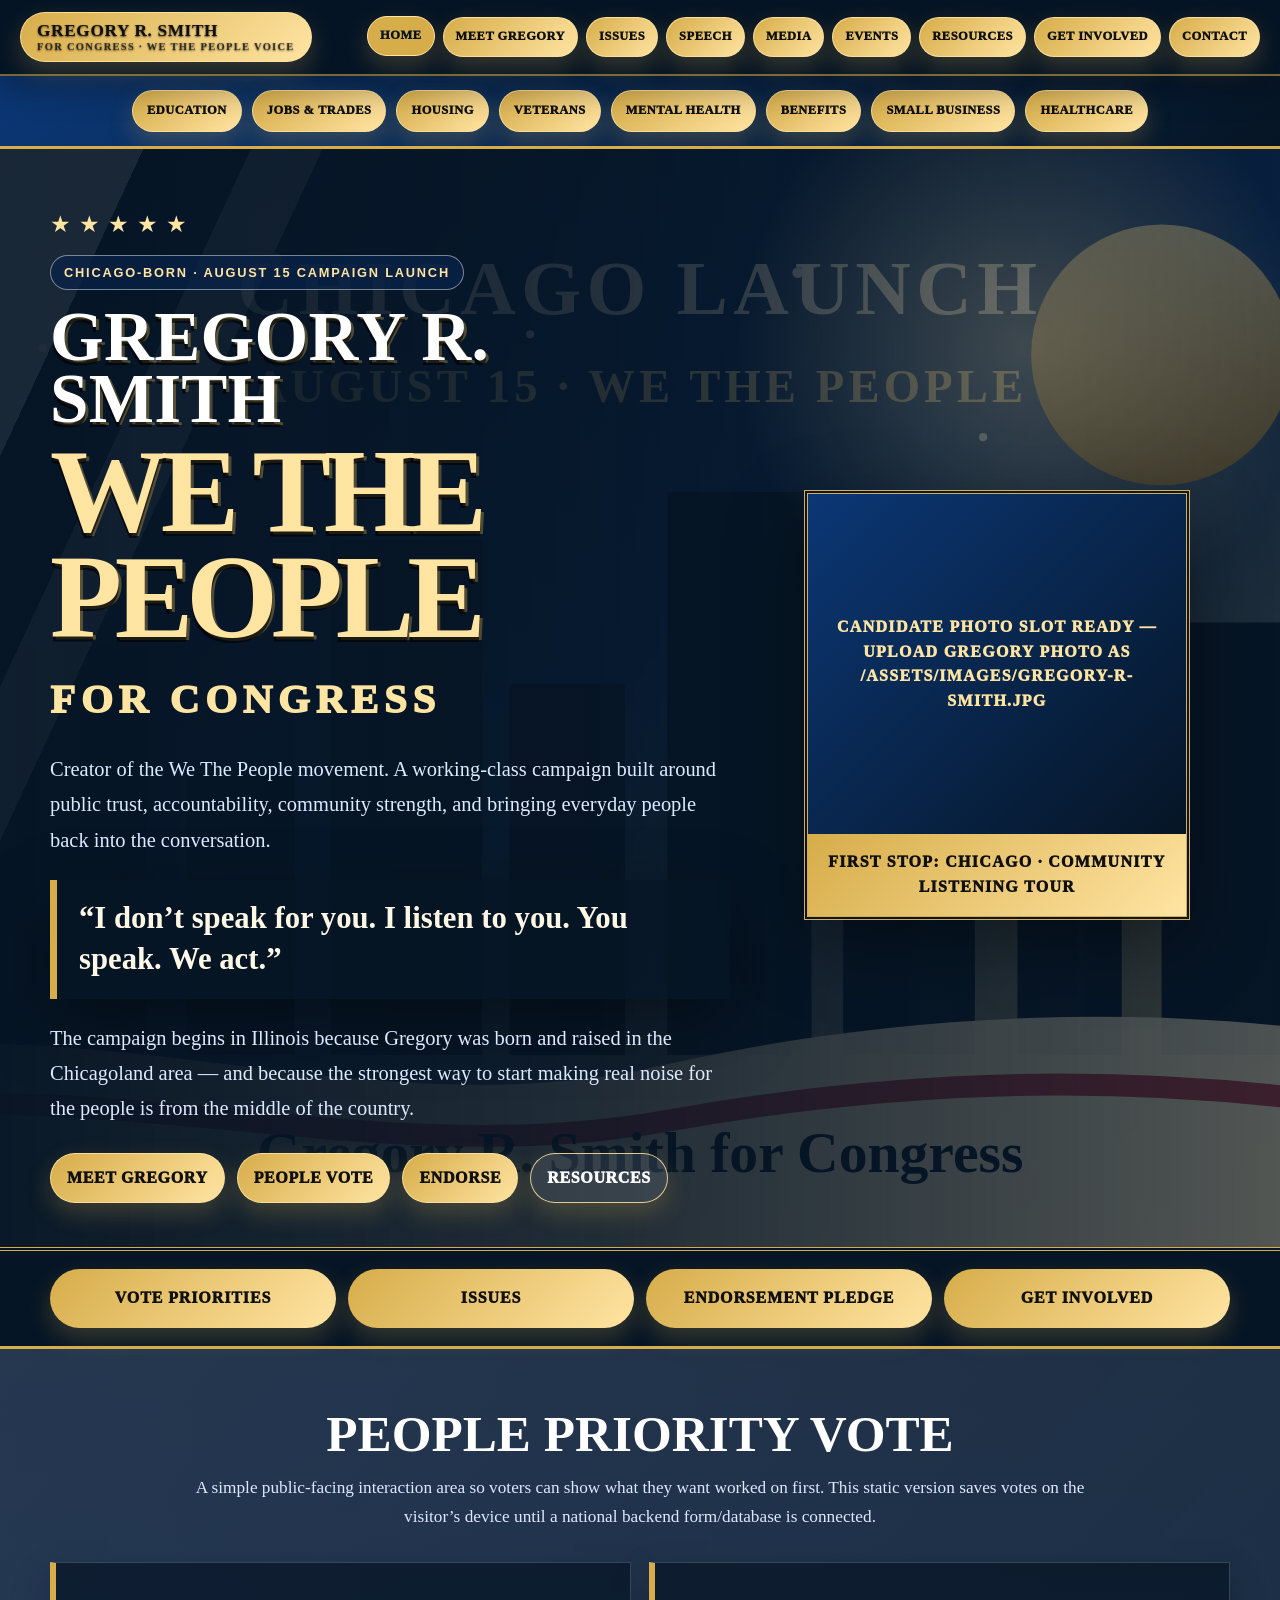
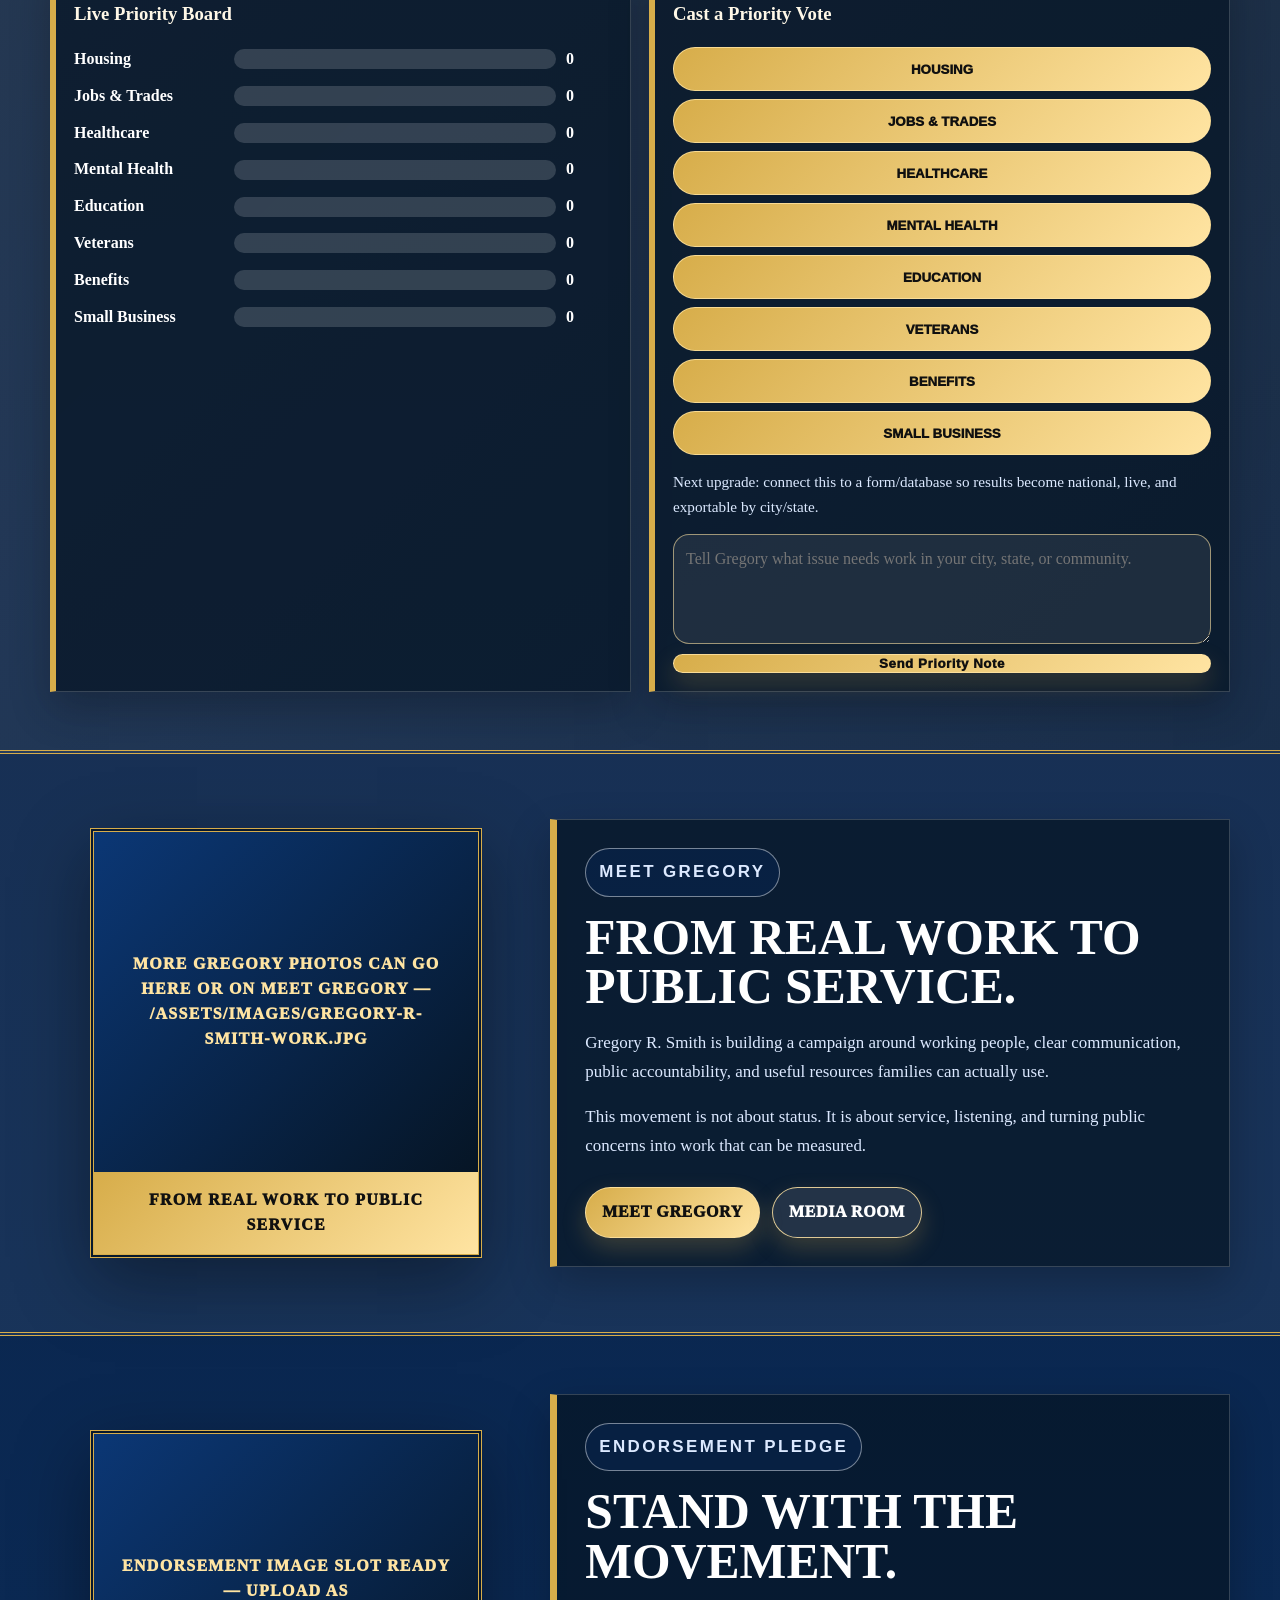
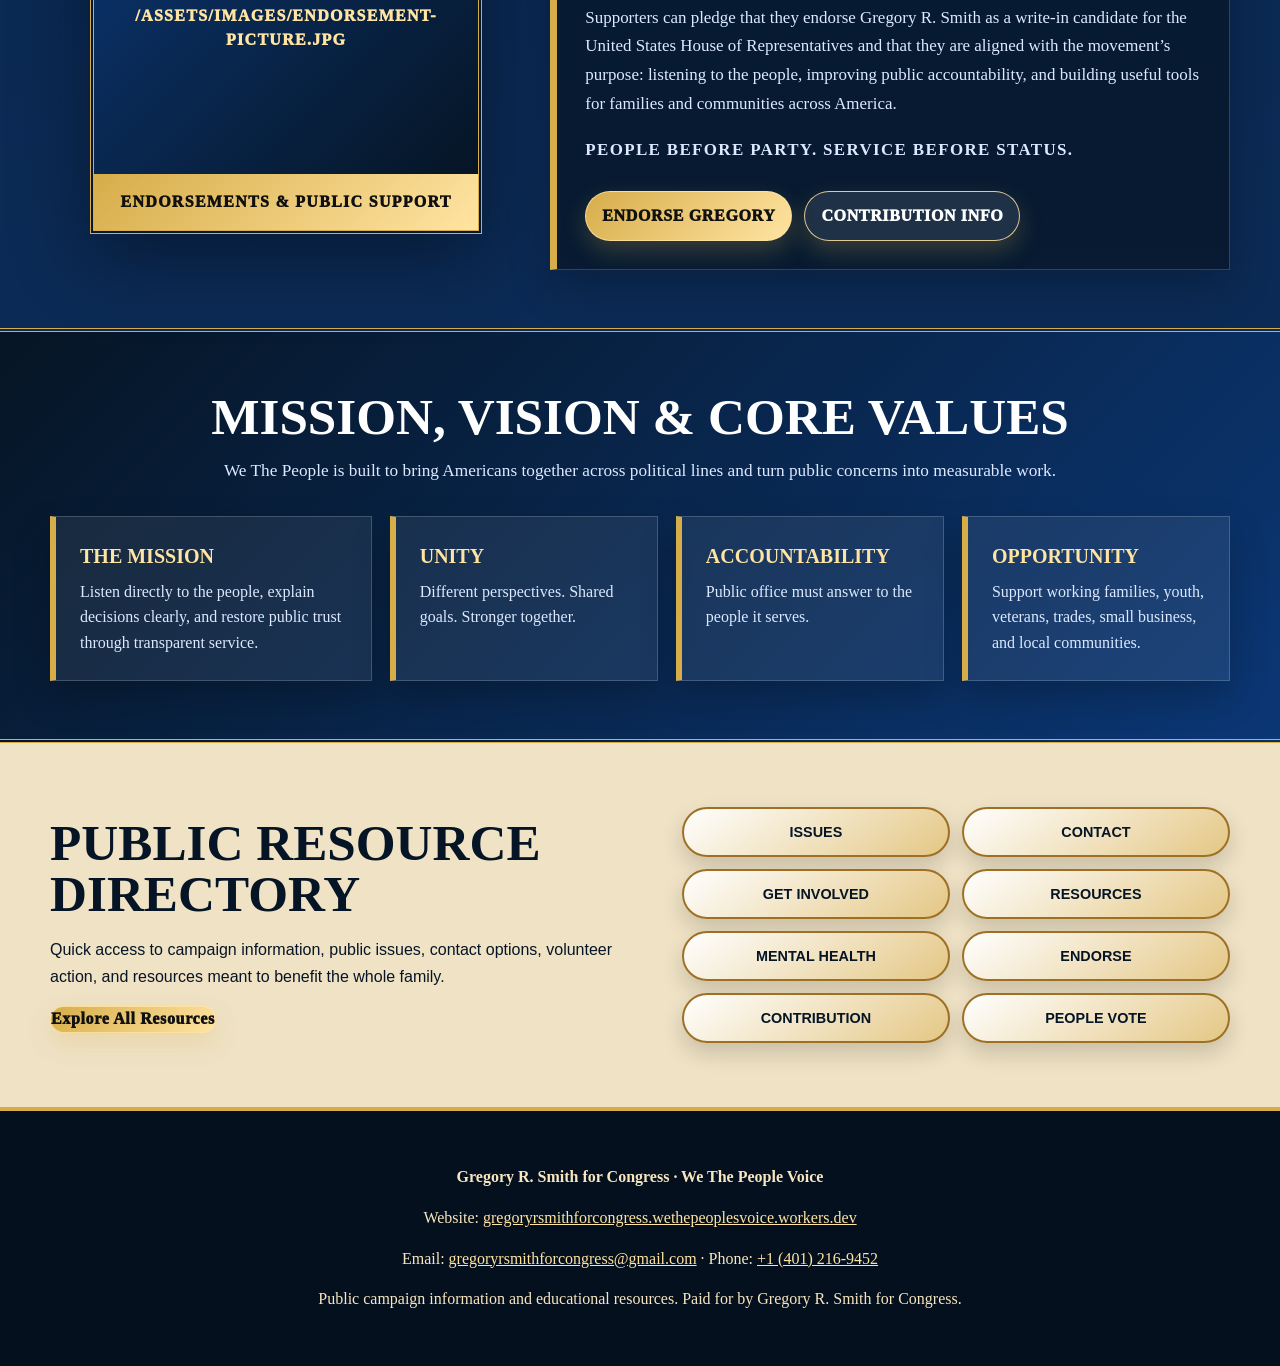
==== index.html @ 9c48f5ba "Restore homepage layout with bubble tabs and people vote section" ====
<!DOCTYPE html>
<html lang="en">
<head>
  <meta charset="UTF-8" />
  <meta name="viewport" content="width=device-width, initial-scale=1.0" />
  <meta name="description" content="Gregory R. Smith for Congress — We The People campaign homepage, public resource directory, people priority voting, endorsements, contributions, media, and volunteer information." />
  <title>Gregory R. Smith for Congress | We The People</title>
  <link rel="stylesheet" href="/css/style.css" />
  <style>
    :root{--navy:#061525;--navy2:#09234a;--blue:#0b3775;--gold:#d7ad4a;--gold2:#ffe4a2;--cream:#fff8e7;--white:#fff;--soft:#dce9ff;--ink:#07101f;--shadow:0 24px 70px rgba(0,0,0,.38)}
    *{box-sizing:border-box} body.front-page{margin:0;background:radial-gradient(circle at 15% 7%,rgba(31,111,235,.36),transparent 26rem),radial-gradient(circle at 86% 12%,rgba(215,173,74,.20),transparent 24rem),linear-gradient(180deg,#061525,#09234a 48%,#0d315f);color:var(--cream)}
    .wrap{width:min(1180px,calc(100% - 32px));margin:0 auto}.visually-hidden{position:absolute!important;width:1px;height:1px;overflow:hidden;clip:rect(1px,1px,1px,1px)}
    header{position:sticky;top:0;z-index:50;border-bottom:2px solid rgba(215,173,74,.55);background:rgba(6,21,37,.94);box-shadow:0 12px 32px rgba(0,0,0,.32);backdrop-filter:blur(14px)}
    .nav{display:flex;align-items:center;justify-content:space-between;gap:14px;width:min(1240px,calc(100% - 24px));margin:0 auto;padding:12px 0}.brand a,.menu a,.resource-tabs a,.hero-actions a,.bubble-link,.menu-toggle{display:inline-flex;align-items:center;justify-content:center;border:1px solid rgba(255,228,162,.86);border-radius:999px;background:linear-gradient(135deg,var(--gold),var(--gold2));color:#101010;text-decoration:none;font-weight:950;letter-spacing:.04em;box-shadow:0 10px 24px rgba(215,173,74,.24);transition:.18s ease}.brand a{min-height:50px;padding:8px 16px;flex-direction:column;align-items:flex-start;white-space:nowrap;line-height:1.05}.brand small{font-size:.66rem;text-transform:uppercase;color:rgba(16,16,16,.75)}.menu{display:flex;flex-wrap:wrap;justify-content:flex-end;gap:8px}.menu a{min-height:40px;padding:9px 12px;font-size:.78rem;text-transform:uppercase}.menu-toggle{display:none}.brand a:hover,.menu a:hover,.resource-tabs a:hover,.hero-actions a:hover,.bubble-link:hover{transform:translateY(-2px);box-shadow:0 16px 34px rgba(215,173,74,.36)}
    .resource-top{background:linear-gradient(135deg,#0b3775,#061525);border-bottom:3px solid var(--gold)}.resource-tabs{display:flex;flex-wrap:wrap;gap:10px;justify-content:center;padding:14px 0}.resource-tabs a{min-height:42px;padding:10px 14px;font-size:.78rem;text-transform:uppercase}
    .home-hero{position:relative;overflow:hidden;min-height:calc(100vh - 130px);border-bottom:4px double var(--gold);background:linear-gradient(90deg,rgba(6,21,37,.98),rgba(6,21,37,.88) 48%,rgba(6,21,37,.68)),url('/assets/images/chicago-launch.svg') center/cover no-repeat}.home-hero:before{content:"";position:absolute;inset:0;background:radial-gradient(circle at 80% 18%,rgba(255,228,162,.22),transparent 18rem),linear-gradient(115deg,rgba(255,255,255,.08) 0 8%,transparent 8% 14%,rgba(255,255,255,.04) 14% 18%,transparent 18% 100%);pointer-events:none}.hero-grid{position:relative;z-index:1;display:grid;grid-template-columns:minmax(0,1.05fr) minmax(300px,.72fr);gap:34px;align-items:center;padding:58px 0 44px}.stars{color:var(--gold2);font-size:1.45rem;letter-spacing:.35em;margin-bottom:12px}.launch-kicker{display:inline-block;margin:0 0 16px;padding:9px 13px;border:1px solid rgba(255,255,255,.45);border-radius:999px;background:rgba(9,35,74,.72);color:var(--gold2);font:bold .8rem Arial,sans-serif;text-transform:uppercase;letter-spacing:.14em}.campaign-title{margin:0;text-transform:uppercase;line-height:.9;letter-spacing:.01em;text-shadow:0 5px 0 rgba(0,0,0,.62),3px 3px 0 rgba(215,173,74,.35)}.candidate-name{display:block;font-size:clamp(2.25rem,5.4vw,4.8rem);color:#fff}.people-headline{display:block;margin-top:8px;font-size:clamp(3.8rem,9.2vw,8rem);color:var(--gold2);letter-spacing:-.06em}.office-line{display:block;margin:18px 0 18px;color:var(--gold2);font-size:clamp(1.55rem,3.2vw,2.65rem);font-weight:1000;letter-spacing:.14em;text-transform:uppercase}.hero-copy{max-width:780px;font-size:clamp(1.08rem,1.8vw,1.28rem);line-height:1.72;color:#dce9ff}.mission-quote{max-width:780px;margin:22px 0;padding:18px 22px;border-left:7px solid var(--gold);background:rgba(6,21,37,.72);box-shadow:var(--shadow);font-size:clamp(1.35rem,2.4vw,2rem);font-weight:900;line-height:1.35}.hero-actions{display:flex;flex-wrap:wrap;gap:12px;margin-top:26px}.hero-actions a{min-height:46px;padding:12px 16px;text-transform:uppercase}.hero-actions a.secondary{background:rgba(255,255,255,.10);color:#fff}
    .photo-card{border:4px double var(--gold);background:rgba(6,21,37,.84);box-shadow:var(--shadow);overflow:hidden}.photo-slot{position:relative;min-height:340px;background:linear-gradient(135deg,#09234a,#061525)}.photo-slot img{width:100%;height:100%;min-height:340px;object-fit:cover;display:block}.photo-slot.image-missing:before{content:attr(data-fallback);position:absolute;inset:0;display:grid;place-items:center;padding:28px;text-align:center;color:var(--gold2);font-weight:950;text-transform:uppercase;letter-spacing:.08em;background:linear-gradient(135deg,#0b3775,#061525)}.photo-card figcaption{padding:16px;background:linear-gradient(135deg,var(--gold),var(--gold2));color:#101010;font-weight:950;text-align:center;text-transform:uppercase;letter-spacing:.08em}
    .quick-strip{background:var(--navy);border-bottom:3px solid var(--gold)}.quick-strip .wrap{display:grid;grid-template-columns:repeat(4,1fr);gap:12px;padding:18px 0}.quick-strip a{padding:17px 18px;text-align:center;background:linear-gradient(135deg,var(--gold),var(--gold2));color:#101010;border-radius:999px;font-weight:950;text-transform:uppercase;text-decoration:none;letter-spacing:.055em;box-shadow:0 10px 24px rgba(215,173,74,.24)}
    section{scroll-margin-top:150px}.people-vote,.meet-preview,.endorsement-spotlight,.values-panel{padding:58px 0;border-bottom:4px double var(--gold)}.people-vote{background:linear-gradient(135deg,rgba(255,248,231,.12),rgba(215,173,74,.08))}.section-head{max-width:900px;margin:0 auto 30px;text-align:center}.section-head h2{margin:0 0 12px;text-transform:uppercase;font-size:clamp(2rem,4vw,3.2rem);line-height:1.05;color:#fff}.section-head p{margin:0;color:#dce9ff;font-size:1.08rem;line-height:1.7}.vote-grid{display:grid;grid-template-columns:1fr 1fr;gap:18px}.vote-card{padding:18px;border:1px solid rgba(255,255,255,.18);border-left:6px solid var(--gold);background:rgba(6,21,37,.72);box-shadow:0 18px 38px rgba(0,0,0,.24)}.vote-row{display:grid;grid-template-columns:150px 1fr 46px;gap:10px;align-items:center;margin:12px 0;color:#fff;font-weight:900}.vote-bar{height:20px;border-radius:999px;background:rgba(255,255,255,.16);overflow:hidden}.vote-bar span{display:block;height:100%;width:var(--w);background:linear-gradient(90deg,var(--gold),var(--gold2))}.vote-buttons{display:grid;gap:8px}.vote-buttons button{min-height:44px;border:1px solid rgba(255,228,162,.8);border-radius:999px;background:linear-gradient(135deg,var(--gold),var(--gold2));color:#101010;font-weight:950;text-transform:uppercase;cursor:pointer}.vote-note{color:#dce9ff;font-size:.95rem;line-height:1.6}.vote-form{display:grid;gap:10px}.vote-form input,.vote-form textarea{width:100%;border:1px solid rgba(255,228,162,.58);border-radius:16px;padding:12px;background:rgba(255,255,255,.08);color:#fff}.vote-form textarea{min-height:110px}.vote-form a{width:max-content}.meet-preview{background:rgba(255,248,231,.06)}.meet-grid,.endorsement-grid{display:grid;grid-template-columns:minmax(280px,.82fr) minmax(0,1.18fr);gap:28px;align-items:center}.text-panel{padding:28px;background:rgba(6,21,37,.72);border:1px solid rgba(255,255,255,.18);border-left:7px solid var(--gold);box-shadow:0 16px 40px rgba(0,0,0,.24)}.text-panel h2{margin:0 0 12px;text-transform:uppercase;color:#fff;font-size:clamp(2rem,4vw,3.1rem);line-height:1}.text-panel p{color:#dce9ff;line-height:1.7;font-size:1.06rem}.endorsement-note{margin-top:14px;color:var(--gold2);font-weight:900;text-transform:uppercase;letter-spacing:.08em}.values-panel{background:linear-gradient(135deg,#061525,#0b3775)}.value-grid{display:grid;grid-template-columns:1.2fr repeat(3,1fr);gap:18px}.value-box{padding:24px;border:1px solid rgba(255,255,255,.18);border-left:6px solid var(--gold);background:rgba(255,255,255,.07);box-shadow:0 16px 34px rgba(0,0,0,.22)}.value-box strong{display:block;margin-bottom:7px;color:var(--gold2);font-size:1.25rem;text-transform:uppercase}.value-box span{color:#dce9ff;line-height:1.58}
    .resource-callout{padding:64px 0;background:#efe2c5;color:#061525}.resource-card-clean{display:grid;grid-template-columns:minmax(0,1.05fr) minmax(280px,.95fr);gap:26px;align-items:center}.resource-card-clean h2{margin:0 0 12px;text-transform:uppercase;font-size:clamp(2.1rem,4vw,3.4rem);line-height:1;color:#061525}.resource-card-clean p{line-height:1.7;font-family:Arial,sans-serif}.resource-preview{display:grid;grid-template-columns:repeat(2,1fr);gap:12px}.resource-pill{display:block;padding:15px;border:2px solid #9d7024;border-radius:999px;text-align:center;text-decoration:none;color:#061525;background:linear-gradient(145deg,#fff,#e4c785);font:bold .9rem Arial,sans-serif;text-transform:uppercase;box-shadow:0 10px 22px rgba(0,0,0,.16)}.footer-contact{padding:38px 20px;text-align:center;border-top:4px solid var(--gold);background:#05101f;color:#f7e6bf}.footer-contact a{color:var(--gold2)}
    @media(max-width:980px){.nav{align-items:stretch;flex-direction:column}.menu{justify-content:center}.hero-grid,.meet-grid,.endorsement-grid,.resource-card-clean,.vote-grid{grid-template-columns:1fr}.quick-strip .wrap{grid-template-columns:1fr 1fr}.value-grid{grid-template-columns:1fr 1fr}.hero-grid{text-align:center}.hero-actions{justify-content:center}.photo-card{max-width:560px;margin:0 auto}}@media(max-width:640px){.home-hero{min-height:auto}.quick-strip .wrap,.value-grid,.resource-preview{grid-template-columns:1fr}.people-headline{font-size:3.8rem}.candidate-name{font-size:2.35rem}.menu a{width:calc(50% - 6px)}.vote-row{grid-template-columns:1fr}}
  </style>
</head>
<body class="front-page">
  <header>
    <div class="nav">
      <div class="brand"><a href="/index.html"><span>Gregory R. Smith</span><small>For Congress · We The People Voice</small></a></div>
      <nav class="menu" aria-label="Primary navigation"></nav>
    </div>
  </header>

  <div class="resource-top" aria-label="Resource navigation">
    <div class="wrap resource-tabs">
      <a href="/resources.html#education">Education</a>
      <a href="/resources.html#jobs">Jobs & Trades</a>
      <a href="/resources.html#housing">Housing</a>
      <a href="/resources.html#veterans">Veterans</a>
      <a href="/mental-health.html">Mental Health</a>
      <a href="/resources.html#benefits">Benefits</a>
      <a href="/resources.html#small-business">Small Business</a>
      <a href="/resources.html#healthcare">Healthcare</a>
    </div>
  </div>

  <main>
    <section class="home-hero">
      <div class="wrap hero-grid">
        <div>
          <div class="stars" aria-hidden="true">★★★★★</div>
          <p class="launch-kicker">Chicago-born · August 15 campaign launch</p>
          <h1 class="campaign-title"><span class="candidate-name">Gregory R. Smith</span><span class="people-headline">We The People</span></h1>
          <div class="office-line">For Congress</div>
          <p class="hero-copy">Creator of the We The People movement. A working-class campaign built around public trust, accountability, community strength, and bringing everyday people back into the conversation.</p>
          <blockquote class="mission-quote">“I don’t speak for you. I listen to you. You speak. We act.”</blockquote>
          <p class="hero-copy">The campaign begins in Illinois because Gregory was born and raised in the Chicagoland area — and because the strongest way to start making real noise for the people is from the middle of the country.</p>
          <div class="hero-actions">
            <a href="/about.html">Meet Gregory</a>
            <a href="/people-vote.html">People Vote</a>
            <a href="/endorsement.html">Endorse</a>
            <a class="secondary" href="/resources.html">Resources</a>
          </div>
        </div>
        <figure class="photo-card" aria-label="Gregory R. Smith campaign image">
          <div class="photo-slot" data-fallback="Candidate photo slot ready — upload Gregory photo as /assets/images/gregory-r-smith.jpg">
            <img src="/assets/images/gregory-r-smith.jpg" alt="Gregory R. Smith campaign portrait" onerror="this.closest('.photo-slot').classList.add('image-missing');this.remove();" />
          </div>
          <figcaption>First Stop: Chicago · Community Listening Tour</figcaption>
        </figure>
      </div>
    </section>

    <section class="quick-strip" aria-label="Campaign focus areas">
      <div class="wrap">
        <a href="/people-vote.html">Vote Priorities</a>
        <a href="/priorities.html">Issues</a>
        <a href="/endorsement.html">Endorsement Pledge</a>
        <a href="/volunteer.html">Get Involved</a>
      </div>
    </section>

    <section class="people-vote" id="people-vote">
      <div class="wrap">
        <div class="section-head">
          <h2>People Priority Vote</h2>
          <p>A simple public-facing interaction area so voters can show what they want worked on first. This static version saves votes on the visitor’s device until a national backend form/database is connected.</p>
        </div>
        <div class="vote-grid">
          <div class="vote-card">
            <h3>Live Priority Board</h3>
            <div id="voteResults" aria-live="polite"></div>
          </div>
          <div class="vote-card">
            <h3>Cast a Priority Vote</h3>
            <div class="vote-buttons" id="voteButtons"></div>
            <p class="vote-note">Next upgrade: connect this to a form/database so results become national, live, and exportable by city/state.</p>
            <form class="vote-form" action="mailto:gregoryrsmithforcongress@gmail.com" method="post" enctype="text/plain">
              <label class="visually-hidden" for="priority-note">Priority note</label>
              <textarea id="priority-note" name="Priority note" placeholder="Tell Gregory what issue needs work in your city, state, or community."></textarea>
              <button class="bubble-link" type="submit">Send Priority Note</button>
            </form>
          </div>
        </div>
      </div>
    </section>

    <section class="meet-preview">
      <div class="wrap meet-grid">
        <figure class="photo-card">
          <div class="photo-slot" data-fallback="More Gregory photos can go here or on Meet Gregory — /assets/images/gregory-r-smith-work.jpg">
            <img src="/assets/images/gregory-r-smith-work.jpg" alt="Gregory R. Smith from real work to public service" onerror="this.closest('.photo-slot').classList.add('image-missing');this.remove();" />
          </div>
          <figcaption>From Real Work to Public Service</figcaption>
        </figure>
        <div class="text-panel">
          <p class="launch-kicker">Meet Gregory</p>
          <h2>From real work to public service.</h2>
          <p>Gregory R. Smith is building a campaign around working people, clear communication, public accountability, and useful resources families can actually use.</p>
          <p>This movement is not about status. It is about service, listening, and turning public concerns into work that can be measured.</p>
          <div class="hero-actions"><a href="/about.html">Meet Gregory</a><a class="secondary" href="/media.html">Media Room</a></div>
        </div>
      </div>
    </section>

    <section class="endorsement-spotlight" aria-label="Endorsement and community support spotlight">
      <div class="wrap endorsement-grid">
        <figure class="photo-card">
          <div class="photo-slot" data-fallback="Endorsement image slot ready — upload as /assets/images/endorsement-picture.jpg">
            <img src="/assets/images/endorsement-picture.jpg" alt="Campaign endorsement and community support image" onerror="this.closest('.photo-slot').classList.add('image-missing');this.remove();" />
          </div>
          <figcaption>Endorsements & Public Support</figcaption>
        </figure>
        <div class="text-panel">
          <p class="launch-kicker">Endorsement Pledge</p>
          <h2>Stand with the movement.</h2>
          <p>Supporters can pledge that they endorse Gregory R. Smith as a write-in candidate for the United States House of Representatives and that they are aligned with the movement’s purpose: listening to the people, improving public accountability, and building useful tools for families and communities across America.</p>
          <p class="endorsement-note">People before party. Service before status.</p>
          <div class="hero-actions"><a href="/endorsement.html">Endorse Gregory</a><a class="secondary" href="/contribution.html">Contribution Info</a></div>
        </div>
      </div>
    </section>

    <section class="values-panel">
      <div class="wrap">
        <div class="section-head"><h2>Mission, Vision & Core Values</h2><p>We The People is built to bring Americans together across political lines and turn public concerns into measurable work.</p></div>
        <div class="value-grid">
          <div class="value-box"><strong>The Mission</strong><span>Listen directly to the people, explain decisions clearly, and restore public trust through transparent service.</span></div>
          <div class="value-box"><strong>Unity</strong><span>Different perspectives. Shared goals. Stronger together.</span></div>
          <div class="value-box"><strong>Accountability</strong><span>Public office must answer to the people it serves.</span></div>
          <div class="value-box"><strong>Opportunity</strong><span>Support working families, youth, veterans, trades, small business, and local communities.</span></div>
        </div>
      </div>
    </section>

    <section class="resource-callout" id="public-resource-directory">
      <div class="wrap resource-card-clean">
        <div>
          <h2>Public Resource Directory</h2>
          <p>Quick access to campaign information, public issues, contact options, volunteer action, and resources meant to benefit the whole family.</p>
          <a class="bubble-link" href="/resources.html">Explore All Resources</a>
        </div>
        <div class="resource-preview" aria-label="Featured resource categories">
          <a class="resource-pill" href="/priorities.html">Issues</a>
          <a class="resource-pill" href="/contact.html">Contact</a>
          <a class="resource-pill" href="/volunteer.html">Get Involved</a>
          <a class="resource-pill" href="/resources.html">Resources</a>
          <a class="resource-pill" href="/mental-health.html">Mental Health</a>
          <a class="resource-pill" href="/endorsement.html">Endorse</a>
          <a class="resource-pill" href="/contribution.html">Contribution</a>
          <a class="resource-pill" href="/people-vote.html">People Vote</a>
        </div>
      </div>
    </section>
  </main>

  <footer class="footer-contact">
    <p><strong>Gregory R. Smith for Congress · We The People Voice</strong></p>
    <p>Website: <a href="https://gregoryrsmithforcongress.wethepeoplesvoice.workers.dev">gregoryrsmithforcongress.wethepeoplesvoice.workers.dev</a></p>
    <p>Email: <a href="mailto:gregoryrsmithforcongress@gmail.com">gregoryrsmithforcongress@gmail.com</a> · Phone: <a href="tel:+14012169452">+1 (401) 216-9452</a></p>
    <p>Public campaign information and educational resources. Paid for by Gregory R. Smith for Congress.</p>
  </footer>
  <script src="/js/main.js"></script>
  <script>
    const voteOptions=['Housing','Jobs & Trades','Healthcare','Mental Health','Education','Veterans','Benefits','Small Business'];
    const voteKey='gregoryPeoplePriorityVotes';
    const stored=JSON.parse(localStorage.getItem(voteKey)||'{}');
    const votes=Object.assign(Object.fromEntries(voteOptions.map(x=>[x,0])),stored);
    function saveVotes(){localStorage.setItem(voteKey,JSON.stringify(votes));renderVotes();}
    function renderVotes(){const total=Object.values(votes).reduce((a,b)=>a+b,0)||1;document.getElementById('voteResults').innerHTML=voteOptions.map(name=>{const count=votes[name]||0;const pct=Math.round((count/total)*100);return `<div class="vote-row"><span>${name}</span><div class="vote-bar"><span style="--w:${pct}%"></span></div><strong>${count}</strong></div>`}).join('');}
    document.getElementById('voteButtons').innerHTML=voteOptions.map(name=>`<button type="button" data-vote="${name}">${name}</button>`).join('');
    document.getElementById('voteButtons').addEventListener('click',e=>{const btn=e.target.closest('button[data-vote]');if(!btn)return;votes[btn.dataset.vote]=(votes[btn.dataset.vote]||0)+1;saveVotes();});
    renderVotes();
  </script>
</body>
</html>
---- css/style.css ----
:root{--ink:#eef6ff;--muted:#c5d7ee;--blue:#1f6feb;--blue2:#0b3775;--navy:#06162e;--navy2:#09234a;--gold:#d7ad4a;--gold2:#ffe4a2;--line:#3f78c7;--white:#fff;--shadow:0 22px 60px rgba(0,0,0,.34)}*{box-sizing:border-box}html{scroll-behavior:smooth}body{margin:0;min-height:100vh;font-family:Georgia,'Times New Roman',serif;line-height:1.55;color:var(--ink);background:radial-gradient(circle at 15% 7%,rgba(31,111,235,.42),transparent 26rem),radial-gradient(circle at 88% 18%,rgba(215,173,74,.15),transparent 24rem),linear-gradient(180deg,var(--navy) 0%,var(--navy2) 45%,#0d315f 100%)}body:before{content:"";position:fixed;inset:0;z-index:-1;pointer-events:none;opacity:.22;background-image:linear-gradient(90deg,rgba(255,255,255,.05) 1px,transparent 1px),linear-gradient(rgba(255,255,255,.05) 1px,transparent 1px);background-size:38px 38px}img{max-width:100%;display:block}a{color:var(--gold2)}a:focus-visible,button:focus-visible,input:focus-visible,textarea:focus-visible,select:focus-visible{outline:3px solid var(--gold);outline-offset:3px}.wrap{width:min(1180px,calc(100% - 40px));margin-inline:auto}header{position:sticky;top:0;z-index:50;background:rgba(5,18,38,.97);border-bottom:4px solid var(--gold);box-shadow:0 9px 30px rgba(0,0,0,.38);backdrop-filter:blur(14px)}.nav{width:min(1280px,100%);margin:auto;padding:12px 20px;display:grid;grid-template-columns:auto minmax(0,1fr);align-items:center;gap:24px}.brand{min-width:250px}.brand a{display:grid;gap:1px;color:var(--white);text-decoration:none;text-transform:uppercase;letter-spacing:.08em;line-height:1.05;text-shadow:0 1px 2px rgba(0,0,0,.65)}.brand span{font-weight:900;font-size:1.08rem}.brand small{color:var(--gold2);font-size:.69rem;letter-spacing:.12em;font-weight:700}.menu{display:flex;flex-wrap:wrap;justify-content:flex-end;gap:7px}.menu a{color:var(--white);text-decoration:none;font-weight:800;padding:9px 10px;border-radius:6px;border:1px solid transparent;font-size:.91rem;line-height:1.1;transition:.18s ease}.menu a:hover,.menu a[aria-current="page"]{color:var(--navy);background:var(--gold);border-color:var(--gold2);transform:translateY(-1px)}.menu-toggle{display:none;appearance:none;border:1px solid rgba(255,255,255,.45);border-radius:6px;background:rgba(31,111,235,.22);color:var(--white);font:800 .9rem Georgia,'Times New Roman',serif;text-transform:uppercase;letter-spacing:.08em;padding:9px 13px}.section{padding:72px 0}.section-tight{padding:46px 0}.section-dark{background:linear-gradient(135deg,var(--navy),var(--blue2));color:var(--white);border-block:4px double var(--gold)}.section-cream{background:rgba(16,43,85,.58);border-block:1px solid rgba(255,255,255,.15)}.eyebrow,.kicker{display:inline-block;margin:0 0 14px;padding:8px 13px;border:1px solid rgba(255,255,255,.45);color:var(--gold2);background:rgba(9,35,74,.72);text-transform:uppercase;letter-spacing:.15em;font-size:.75rem;font-weight:900}.section-title{display:inline-block;margin:0 0 22px;padding:11px 17px;color:var(--white);background:linear-gradient(135deg,var(--blue2),var(--blue));border-left:7px solid var(--gold);box-shadow:5px 5px 0 rgba(215,173,74,.52);font-size:clamp(2rem,4vw,3.45rem);line-height:1.02;text-transform:uppercase}.section-dark .section-title{background:var(--white);color:var(--navy)}.lead{max-width:880px;font-size:1.12rem;line-height:1.75;color:var(--muted)}.small{font-size:.9rem;line-height:1.5;opacity:.9}.campaign-hero{position:relative;overflow:hidden;padding:88px 0 74px;border-bottom:4px double var(--line);background:linear-gradient(135deg,rgba(255,255,255,.08),transparent 38%),radial-gradient(circle at 82% 25%,rgba(215,173,74,.16),transparent 22rem),linear-gradient(180deg,#082044 0%,#0e3466 100%)}.campaign-hero:after{content:"";position:absolute;right:-8%;bottom:-50%;width:520px;height:520px;border-radius:50%;border:76px solid rgba(215,173,74,.1);pointer-events:none}.campaign-grid{display:grid;grid-template-columns:minmax(0,1.35fr) minmax(280px,.65fr);align-items:center;gap:56px}.campaign-copy{position:relative;z-index:1;padding:32px;background:rgba(6,22,46,.68);border:1px solid rgba(255,255,255,.18);border-left:6px solid var(--gold);box-shadow:var(--shadow)}.campaign-name{margin:0;color:var(--white);font-size:clamp(3.4rem,8vw,7.1rem);line-height:.84;letter-spacing:.025em;text-transform:uppercase;text-shadow:4px 4px 0 rgba(31,111,235,.45),0 0 28px rgba(255,255,255,.12)}.campaign-office{display:block;margin:18px 0 22px;color:var(--gold2);font-size:clamp(1.25rem,2.7vw,2rem);font-weight:900;letter-spacing:.16em;text-transform:uppercase}.campaign-quote{max-width:800px;margin:0 0 18px;padding-left:22px;border-left:7px solid var(--gold);color:var(--white);font-size:clamp(1.35rem,2.8vw,2.1rem);font-weight:900;line-height:1.3}.campaign-intro{max-width:780px;margin:0;font-size:1.12rem;line-height:1.72;color:var(--muted)}.candidate-panel{position:relative;min-height:430px;padding:34px 28px;display:flex;flex-direction:column;align-items:center;justify-content:center;text-align:center;color:var(--white);background:linear-gradient(145deg,rgba(255,255,255,.08),transparent 40%),linear-gradient(180deg,#143968,var(--navy));border:4px double var(--gold);box-shadow:var(--shadow)}.candidate-panel:before,.candidate-panel:after{content:"";position:absolute;left:16px;right:16px;height:7px;background:var(--blue)}.candidate-panel:before{top:16px}.candidate-panel:after{bottom:16px}.candidate-seal{width:176px;aspect-ratio:1;display:grid;place-items:center;margin-bottom:22px;border:4px solid var(--gold);outline:8px double rgba(255,255,255,.23);border-radius:50%;color:var(--gold2);background:radial-gradient(circle,var(--blue2),var(--navy));font-size:3rem;font-weight:900;letter-spacing:.08em;box-shadow:inset 0 0 0 9px rgba(215,173,74,.08),0 16px 34px rgba(0,0,0,.35)}.candidate-panel h2{margin:0;color:var(--white);font-size:1.8rem;text-transform:uppercase;letter-spacing:.06em}.candidate-panel p{margin:9px 0 0;color:var(--gold2);font-weight:700}.hero-actions,.btns{display:flex;flex-wrap:wrap;gap:12px;margin-top:28px}.btns{justify-content:center}.btns.left{justify-content:flex-start}.btn{display:inline-block;padding:13px 18px;border:2px solid rgba(255,255,255,.25);color:var(--white);background:linear-gradient(135deg,var(--blue2),var(--blue));text-decoration:none;font-weight:900;text-transform:uppercase;letter-spacing:.045em;box-shadow:4px 4px 0 rgba(0,0,0,.28);transition:.18s ease;cursor:pointer}.btn:hover{transform:translate(-2px,-2px);box-shadow:7px 7px 0 rgba(0,0,0,.32);filter:brightness(1.08)}.btn.red,.btn.green{background:linear-gradient(135deg,var(--blue2),var(--blue))}.btn.light{background:#fff;color:var(--navy)}.btn.gold{background:var(--gold);color:var(--navy)}.campaign-strip{color:var(--white);background:var(--navy);border-bottom:3px solid var(--gold)}.campaign-strip .wrap{display:grid;grid-template-columns:repeat(3,1fr);gap:1px;background:rgba(255,255,255,.2)}.campaign-strip div{padding:16px 18px;text-align:center;background:linear-gradient(135deg,var(--blue2),var(--navy));font-weight:900;text-transform:uppercase;letter-spacing:.05em}.grid{display:grid;grid-template-columns:repeat(12,1fr);gap:20px}.card{grid-column:span 4;padding:24px;color:var(--ink);background:rgba(16,43,85,.88);border:1px solid rgba(255,255,255,.17);border-top:5px solid var(--gold);box-shadow:0 14px 34px rgba(0,0,0,.24)}.card.wide{grid-column:span 8}.card.half{grid-column:span 6}.card.full{grid-column:1/-1}.card h2,.card h3{margin:0 0 10px;color:var(--white);text-transform:uppercase;font-weight:900;line-height:1.15}.card p{line-height:1.65;color:var(--muted)}.card-number{display:block;margin-bottom:12px;color:var(--gold);font-size:2.2rem;font-weight:900}.resource-grid,.team-grid,.standards-grid,.priority-preview,.bubble-grid{display:grid;grid-template-columns:repeat(auto-fit,minmax(235px,1fr));gap:20px}.resource-card,.team-card,.priority-card,.bubble{position:relative;padding:24px;color:var(--ink);background:rgba(16,43,85,.88);border:1px solid rgba(255,255,255,.17);border-top:5px solid var(--gold);box-shadow:0 14px 32px rgba(0,0,0,.24)}.bubble{display:grid;gap:8px;min-height:155px;text-decoration:none;align-content:center;border-radius:18px;transition:.18s ease}.bubble:hover{transform:translateY(-4px);filter:brightness(1.08);box-shadow:0 22px 46px rgba(0,0,0,.34)}.bubble strong{color:var(--white);font-size:1.35rem;text-transform:uppercase;letter-spacing:.04em}.bubble span{color:var(--muted)}.bubble.red,.bubble.green,.bubble.gold,.bubble.blue{background:linear-gradient(135deg,var(--blue2),var(--blue));border-color:rgba(215,173,74,.55)}.resource-card h2,.resource-card h3,.team-card h2,.team-card h3,.priority-card h3{margin:0 0 9px;color:var(--white);font-weight:900;text-transform:uppercase}.resource-card p,.team-card p,.priority-card p{line-height:1.6;color:var(--muted)}.resource-card a,.team-card a,.priority-card a,.text-link{font-weight:900;color:var(--gold2)}.priority-card span{display:inline-block;margin-bottom:10px;color:var(--gold);font-size:1.75rem;font-weight:900}.role{font-weight:900;text-transform:uppercase;letter-spacing:.05em;color:var(--gold2)}.priority-list{display:grid;gap:16px}.priority-list article{display:grid;grid-template-columns:76px 1fr;gap:18px;padding:22px;background:rgba(16,43,85,.84);border:1px solid rgba(255,255,255,.17);border-left:6px solid var(--gold)}.priority-list span{font-size:2rem;font-weight:900;color:var(--gold)}.priority-list h2{margin:0 0 6px;color:var(--white);font-weight:900}.priority-list p{margin:0;line-height:1.6;color:var(--muted)}.route{display:grid;grid-template-columns:repeat(auto-fit,minmax(190px,1fr));gap:14px;margin-top:22px}.pin{position:relative;min-height:132px;padding:17px;overflow:hidden;border:2px solid rgba(255,255,255,.18);background:linear-gradient(180deg,#143968,var(--navy));box-shadow:0 10px 24px rgba(0,0,0,.23)}.pin:before{content:"✦";position:absolute;right:12px;top:6px;color:var(--gold);font-size:2rem}.pin strong{display:block;font-size:1.3rem;color:var(--gold2);letter-spacing:.04em}.pin span{display:block;margin-bottom:7px;font-weight:900;color:var(--white)}.pin a{font-weight:900;color:var(--gold2)}.quote-panel{padding:32px;border:4px double var(--gold);background:rgba(16,43,85,.82);box-shadow:var(--shadow)}.quote-panel blockquote{margin:0;color:var(--white);font-size:clamp(1.35rem,3vw,2.2rem);font-weight:900;line-height:1.35}.quote-panel cite{display:block;margin-top:16px;color:var(--gold2);font-style:normal;font-weight:900;text-transform:uppercase;letter-spacing:.08em}.notice{margin:22px 0;padding:18px;border:3px double var(--gold);background:rgba(16,43,85,.72);line-height:1.6;color:var(--muted)}.crisis-box{margin-top:24px;padding:22px;border:4px solid var(--gold);background:rgba(16,43,85,.9);box-shadow:6px 6px 0 rgba(0,0,0,.2)}.crisis-box h2{margin-top:0;color:var(--gold2)}.status{display:inline-block;margin-top:8px;padding:5px 9px;border:1px solid var(--gold);background:rgba(215,173,74,.12);color:var(--gold2);font-weight:900}.form{display:grid;gap:12px;margin-top:16px}input,textarea,select{width:100%;padding:13px;border:2px solid rgba(255,255,255,.28);background:#fff;color:#071a31;font:inherit}textarea{min-height:130px}.footer{padding:38px 20px;color:var(--white);background:var(--navy);text-align:center;border-top:5px solid var(--gold)}.footer p{max-width:900px;margin:8px auto;color:var(--muted)}.footer a{color:var(--gold2)}.footer strong{text-transform:uppercase;letter-spacing:.08em}@media(max-width:1050px){.nav{grid-template-columns:1fr auto;gap:12px}.menu-toggle{display:block}.menu{display:none;grid-column:1/-1;grid-template-columns:repeat(3,minmax(0,1fr));padding-top:10px}.menu.is-open{display:grid}.menu a{text-align:center;border-color:rgba(255,255,255,.22);background:rgba(255,255,255,.05);padding:12px 8px}.campaign-grid{grid-template-columns:1fr;gap:34px}.candidate-panel{min-height:340px;max-width:620px;width:100%;margin:auto}}@media(max-width:760px){.wrap{width:min(100% - 28px,1180px)}.section{padding:54px 0}.campaign-hero{padding:60px 0 52px}.campaign-strip .wrap{grid-template-columns:1fr}.campaign-strip div+div{border-top:1px solid rgba(255,255,255,.25)}.card,.card.wide,.card.half{grid-column:1/-1}.priority-list article{grid-template-columns:52px 1fr}.section-title{font-size:clamp(1.75rem,9vw,2.55rem)}}@media(max-width:560px){.nav{padding:11px 13px}.brand{min-width:0}.brand span{font-size:.94rem}.brand small{font-size:.6rem}.menu{grid-template-columns:repeat(2,minmax(0,1fr));max-height:64vh;overflow:auto}.menu a{font-size:.88rem}.campaign-copy{padding:24px 18px}.campaign-name{font-size:clamp(3rem,18vw,4.7rem)}.campaign-office{letter-spacing:.1em}.hero-actions,.btns{display:grid}.btn{width:100%;text-align:center}.candidate-panel{min-height:310px;padding:28px 20px}.candidate-seal{width:145px;font-size:2.4rem}.resource-grid,.team-grid,.standards-grid,.priority-preview,.bubble-grid{grid-template-columns:1fr}.priority-list article{grid-template-columns:1fr}.priority-list span{font-size:1.5rem}}
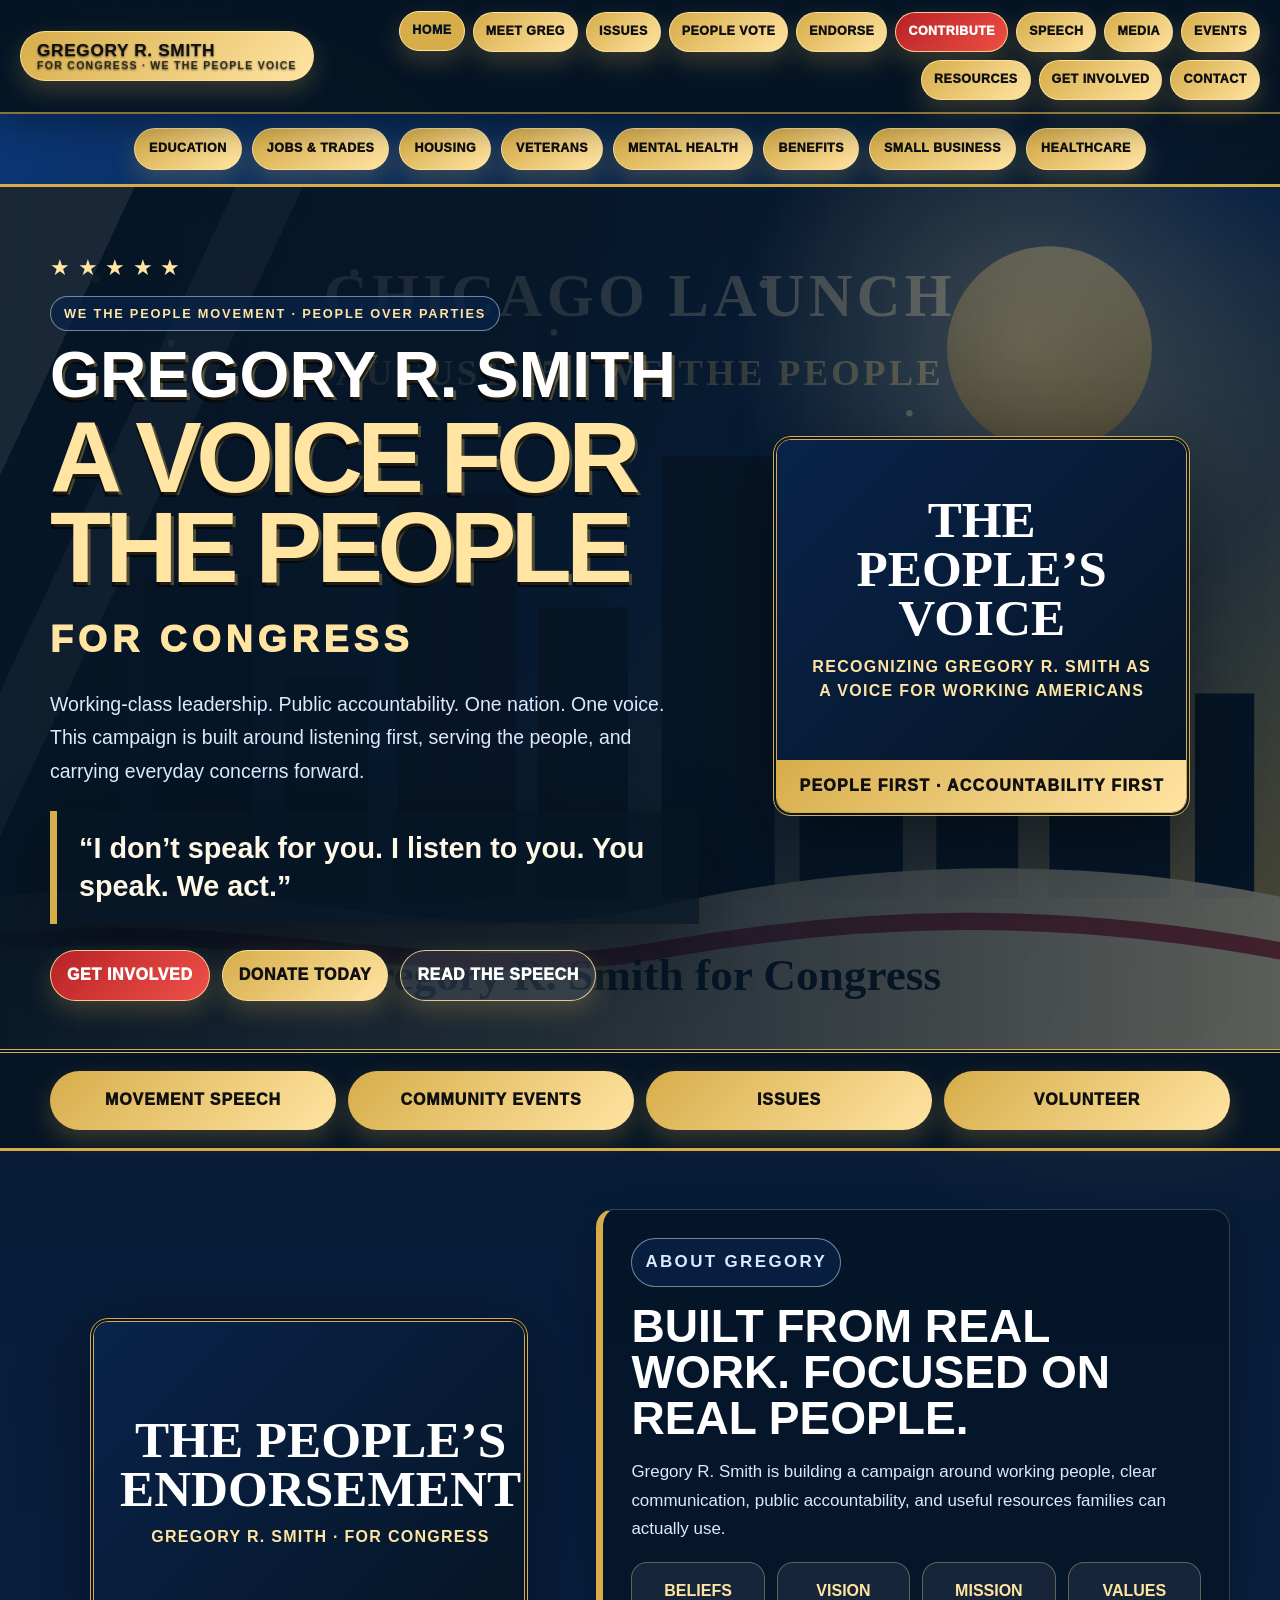
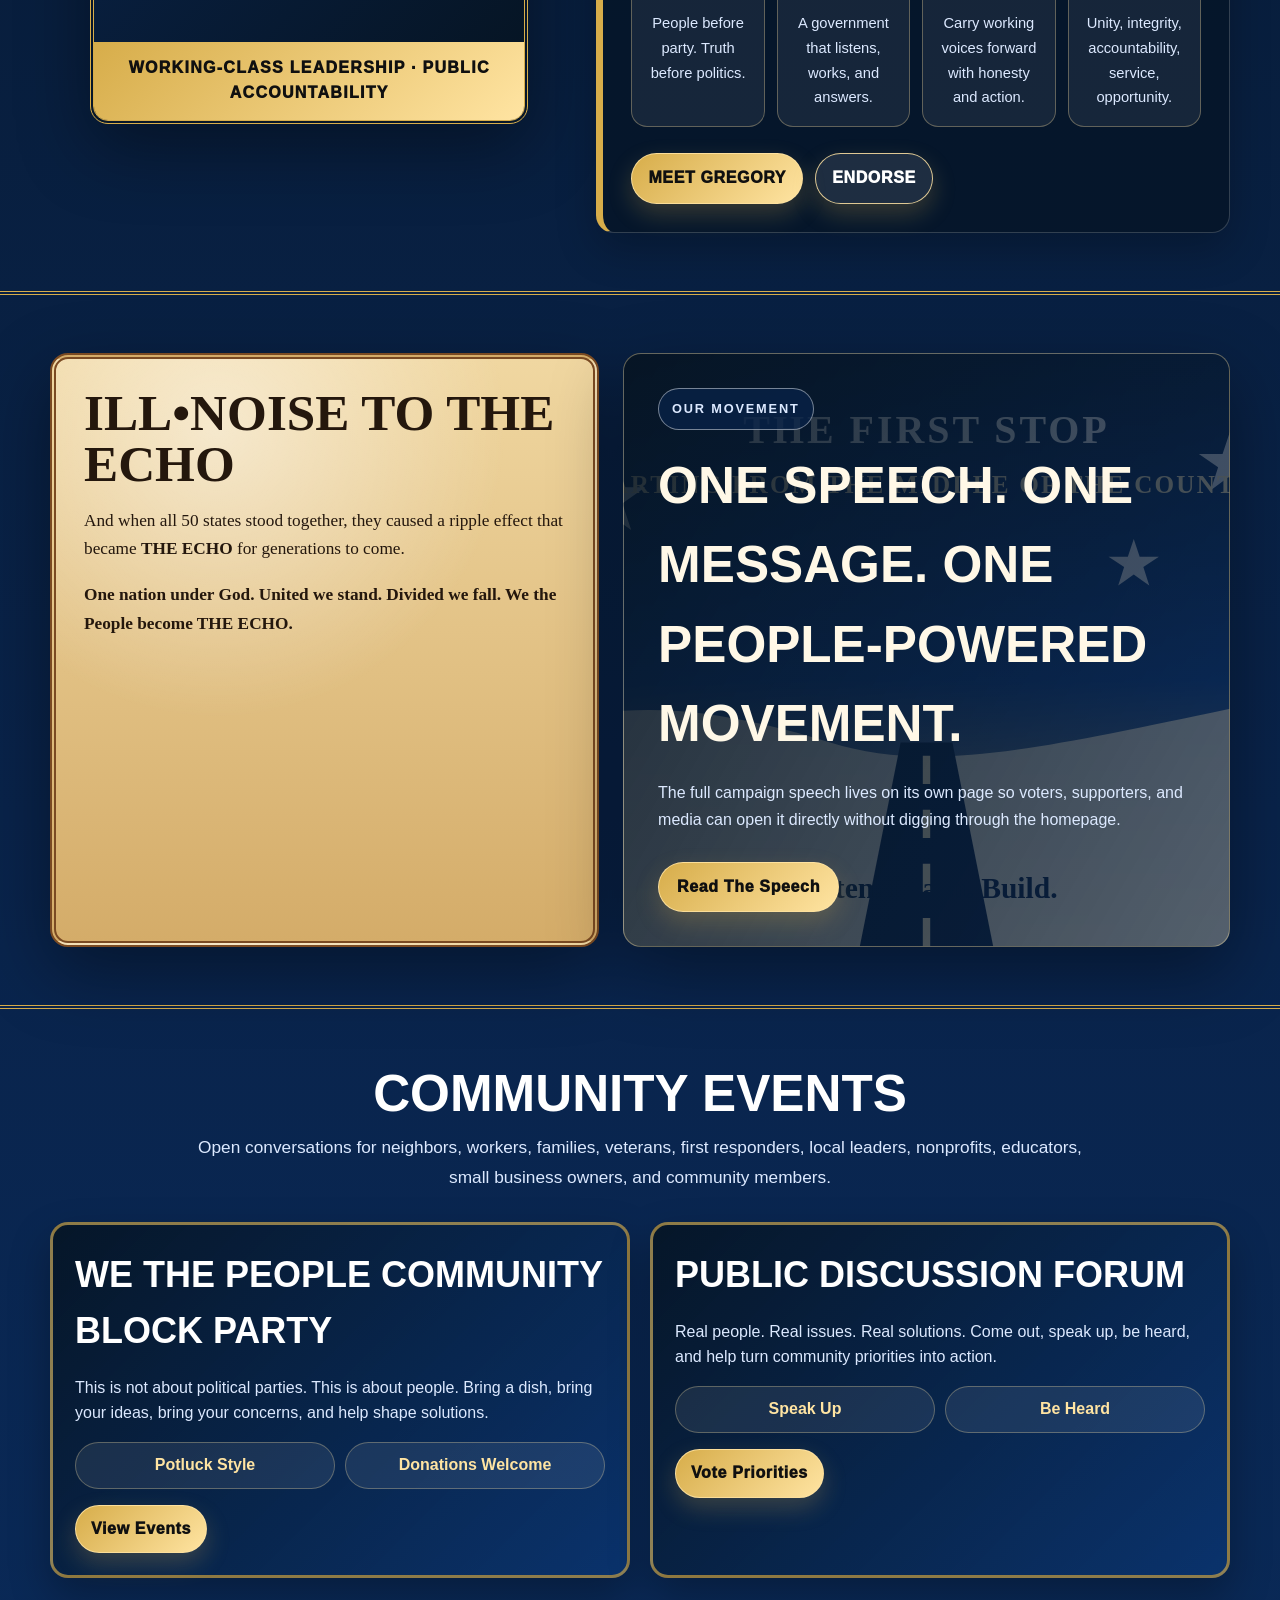
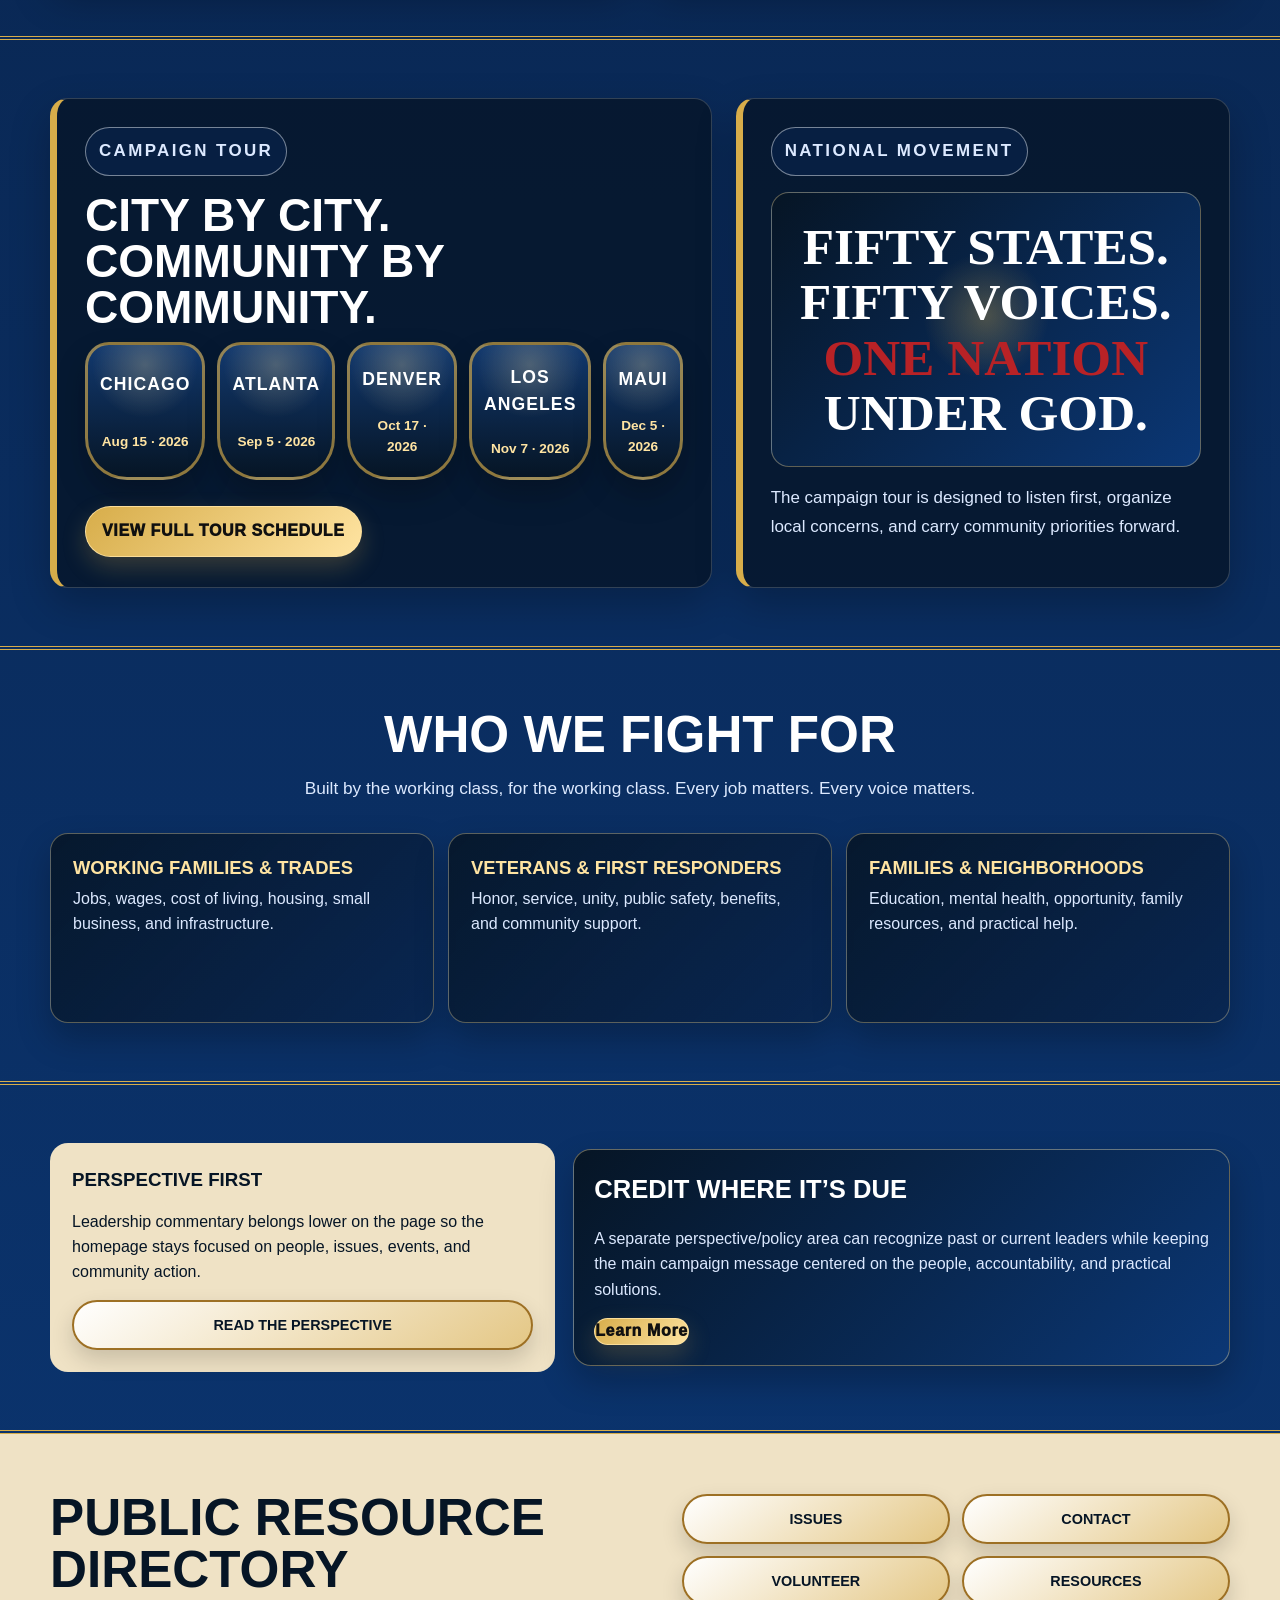
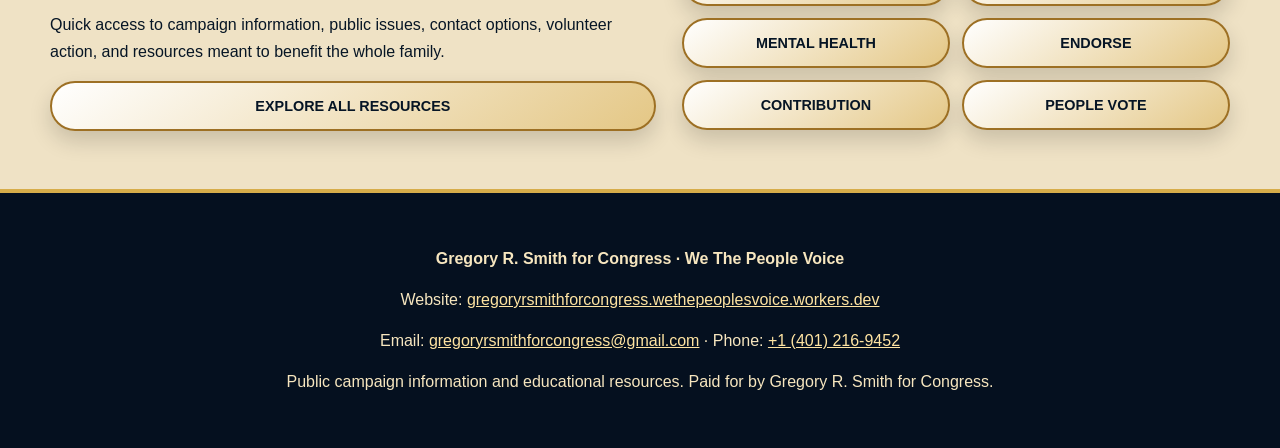
==== commit e29629de: "Add campaign homepage visual sections and movement layout" ====
--- a/index.html
+++ b/index.html
@@ -3,22 +3,21 @@
 <head>
   <meta charset="UTF-8" />
   <meta name="viewport" content="width=device-width, initial-scale=1.0" />
-  <meta name="description" content="Gregory R. Smith for Congress — We The People campaign homepage, public resource directory, people priority voting, endorsements, contributions, media, and volunteer information." />
+  <meta name="description" content="Gregory R. Smith for Congress — We The People campaign homepage with the movement speech, community events, campaign tour, issues, volunteer action, and public resources." />
   <title>Gregory R. Smith for Congress | We The People</title>
   <link rel="stylesheet" href="/css/style.css" />
   <style>
-    :root{--navy:#061525;--navy2:#09234a;--blue:#0b3775;--gold:#d7ad4a;--gold2:#ffe4a2;--cream:#fff8e7;--white:#fff;--soft:#dce9ff;--ink:#07101f;--shadow:0 24px 70px rgba(0,0,0,.38)}
-    *{box-sizing:border-box} body.front-page{margin:0;background:radial-gradient(circle at 15% 7%,rgba(31,111,235,.36),transparent 26rem),radial-gradient(circle at 86% 12%,rgba(215,173,74,.20),transparent 24rem),linear-gradient(180deg,#061525,#09234a 48%,#0d315f);color:var(--cream)}
-    .wrap{width:min(1180px,calc(100% - 32px));margin:0 auto}.visually-hidden{position:absolute!important;width:1px;height:1px;overflow:hidden;clip:rect(1px,1px,1px,1px)}
-    header{position:sticky;top:0;z-index:50;border-bottom:2px solid rgba(215,173,74,.55);background:rgba(6,21,37,.94);box-shadow:0 12px 32px rgba(0,0,0,.32);backdrop-filter:blur(14px)}
-    .nav{display:flex;align-items:center;justify-content:space-between;gap:14px;width:min(1240px,calc(100% - 24px));margin:0 auto;padding:12px 0}.brand a,.menu a,.resource-tabs a,.hero-actions a,.bubble-link,.menu-toggle{display:inline-flex;align-items:center;justify-content:center;border:1px solid rgba(255,228,162,.86);border-radius:999px;background:linear-gradient(135deg,var(--gold),var(--gold2));color:#101010;text-decoration:none;font-weight:950;letter-spacing:.04em;box-shadow:0 10px 24px rgba(215,173,74,.24);transition:.18s ease}.brand a{min-height:50px;padding:8px 16px;flex-direction:column;align-items:flex-start;white-space:nowrap;line-height:1.05}.brand small{font-size:.66rem;text-transform:uppercase;color:rgba(16,16,16,.75)}.menu{display:flex;flex-wrap:wrap;justify-content:flex-end;gap:8px}.menu a{min-height:40px;padding:9px 12px;font-size:.78rem;text-transform:uppercase}.menu-toggle{display:none}.brand a:hover,.menu a:hover,.resource-tabs a:hover,.hero-actions a:hover,.bubble-link:hover{transform:translateY(-2px);box-shadow:0 16px 34px rgba(215,173,74,.36)}
+    :root{--navy:#061525;--navy2:#09234a;--blue:#0b3775;--blue2:#102f61;--gold:#d7ad4a;--gold2:#ffe4a2;--cream:#fff8e7;--white:#fff;--soft:#dce9ff;--red:#b82226;--shadow:0 24px 70px rgba(0,0,0,.38)}
+    *{box-sizing:border-box}body.front-page{margin:0;background:radial-gradient(circle at 12% 8%,rgba(31,111,235,.32),transparent 28rem),radial-gradient(circle at 88% 15%,rgba(215,173,74,.16),transparent 28rem),linear-gradient(180deg,#061525,#09234a 46%,#0b3775);color:var(--cream);font-family:Arial,Helvetica,sans-serif}.wrap{width:min(1180px,calc(100% - 32px));margin:0 auto}.visually-hidden{position:absolute!important;width:1px;height:1px;overflow:hidden;clip:rect(1px,1px,1px,1px)}
+    header{position:sticky;top:0;z-index:50;border-bottom:2px solid rgba(215,173,74,.62);background:rgba(6,21,37,.96);box-shadow:0 12px 32px rgba(0,0,0,.32);backdrop-filter:blur(14px)}.nav{display:flex;align-items:center;justify-content:space-between;gap:14px;width:min(1240px,calc(100% - 24px));margin:0 auto;padding:12px 0}.brand a,.menu a,.resource-tabs a,.gold-bubble,.hero-actions a,.menu-toggle{display:inline-flex;align-items:center;justify-content:center;border:1px solid rgba(255,228,162,.86);border-radius:999px;background:linear-gradient(135deg,var(--gold),var(--gold2));color:#101010;text-decoration:none;font-weight:950;letter-spacing:.04em;box-shadow:0 10px 24px rgba(215,173,74,.24);transition:.18s ease}.brand a{min-height:50px;padding:8px 16px;flex-direction:column;align-items:flex-start;white-space:nowrap;line-height:1.05}.brand small{font-size:.66rem;text-transform:uppercase;color:rgba(16,16,16,.75)}.menu{display:flex;flex-wrap:wrap;justify-content:flex-end;gap:8px}.menu a{min-height:40px;padding:9px 12px;font-size:.78rem;text-transform:uppercase}.menu a[href*="contribution"]{background:linear-gradient(135deg,#b82226,#ee4f45);color:#fff}.menu-toggle{display:none}.brand a:hover,.menu a:hover,.resource-tabs a:hover,.hero-actions a:hover,.gold-bubble:hover{transform:translateY(-2px);box-shadow:0 16px 34px rgba(215,173,74,.36)}
     .resource-top{background:linear-gradient(135deg,#0b3775,#061525);border-bottom:3px solid var(--gold)}.resource-tabs{display:flex;flex-wrap:wrap;gap:10px;justify-content:center;padding:14px 0}.resource-tabs a{min-height:42px;padding:10px 14px;font-size:.78rem;text-transform:uppercase}
-    .home-hero{position:relative;overflow:hidden;min-height:calc(100vh - 130px);border-bottom:4px double var(--gold);background:linear-gradient(90deg,rgba(6,21,37,.98),rgba(6,21,37,.88) 48%,rgba(6,21,37,.68)),url('/assets/images/chicago-launch.svg') center/cover no-repeat}.home-hero:before{content:"";position:absolute;inset:0;background:radial-gradient(circle at 80% 18%,rgba(255,228,162,.22),transparent 18rem),linear-gradient(115deg,rgba(255,255,255,.08) 0 8%,transparent 8% 14%,rgba(255,255,255,.04) 14% 18%,transparent 18% 100%);pointer-events:none}.hero-grid{position:relative;z-index:1;display:grid;grid-template-columns:minmax(0,1.05fr) minmax(300px,.72fr);gap:34px;align-items:center;padding:58px 0 44px}.stars{color:var(--gold2);font-size:1.45rem;letter-spacing:.35em;margin-bottom:12px}.launch-kicker{display:inline-block;margin:0 0 16px;padding:9px 13px;border:1px solid rgba(255,255,255,.45);border-radius:999px;background:rgba(9,35,74,.72);color:var(--gold2);font:bold .8rem Arial,sans-serif;text-transform:uppercase;letter-spacing:.14em}.campaign-title{margin:0;text-transform:uppercase;line-height:.9;letter-spacing:.01em;text-shadow:0 5px 0 rgba(0,0,0,.62),3px 3px 0 rgba(215,173,74,.35)}.candidate-name{display:block;font-size:clamp(2.25rem,5.4vw,4.8rem);color:#fff}.people-headline{display:block;margin-top:8px;font-size:clamp(3.8rem,9.2vw,8rem);color:var(--gold2);letter-spacing:-.06em}.office-line{display:block;margin:18px 0 18px;color:var(--gold2);font-size:clamp(1.55rem,3.2vw,2.65rem);font-weight:1000;letter-spacing:.14em;text-transform:uppercase}.hero-copy{max-width:780px;font-size:clamp(1.08rem,1.8vw,1.28rem);line-height:1.72;color:#dce9ff}.mission-quote{max-width:780px;margin:22px 0;padding:18px 22px;border-left:7px solid var(--gold);background:rgba(6,21,37,.72);box-shadow:var(--shadow);font-size:clamp(1.35rem,2.4vw,2rem);font-weight:900;line-height:1.35}.hero-actions{display:flex;flex-wrap:wrap;gap:12px;margin-top:26px}.hero-actions a{min-height:46px;padding:12px 16px;text-transform:uppercase}.hero-actions a.secondary{background:rgba(255,255,255,.10);color:#fff}
-    .photo-card{border:4px double var(--gold);background:rgba(6,21,37,.84);box-shadow:var(--shadow);overflow:hidden}.photo-slot{position:relative;min-height:340px;background:linear-gradient(135deg,#09234a,#061525)}.photo-slot img{width:100%;height:100%;min-height:340px;object-fit:cover;display:block}.photo-slot.image-missing:before{content:attr(data-fallback);position:absolute;inset:0;display:grid;place-items:center;padding:28px;text-align:center;color:var(--gold2);font-weight:950;text-transform:uppercase;letter-spacing:.08em;background:linear-gradient(135deg,#0b3775,#061525)}.photo-card figcaption{padding:16px;background:linear-gradient(135deg,var(--gold),var(--gold2));color:#101010;font-weight:950;text-align:center;text-transform:uppercase;letter-spacing:.08em}
+    section{scroll-margin-top:150px}.home-hero{position:relative;overflow:hidden;border-bottom:4px double var(--gold);background:linear-gradient(90deg,rgba(6,21,37,.98),rgba(6,21,37,.88) 44%,rgba(6,21,37,.64)),url('/assets/images/chicago-launch.svg') center/cover no-repeat}.home-hero:before{content:"";position:absolute;inset:0;background:radial-gradient(circle at 80% 18%,rgba(255,228,162,.22),transparent 18rem),linear-gradient(115deg,rgba(255,255,255,.08) 0 8%,transparent 8% 14%,rgba(255,255,255,.04) 14% 18%,transparent 18% 100%);pointer-events:none}.hero-grid{position:relative;z-index:1;display:grid;grid-template-columns:minmax(0,1.02fr) minmax(300px,.78fr);gap:34px;align-items:center;padding:64px 0 48px}.stars{color:var(--gold2);font-size:1.35rem;letter-spacing:.35em;margin-bottom:12px}.launch-kicker{display:inline-block;margin:0 0 16px;padding:9px 13px;border:1px solid rgba(255,255,255,.45);border-radius:999px;background:rgba(9,35,74,.72);color:var(--gold2);font:bold .8rem Arial,sans-serif;text-transform:uppercase;letter-spacing:.14em}.campaign-title{margin:0;text-transform:uppercase;line-height:.9;letter-spacing:.01em;text-shadow:0 5px 0 rgba(0,0,0,.62),3px 3px 0 rgba(215,173,74,.35)}.candidate-name{display:block;font-size:clamp(2.1rem,5vw,4.6rem);color:#fff}.people-headline{display:block;margin-top:8px;font-size:clamp(3.1rem,7.8vw,7.3rem);color:var(--gold2);letter-spacing:-.055em}.office-line{display:block;margin:18px 0;color:var(--gold2);font-size:clamp(1.4rem,2.9vw,2.4rem);font-weight:1000;letter-spacing:.14em;text-transform:uppercase}.hero-copy{max-width:780px;font-size:clamp(1.05rem,1.65vw,1.22rem);line-height:1.72;color:#dce9ff}.mission-quote{max-width:780px;margin:22px 0;padding:18px 22px;border-left:7px solid var(--gold);background:rgba(6,21,37,.72);box-shadow:var(--shadow);font-size:clamp(1.25rem,2.25vw,1.8rem);font-weight:900;line-height:1.35}.hero-actions{display:flex;flex-wrap:wrap;gap:12px;margin-top:26px}.hero-actions a{min-height:46px;padding:12px 16px;text-transform:uppercase}.hero-actions a.secondary{background:rgba(255,255,255,.10);color:#fff}.hero-actions a.red{background:linear-gradient(135deg,#b82226,#ef5148);color:#fff}
+    .poster-frame{border:4px double var(--gold);background:rgba(6,21,37,.84);box-shadow:var(--shadow);overflow:hidden;border-radius:18px}.poster-slot{position:relative;min-height:320px;background:linear-gradient(135deg,#09234a,#061525);display:grid;place-items:center;text-align:center;padding:26px}.poster-slot img{position:absolute;inset:0;width:100%;height:100%;object-fit:cover;display:block}.poster-slot.image-missing img{display:none}.poster-text{position:relative;z-index:1}.poster-text strong{display:block;color:#fff;font-family:Georgia,serif;font-size:clamp(1.8rem,4vw,3.4rem);line-height:.96;text-transform:uppercase}.poster-text span{display:block;margin-top:12px;color:var(--gold2);font-weight:900;text-transform:uppercase;letter-spacing:.08em}.poster-frame figcaption{padding:14px 16px;background:linear-gradient(135deg,var(--gold),var(--gold2));color:#101010;font-weight:950;text-align:center;text-transform:uppercase;letter-spacing:.08em}
     .quick-strip{background:var(--navy);border-bottom:3px solid var(--gold)}.quick-strip .wrap{display:grid;grid-template-columns:repeat(4,1fr);gap:12px;padding:18px 0}.quick-strip a{padding:17px 18px;text-align:center;background:linear-gradient(135deg,var(--gold),var(--gold2));color:#101010;border-radius:999px;font-weight:950;text-transform:uppercase;text-decoration:none;letter-spacing:.055em;box-shadow:0 10px 24px rgba(215,173,74,.24)}
-    section{scroll-margin-top:150px}.people-vote,.meet-preview,.endorsement-spotlight,.values-panel{padding:58px 0;border-bottom:4px double var(--gold)}.people-vote{background:linear-gradient(135deg,rgba(255,248,231,.12),rgba(215,173,74,.08))}.section-head{max-width:900px;margin:0 auto 30px;text-align:center}.section-head h2{margin:0 0 12px;text-transform:uppercase;font-size:clamp(2rem,4vw,3.2rem);line-height:1.05;color:#fff}.section-head p{margin:0;color:#dce9ff;font-size:1.08rem;line-height:1.7}.vote-grid{display:grid;grid-template-columns:1fr 1fr;gap:18px}.vote-card{padding:18px;border:1px solid rgba(255,255,255,.18);border-left:6px solid var(--gold);background:rgba(6,21,37,.72);box-shadow:0 18px 38px rgba(0,0,0,.24)}.vote-row{display:grid;grid-template-columns:150px 1fr 46px;gap:10px;align-items:center;margin:12px 0;color:#fff;font-weight:900}.vote-bar{height:20px;border-radius:999px;background:rgba(255,255,255,.16);overflow:hidden}.vote-bar span{display:block;height:100%;width:var(--w);background:linear-gradient(90deg,var(--gold),var(--gold2))}.vote-buttons{display:grid;gap:8px}.vote-buttons button{min-height:44px;border:1px solid rgba(255,228,162,.8);border-radius:999px;background:linear-gradient(135deg,var(--gold),var(--gold2));color:#101010;font-weight:950;text-transform:uppercase;cursor:pointer}.vote-note{color:#dce9ff;font-size:.95rem;line-height:1.6}.vote-form{display:grid;gap:10px}.vote-form input,.vote-form textarea{width:100%;border:1px solid rgba(255,228,162,.58);border-radius:16px;padding:12px;background:rgba(255,255,255,.08);color:#fff}.vote-form textarea{min-height:110px}.vote-form a{width:max-content}.meet-preview{background:rgba(255,248,231,.06)}.meet-grid,.endorsement-grid{display:grid;grid-template-columns:minmax(280px,.82fr) minmax(0,1.18fr);gap:28px;align-items:center}.text-panel{padding:28px;background:rgba(6,21,37,.72);border:1px solid rgba(255,255,255,.18);border-left:7px solid var(--gold);box-shadow:0 16px 40px rgba(0,0,0,.24)}.text-panel h2{margin:0 0 12px;text-transform:uppercase;color:#fff;font-size:clamp(2rem,4vw,3.1rem);line-height:1}.text-panel p{color:#dce9ff;line-height:1.7;font-size:1.06rem}.endorsement-note{margin-top:14px;color:var(--gold2);font-weight:900;text-transform:uppercase;letter-spacing:.08em}.values-panel{background:linear-gradient(135deg,#061525,#0b3775)}.value-grid{display:grid;grid-template-columns:1.2fr repeat(3,1fr);gap:18px}.value-box{padding:24px;border:1px solid rgba(255,255,255,.18);border-left:6px solid var(--gold);background:rgba(255,255,255,.07);box-shadow:0 16px 34px rgba(0,0,0,.22)}.value-box strong{display:block;margin-bottom:7px;color:var(--gold2);font-size:1.25rem;text-transform:uppercase}.value-box span{color:#dce9ff;line-height:1.58}
-    .resource-callout{padding:64px 0;background:#efe2c5;color:#061525}.resource-card-clean{display:grid;grid-template-columns:minmax(0,1.05fr) minmax(280px,.95fr);gap:26px;align-items:center}.resource-card-clean h2{margin:0 0 12px;text-transform:uppercase;font-size:clamp(2.1rem,4vw,3.4rem);line-height:1;color:#061525}.resource-card-clean p{line-height:1.7;font-family:Arial,sans-serif}.resource-preview{display:grid;grid-template-columns:repeat(2,1fr);gap:12px}.resource-pill{display:block;padding:15px;border:2px solid #9d7024;border-radius:999px;text-align:center;text-decoration:none;color:#061525;background:linear-gradient(145deg,#fff,#e4c785);font:bold .9rem Arial,sans-serif;text-transform:uppercase;box-shadow:0 10px 22px rgba(0,0,0,.16)}.footer-contact{padding:38px 20px;text-align:center;border-top:4px solid var(--gold);background:#05101f;color:#f7e6bf}.footer-contact a{color:var(--gold2)}
-    @media(max-width:980px){.nav{align-items:stretch;flex-direction:column}.menu{justify-content:center}.hero-grid,.meet-grid,.endorsement-grid,.resource-card-clean,.vote-grid{grid-template-columns:1fr}.quick-strip .wrap{grid-template-columns:1fr 1fr}.value-grid{grid-template-columns:1fr 1fr}.hero-grid{text-align:center}.hero-actions{justify-content:center}.photo-card{max-width:560px;margin:0 auto}}@media(max-width:640px){.home-hero{min-height:auto}.quick-strip .wrap,.value-grid,.resource-preview{grid-template-columns:1fr}.people-headline{font-size:3.8rem}.candidate-name{font-size:2.35rem}.menu a{width:calc(50% - 6px)}.vote-row{grid-template-columns:1fr}}
+    .section-pad{padding:58px 0;border-bottom:4px double var(--gold)}.section-head{max-width:920px;margin:0 auto 30px;text-align:center}.section-head h2{margin:0 0 12px;text-transform:uppercase;font-size:clamp(2rem,4vw,3.2rem);line-height:1.05;color:#fff}.section-head p{margin:0;color:#dce9ff;font-size:1.08rem;line-height:1.7}.two-col{display:grid;grid-template-columns:minmax(280px,.9fr) minmax(0,1.1fr);gap:28px;align-items:center}.text-panel{padding:28px;background:rgba(6,21,37,.76);border:1px solid rgba(255,255,255,.18);border-left:7px solid var(--gold);box-shadow:0 16px 40px rgba(0,0,0,.24);border-radius:18px}.text-panel h2,.text-panel h3{margin:0 0 12px;text-transform:uppercase;color:#fff;font-size:clamp(1.8rem,3.6vw,3rem);line-height:1}.text-panel p{color:#dce9ff;line-height:1.7;font-size:1.06rem}.values-row{display:grid;grid-template-columns:repeat(4,1fr);gap:12px;margin-top:18px}.value-mini{padding:16px;border:1px solid rgba(255,228,162,.32);border-radius:16px;background:rgba(255,255,255,.07);text-align:center}.value-mini strong{display:block;color:var(--gold2);text-transform:uppercase;margin-bottom:7px}.value-mini span{color:#dce9ff;font-size:.92rem;line-height:1.45}
+    .speech-strip{display:grid;grid-template-columns:minmax(280px,.95fr) minmax(0,1.05fr);gap:24px;align-items:stretch}.parchment-card{padding:28px;border:6px double #7a4a22;border-radius:18px;background:radial-gradient(circle at 30% 12%,rgba(255,255,255,.5),transparent 18rem),linear-gradient(180deg,#f0d7a1,#d4ac69);color:#24170d;box-shadow:var(--shadow)}.parchment-card h2{font-family:Georgia,serif;text-transform:uppercase;font-size:clamp(2.1rem,4vw,3.5rem);line-height:1;margin:0 0 16px}.parchment-card p{font-family:Georgia,serif;font-size:1.08rem;line-height:1.65}.movement-card{border-radius:18px;overflow:hidden;background:linear-gradient(120deg,rgba(6,21,37,.9),rgba(9,35,74,.68)),url('/assets/images/campaign-road.svg') center/cover no-repeat;display:flex;align-items:center;padding:34px;border:1px solid rgba(255,228,162,.38);box-shadow:var(--shadow)}.movement-card h2{margin:0 0 12px;text-transform:uppercase;font-size:clamp(2rem,4vw,3.2rem)}.movement-card p{line-height:1.7;color:#dce9ff}.movement-card .gold-bubble{width:max-content;margin-top:12px;padding:12px 18px}
+    .event-grid{display:grid;grid-template-columns:1fr 1fr;gap:20px}.event-card{padding:22px;border:3px solid rgba(215,173,74,.65);border-radius:18px;background:linear-gradient(135deg,rgba(6,21,37,.92),rgba(11,55,117,.72));box-shadow:0 18px 40px rgba(0,0,0,.28);min-height:230px}.event-card h3{margin:0 0 10px;color:#fff;text-transform:uppercase;font-size:clamp(1.55rem,3vw,2.25rem)}.event-card p{color:#dce9ff;line-height:1.6}.event-meta{display:grid;grid-template-columns:1fr 1fr;gap:10px;margin:16px 0}.event-meta span{padding:10px;border-radius:999px;background:rgba(255,255,255,.08);border:1px solid rgba(255,228,162,.3);color:var(--gold2);font-weight:900;text-align:center}.event-card .gold-bubble{padding:11px 15px}.tour-national{display:grid;grid-template-columns:1fr 1fr;gap:24px}.badge-row{display:grid;grid-template-columns:repeat(5,1fr);gap:12px}.city-badge{min-height:138px;border-radius:24px 24px 42px 42px;border:3px solid rgba(215,173,74,.65);background:radial-gradient(circle at 50% 15%,rgba(255,228,162,.25),transparent 42%),linear-gradient(180deg,#12396f,#061525);display:grid;place-items:center;text-align:center;padding:12px;box-shadow:0 16px 30px rgba(0,0,0,.22)}.city-badge strong{display:block;color:#fff;text-transform:uppercase;font-size:1.1rem;letter-spacing:.06em}.city-badge span{display:block;color:var(--gold2);font-weight:900;font-size:.85rem;margin-top:6px}.state-map{min-height:240px;border-radius:18px;border:1px solid rgba(255,228,162,.36);background:radial-gradient(circle at 50% 45%,rgba(215,173,74,.32),transparent 24%),linear-gradient(135deg,#061525,#0b3775);display:grid;place-items:center;text-align:center;padding:26px}.state-map strong{display:block;font-family:Georgia,serif;text-transform:uppercase;font-size:clamp(2rem,4vw,3.5rem);line-height:1.08;color:#fff}.state-map em{display:block;color:#b82226;font-style:normal}.fight-grid{display:grid;grid-template-columns:repeat(3,1fr);gap:14px}.fight-card{min-height:190px;padding:22px;border-radius:18px;border:1px solid rgba(255,228,162,.34);background:linear-gradient(135deg,rgba(6,21,37,.86),rgba(9,35,74,.72));box-shadow:0 16px 34px rgba(0,0,0,.24)}.fight-card strong{display:block;color:var(--gold2);text-transform:uppercase;font-size:1.15rem;line-height:1.25}.fight-card span{display:block;color:#dce9ff;margin-top:8px;line-height:1.55}.perspective{display:grid;grid-template-columns:1fr 1.3fr;gap:18px;align-items:center}.small-note{background:#efe2c5;color:#061525;border-radius:18px;padding:22px}.small-note h3{margin:0 0 10px;text-transform:uppercase}.trump-card{padding:20px;border-radius:18px;border:1px solid rgba(255,228,162,.38);background:linear-gradient(135deg,#061525,#0b3775);box-shadow:0 16px 34px rgba(0,0,0,.24)}.trump-card strong{display:block;color:#fff;text-transform:uppercase;font-size:1.6rem}.trump-card p{color:#dce9ff;line-height:1.6}.resource-callout{padding:58px 0;background:#efe2c5;color:#061525}.resource-card-clean{display:grid;grid-template-columns:minmax(0,1.05fr) minmax(280px,.95fr);gap:26px;align-items:center}.resource-card-clean h2{margin:0 0 12px;text-transform:uppercase;font-size:clamp(2.1rem,4vw,3.4rem);line-height:1;color:#061525}.resource-card-clean p{line-height:1.7}.resource-preview{display:grid;grid-template-columns:repeat(2,1fr);gap:12px}.resource-pill{display:block;padding:15px;border:2px solid #9d7024;border-radius:999px;text-align:center;text-decoration:none;color:#061525;background:linear-gradient(145deg,#fff,#e4c785);font:bold .9rem Arial,sans-serif;text-transform:uppercase;box-shadow:0 10px 22px rgba(0,0,0,.16)}.footer-contact{padding:38px 20px;text-align:center;border-top:4px solid var(--gold);background:#05101f;color:#f7e6bf}.footer-contact a{color:var(--gold2)}
+    @media(max-width:980px){.nav{align-items:stretch;flex-direction:column}.menu{justify-content:center}.hero-grid,.two-col,.speech-strip,.tour-national,.perspective,.resource-card-clean{grid-template-columns:1fr}.quick-strip .wrap{grid-template-columns:1fr 1fr}.values-row,.fight-grid{grid-template-columns:1fr 1fr}.hero-grid{text-align:center}.hero-actions{justify-content:center}.poster-frame{max-width:560px;margin:0 auto}.event-grid{grid-template-columns:1fr}}@media(max-width:640px){.quick-strip .wrap,.values-row,.fight-grid,.resource-preview,.badge-row{grid-template-columns:1fr}.people-headline{font-size:3.45rem}.candidate-name{font-size:2.25rem}.menu a{width:calc(50% - 6px)}.event-meta{grid-template-columns:1fr}}
   </style>
 </head>
 <body class="front-page">
@@ -47,106 +46,142 @@
       <div class="wrap hero-grid">
         <div>
           <div class="stars" aria-hidden="true">★★★★★</div>
-          <p class="launch-kicker">Chicago-born · August 15 campaign launch</p>
-          <h1 class="campaign-title"><span class="candidate-name">Gregory R. Smith</span><span class="people-headline">We The People</span></h1>
+          <p class="launch-kicker">We The People Movement · People Over Parties</p>
+          <h1 class="campaign-title"><span class="candidate-name">Gregory R. Smith</span><span class="people-headline">A Voice For The People</span></h1>
           <div class="office-line">For Congress</div>
-          <p class="hero-copy">Creator of the We The People movement. A working-class campaign built around public trust, accountability, community strength, and bringing everyday people back into the conversation.</p>
+          <p class="hero-copy">Working-class leadership. Public accountability. One nation. One voice. This campaign is built around listening first, serving the people, and carrying everyday concerns forward.</p>
           <blockquote class="mission-quote">“I don’t speak for you. I listen to you. You speak. We act.”</blockquote>
-          <p class="hero-copy">The campaign begins in Illinois because Gregory was born and raised in the Chicagoland area — and because the strongest way to start making real noise for the people is from the middle of the country.</p>
           <div class="hero-actions">
-            <a href="/about.html">Meet Gregory</a>
-            <a href="/people-vote.html">People Vote</a>
-            <a href="/endorsement.html">Endorse</a>
-            <a class="secondary" href="/resources.html">Resources</a>
-          </div>
-        </div>
-        <figure class="photo-card" aria-label="Gregory R. Smith campaign image">
-          <div class="photo-slot" data-fallback="Candidate photo slot ready — upload Gregory photo as /assets/images/gregory-r-smith.jpg">
-            <img src="/assets/images/gregory-r-smith.jpg" alt="Gregory R. Smith campaign portrait" onerror="this.closest('.photo-slot').classList.add('image-missing');this.remove();" />
-          </div>
-          <figcaption>First Stop: Chicago · Community Listening Tour</figcaption>
+            <a class="red" href="/volunteer.html">Get Involved</a>
+            <a href="/contribution.html">Donate Today</a>
+            <a class="secondary" href="/speech.html">Read The Speech</a>
+          </div>
+        </div>
+        <figure class="poster-frame" aria-label="Gregory R. Smith campaign portrait area">
+          <div class="poster-slot" data-fallback="Candidate image ready">
+            <img src="/assets/images/the-peoples-voice.jpg" alt="The People’s Voice poster for Gregory R. Smith" onerror="this.parentElement.classList.add('image-missing');this.remove();" />
+            <div class="poster-text"><strong>The People’s Voice</strong><span>Recognizing Gregory R. Smith as a voice for working Americans</span></div>
+          </div>
+          <figcaption>People First · Accountability First</figcaption>
         </figure>
       </div>
     </section>
 
     <section class="quick-strip" aria-label="Campaign focus areas">
       <div class="wrap">
-        <a href="/people-vote.html">Vote Priorities</a>
+        <a href="/speech.html">Movement Speech</a>
+        <a href="/tour/index.html">Community Events</a>
         <a href="/priorities.html">Issues</a>
-        <a href="/endorsement.html">Endorsement Pledge</a>
-        <a href="/volunteer.html">Get Involved</a>
-      </div>
-    </section>
-
-    <section class="people-vote" id="people-vote">
-      <div class="wrap">
-        <div class="section-head">
-          <h2>People Priority Vote</h2>
-          <p>A simple public-facing interaction area so voters can show what they want worked on first. This static version saves votes on the visitor’s device until a national backend form/database is connected.</p>
-        </div>
-        <div class="vote-grid">
-          <div class="vote-card">
-            <h3>Live Priority Board</h3>
-            <div id="voteResults" aria-live="polite"></div>
-          </div>
-          <div class="vote-card">
-            <h3>Cast a Priority Vote</h3>
-            <div class="vote-buttons" id="voteButtons"></div>
-            <p class="vote-note">Next upgrade: connect this to a form/database so results become national, live, and exportable by city/state.</p>
-            <form class="vote-form" action="mailto:gregoryrsmithforcongress@gmail.com" method="post" enctype="text/plain">
-              <label class="visually-hidden" for="priority-note">Priority note</label>
-              <textarea id="priority-note" name="Priority note" placeholder="Tell Gregory what issue needs work in your city, state, or community."></textarea>
-              <button class="bubble-link" type="submit">Send Priority Note</button>
-            </form>
-          </div>
-        </div>
-      </div>
-    </section>
-
-    <section class="meet-preview">
-      <div class="wrap meet-grid">
-        <figure class="photo-card">
-          <div class="photo-slot" data-fallback="More Gregory photos can go here or on Meet Gregory — /assets/images/gregory-r-smith-work.jpg">
-            <img src="/assets/images/gregory-r-smith-work.jpg" alt="Gregory R. Smith from real work to public service" onerror="this.closest('.photo-slot').classList.add('image-missing');this.remove();" />
-          </div>
-          <figcaption>From Real Work to Public Service</figcaption>
+        <a href="/volunteer.html">Volunteer</a>
+      </div>
+    </section>
+
+    <section class="section-pad" id="about">
+      <div class="wrap two-col">
+        <figure class="poster-frame">
+          <div class="poster-slot">
+            <img src="/assets/images/peoples-endorsement.jpg" alt="The People’s Endorsement campaign poster" onerror="this.parentElement.classList.add('image-missing');this.remove();" />
+            <div class="poster-text"><strong>The People’s Endorsement</strong><span>Gregory R. Smith · For Congress</span></div>
+          </div>
+          <figcaption>Working-Class Leadership · Public Accountability</figcaption>
         </figure>
         <div class="text-panel">
-          <p class="launch-kicker">Meet Gregory</p>
-          <h2>From real work to public service.</h2>
+          <p class="launch-kicker">About Gregory</p>
+          <h2>Built from real work. Focused on real people.</h2>
           <p>Gregory R. Smith is building a campaign around working people, clear communication, public accountability, and useful resources families can actually use.</p>
-          <p>This movement is not about status. It is about service, listening, and turning public concerns into work that can be measured.</p>
-          <div class="hero-actions"><a href="/about.html">Meet Gregory</a><a class="secondary" href="/media.html">Media Room</a></div>
-        </div>
-      </div>
-    </section>
-
-    <section class="endorsement-spotlight" aria-label="Endorsement and community support spotlight">
-      <div class="wrap endorsement-grid">
-        <figure class="photo-card">
-          <div class="photo-slot" data-fallback="Endorsement image slot ready — upload as /assets/images/endorsement-picture.jpg">
-            <img src="/assets/images/endorsement-picture.jpg" alt="Campaign endorsement and community support image" onerror="this.closest('.photo-slot').classList.add('image-missing');this.remove();" />
-          </div>
-          <figcaption>Endorsements & Public Support</figcaption>
-        </figure>
+          <div class="values-row">
+            <div class="value-mini"><strong>Beliefs</strong><span>People before party. Truth before politics.</span></div>
+            <div class="value-mini"><strong>Vision</strong><span>A government that listens, works, and answers.</span></div>
+            <div class="value-mini"><strong>Mission</strong><span>Carry working voices forward with honesty and action.</span></div>
+            <div class="value-mini"><strong>Values</strong><span>Unity, integrity, accountability, service, opportunity.</span></div>
+          </div>
+          <div class="hero-actions"><a href="/about.html">Meet Gregory</a><a class="secondary" href="/endorsement.html">Endorse</a></div>
+        </div>
+      </div>
+    </section>
+
+    <section class="section-pad" id="movement">
+      <div class="wrap speech-strip">
+        <div class="parchment-card">
+          <h2>Ill•Noise To The Echo</h2>
+          <p>And when all 50 states stood together, they caused a ripple effect that became <strong>THE ECHO</strong> for generations to come.</p>
+          <p><strong>One nation under God. United we stand. Divided we fall. We the People become THE ECHO.</strong></p>
+        </div>
+        <div class="movement-card">
+          <div>
+            <p class="launch-kicker">Our Movement</p>
+            <h2>One speech. One message. One people-powered movement.</h2>
+            <p>The full campaign speech lives on its own page so voters, supporters, and media can open it directly without digging through the homepage.</p>
+            <a class="gold-bubble" href="/speech.html">Read The Speech</a>
+          </div>
+        </div>
+      </div>
+    </section>
+
+    <section class="section-pad" id="events">
+      <div class="wrap">
+        <div class="section-head"><h2>Community Events</h2><p>Open conversations for neighbors, workers, families, veterans, first responders, local leaders, nonprofits, educators, small business owners, and community members.</p></div>
+        <div class="event-grid">
+          <article class="event-card">
+            <h3>We The People Community Block Party</h3>
+            <p>This is not about political parties. This is about people. Bring a dish, bring your ideas, bring your concerns, and help shape solutions.</p>
+            <div class="event-meta"><span>Potluck Style</span><span>Donations Welcome</span></div>
+            <a class="gold-bubble" href="/tour/index.html">View Events</a>
+          </article>
+          <article class="event-card">
+            <h3>Public Discussion Forum</h3>
+            <p>Real people. Real issues. Real solutions. Come out, speak up, be heard, and help turn community priorities into action.</p>
+            <div class="event-meta"><span>Speak Up</span><span>Be Heard</span></div>
+            <a class="gold-bubble" href="/people-vote.html">Vote Priorities</a>
+          </article>
+        </div>
+      </div>
+    </section>
+
+    <section class="section-pad" id="tour">
+      <div class="wrap tour-national">
         <div class="text-panel">
-          <p class="launch-kicker">Endorsement Pledge</p>
-          <h2>Stand with the movement.</h2>
-          <p>Supporters can pledge that they endorse Gregory R. Smith as a write-in candidate for the United States House of Representatives and that they are aligned with the movement’s purpose: listening to the people, improving public accountability, and building useful tools for families and communities across America.</p>
-          <p class="endorsement-note">People before party. Service before status.</p>
-          <div class="hero-actions"><a href="/endorsement.html">Endorse Gregory</a><a class="secondary" href="/contribution.html">Contribution Info</a></div>
-        </div>
-      </div>
-    </section>
-
-    <section class="values-panel">
+          <p class="launch-kicker">Campaign Tour</p>
+          <h2>City by city. Community by community.</h2>
+          <div class="badge-row" aria-label="Featured campaign cities">
+            <div class="city-badge"><strong>Chicago</strong><span>Aug 15 · 2026</span></div>
+            <div class="city-badge"><strong>Atlanta</strong><span>Sep 5 · 2026</span></div>
+            <div class="city-badge"><strong>Denver</strong><span>Oct 17 · 2026</span></div>
+            <div class="city-badge"><strong>Los Angeles</strong><span>Nov 7 · 2026</span></div>
+            <div class="city-badge"><strong>Maui</strong><span>Dec 5 · 2026</span></div>
+          </div>
+          <div class="hero-actions"><a href="/tour/index.html">View Full Tour Schedule</a></div>
+        </div>
+        <div class="text-panel">
+          <p class="launch-kicker">National Movement</p>
+          <div class="state-map"><strong>Fifty States.<br>Fifty Voices.<br><em>One Nation</em> Under God.</strong></div>
+          <p>The campaign tour is designed to listen first, organize local concerns, and carry community priorities forward.</p>
+        </div>
+      </div>
+    </section>
+
+    <section class="section-pad" id="who-we-fight-for">
       <div class="wrap">
-        <div class="section-head"><h2>Mission, Vision & Core Values</h2><p>We The People is built to bring Americans together across political lines and turn public concerns into measurable work.</p></div>
-        <div class="value-grid">
-          <div class="value-box"><strong>The Mission</strong><span>Listen directly to the people, explain decisions clearly, and restore public trust through transparent service.</span></div>
-          <div class="value-box"><strong>Unity</strong><span>Different perspectives. Shared goals. Stronger together.</span></div>
-          <div class="value-box"><strong>Accountability</strong><span>Public office must answer to the people it serves.</span></div>
-          <div class="value-box"><strong>Opportunity</strong><span>Support working families, youth, veterans, trades, small business, and local communities.</span></div>
+        <div class="section-head"><h2>Who We Fight For</h2><p>Built by the working class, for the working class. Every job matters. Every voice matters.</p></div>
+        <div class="fight-grid">
+          <div class="fight-card"><strong>Working Families & Trades</strong><span>Jobs, wages, cost of living, housing, small business, and infrastructure.</span></div>
+          <div class="fight-card"><strong>Veterans & First Responders</strong><span>Honor, service, unity, public safety, benefits, and community support.</span></div>
+          <div class="fight-card"><strong>Families & Neighborhoods</strong><span>Education, mental health, opportunity, family resources, and practical help.</span></div>
+        </div>
+      </div>
+    </section>
+
+    <section class="section-pad" id="perspective">
+      <div class="wrap perspective">
+        <div class="small-note">
+          <h3>Perspective First</h3>
+          <p>Leadership commentary belongs lower on the page so the homepage stays focused on people, issues, events, and community action.</p>
+          <a class="resource-pill" href="/priorities.html">Read The Perspective</a>
+        </div>
+        <div class="trump-card">
+          <strong>Credit Where It’s Due</strong>
+          <p>A separate perspective/policy area can recognize past or current leaders while keeping the main campaign message centered on the people, accountability, and practical solutions.</p>
+          <a class="gold-bubble" href="/priorities.html">Learn More</a>
         </div>
       </div>
     </section>
@@ -156,12 +191,12 @@
         <div>
           <h2>Public Resource Directory</h2>
           <p>Quick access to campaign information, public issues, contact options, volunteer action, and resources meant to benefit the whole family.</p>
-          <a class="bubble-link" href="/resources.html">Explore All Resources</a>
+          <a class="resource-pill" href="/resources.html">Explore All Resources</a>
         </div>
         <div class="resource-preview" aria-label="Featured resource categories">
           <a class="resource-pill" href="/priorities.html">Issues</a>
           <a class="resource-pill" href="/contact.html">Contact</a>
-          <a class="resource-pill" href="/volunteer.html">Get Involved</a>
+          <a class="resource-pill" href="/volunteer.html">Volunteer</a>
           <a class="resource-pill" href="/resources.html">Resources</a>
           <a class="resource-pill" href="/mental-health.html">Mental Health</a>
           <a class="resource-pill" href="/endorsement.html">Endorse</a>
@@ -179,16 +214,5 @@
     <p>Public campaign information and educational resources. Paid for by Gregory R. Smith for Congress.</p>
   </footer>
   <script src="/js/main.js"></script>
-  <script>
-    const voteOptions=['Housing','Jobs & Trades','Healthcare','Mental Health','Education','Veterans','Benefits','Small Business'];
-    const voteKey='gregoryPeoplePriorityVotes';
-    const stored=JSON.parse(localStorage.getItem(voteKey)||'{}');
-    const votes=Object.assign(Object.fromEntries(voteOptions.map(x=>[x,0])),stored);
-    function saveVotes(){localStorage.setItem(voteKey,JSON.stringify(votes));renderVotes();}
-    function renderVotes(){const total=Object.values(votes).reduce((a,b)=>a+b,0)||1;document.getElementById('voteResults').innerHTML=voteOptions.map(name=>{const count=votes[name]||0;const pct=Math.round((count/total)*100);return `<div class="vote-row"><span>${name}</span><div class="vote-bar"><span style="--w:${pct}%"></span></div><strong>${count}</strong></div>`}).join('');}
-    document.getElementById('voteButtons').innerHTML=voteOptions.map(name=>`<button type="button" data-vote="${name}">${name}</button>`).join('');
-    document.getElementById('voteButtons').addEventListener('click',e=>{const btn=e.target.closest('button[data-vote]');if(!btn)return;votes[btn.dataset.vote]=(votes[btn.dataset.vote]||0)+1;saveVotes();});
-    renderVotes();
-  </script>
 </body>
-</html>
+</html>
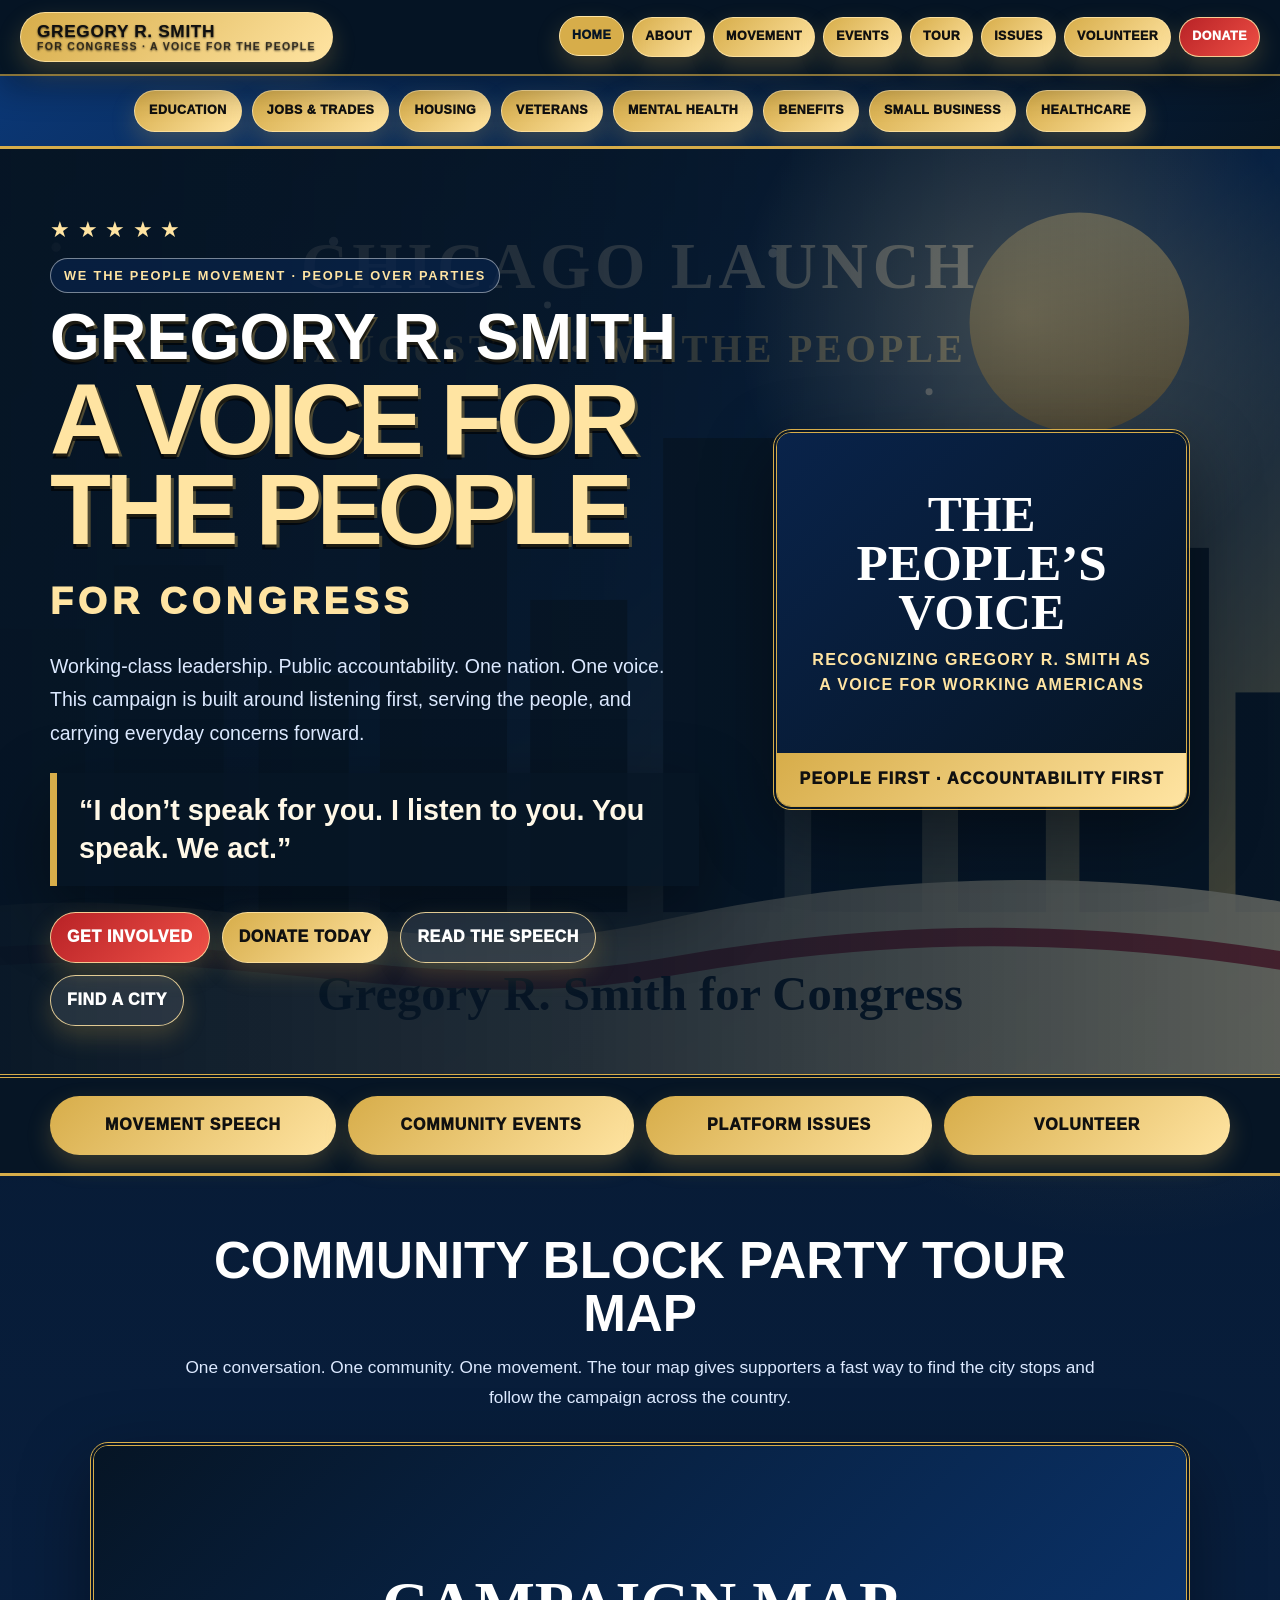
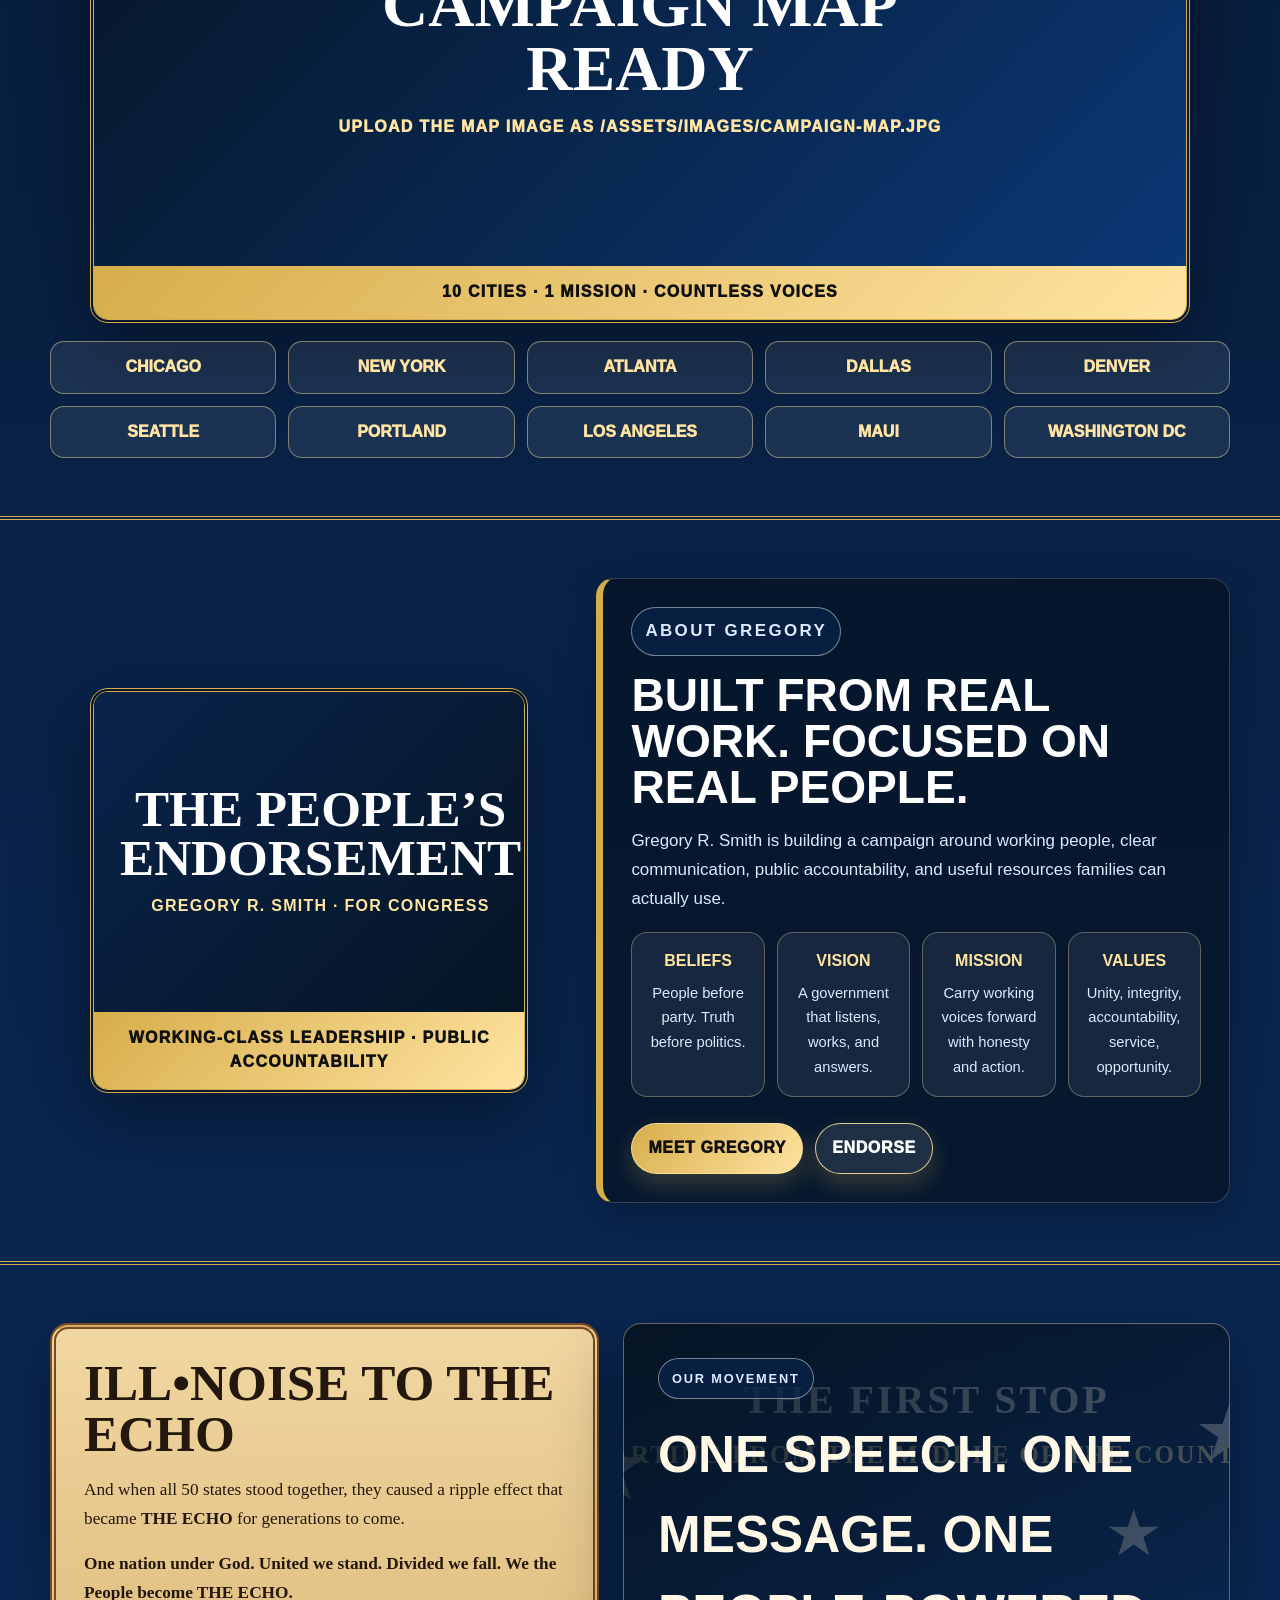
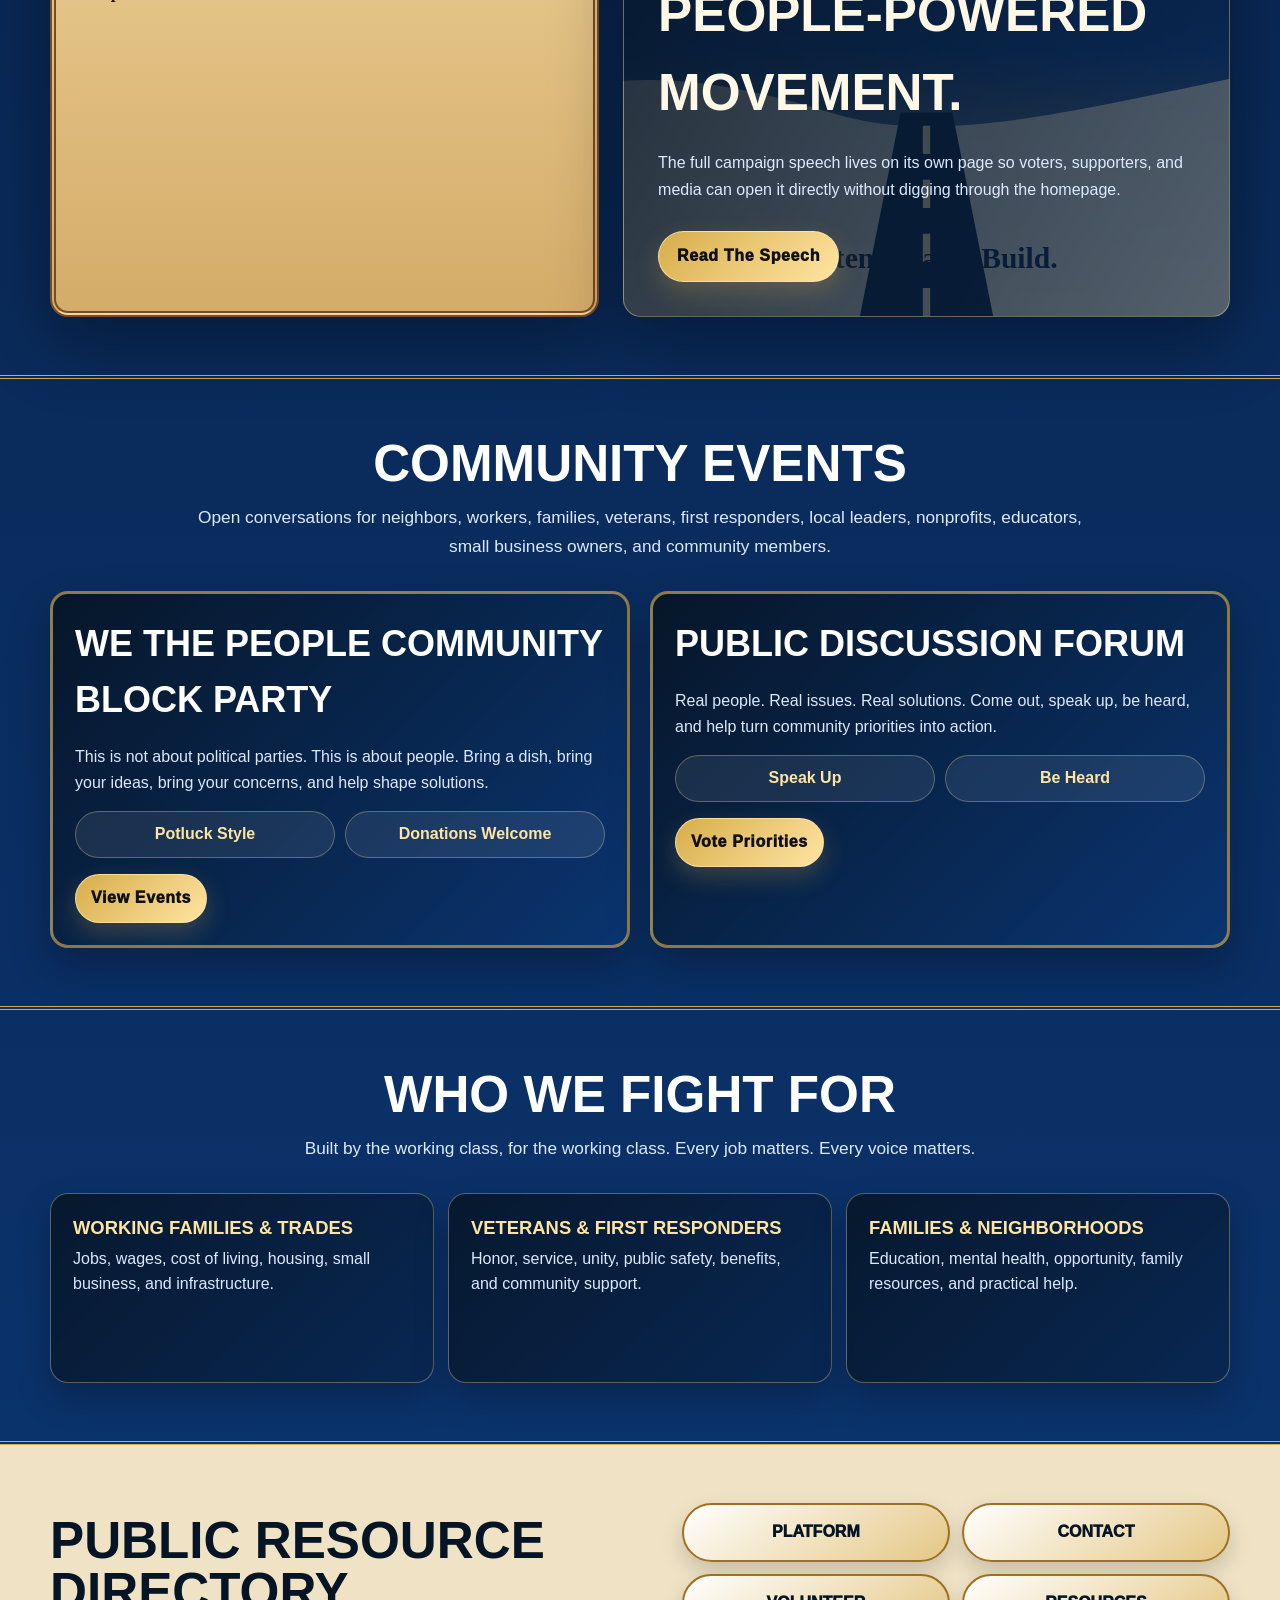
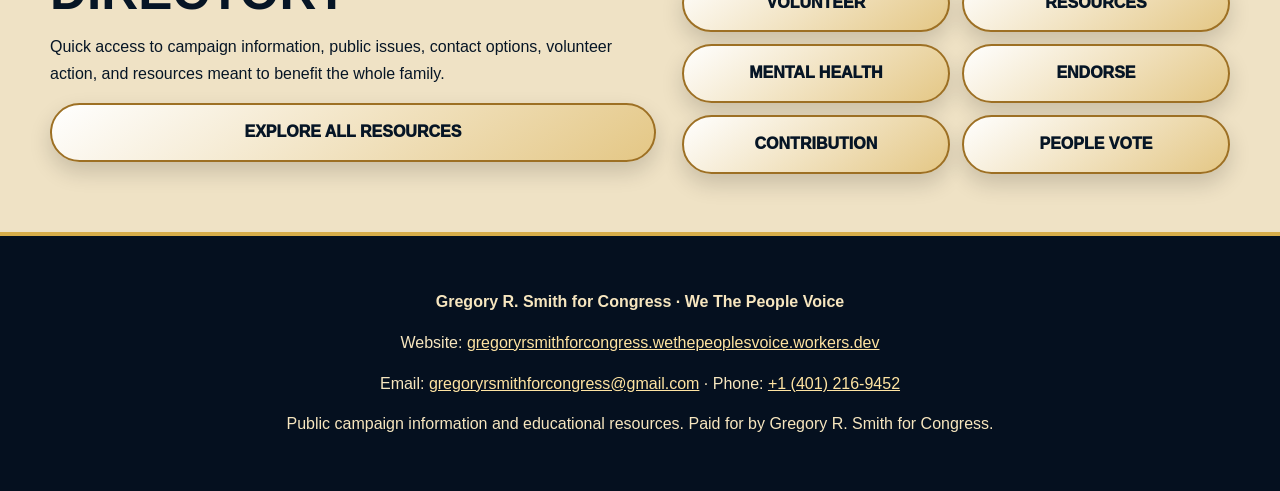
==== commit 8274bc52: "Add campaign map section and working homepage navigation" ====
--- a/index.html
+++ b/index.html
@@ -3,28 +3,40 @@
 <head>
   <meta charset="UTF-8" />
   <meta name="viewport" content="width=device-width, initial-scale=1.0" />
-  <meta name="description" content="Gregory R. Smith for Congress — We The People campaign homepage with the movement speech, community events, campaign tour, issues, volunteer action, and public resources." />
+  <meta name="description" content="Gregory R. Smith for Congress — We The People campaign homepage with the movement speech, community events, campaign tour map, issues, volunteer action, and public resources." />
   <title>Gregory R. Smith for Congress | We The People</title>
   <link rel="stylesheet" href="/css/style.css" />
   <style>
-    :root{--navy:#061525;--navy2:#09234a;--blue:#0b3775;--blue2:#102f61;--gold:#d7ad4a;--gold2:#ffe4a2;--cream:#fff8e7;--white:#fff;--soft:#dce9ff;--red:#b82226;--shadow:0 24px 70px rgba(0,0,0,.38)}
-    *{box-sizing:border-box}body.front-page{margin:0;background:radial-gradient(circle at 12% 8%,rgba(31,111,235,.32),transparent 28rem),radial-gradient(circle at 88% 15%,rgba(215,173,74,.16),transparent 28rem),linear-gradient(180deg,#061525,#09234a 46%,#0b3775);color:var(--cream);font-family:Arial,Helvetica,sans-serif}.wrap{width:min(1180px,calc(100% - 32px));margin:0 auto}.visually-hidden{position:absolute!important;width:1px;height:1px;overflow:hidden;clip:rect(1px,1px,1px,1px)}
-    header{position:sticky;top:0;z-index:50;border-bottom:2px solid rgba(215,173,74,.62);background:rgba(6,21,37,.96);box-shadow:0 12px 32px rgba(0,0,0,.32);backdrop-filter:blur(14px)}.nav{display:flex;align-items:center;justify-content:space-between;gap:14px;width:min(1240px,calc(100% - 24px));margin:0 auto;padding:12px 0}.brand a,.menu a,.resource-tabs a,.gold-bubble,.hero-actions a,.menu-toggle{display:inline-flex;align-items:center;justify-content:center;border:1px solid rgba(255,228,162,.86);border-radius:999px;background:linear-gradient(135deg,var(--gold),var(--gold2));color:#101010;text-decoration:none;font-weight:950;letter-spacing:.04em;box-shadow:0 10px 24px rgba(215,173,74,.24);transition:.18s ease}.brand a{min-height:50px;padding:8px 16px;flex-direction:column;align-items:flex-start;white-space:nowrap;line-height:1.05}.brand small{font-size:.66rem;text-transform:uppercase;color:rgba(16,16,16,.75)}.menu{display:flex;flex-wrap:wrap;justify-content:flex-end;gap:8px}.menu a{min-height:40px;padding:9px 12px;font-size:.78rem;text-transform:uppercase}.menu a[href*="contribution"]{background:linear-gradient(135deg,#b82226,#ee4f45);color:#fff}.menu-toggle{display:none}.brand a:hover,.menu a:hover,.resource-tabs a:hover,.hero-actions a:hover,.gold-bubble:hover{transform:translateY(-2px);box-shadow:0 16px 34px rgba(215,173,74,.36)}
+    :root{--navy:#061525;--navy2:#09234a;--blue:#0b3775;--gold:#d7ad4a;--gold2:#ffe4a2;--cream:#fff8e7;--white:#fff;--soft:#dce9ff;--red:#b82226;--shadow:0 24px 70px rgba(0,0,0,.38)}
+    *{box-sizing:border-box}body.front-page{margin:0;background:radial-gradient(circle at 12% 8%,rgba(31,111,235,.32),transparent 28rem),radial-gradient(circle at 88% 15%,rgba(215,173,74,.16),transparent 28rem),linear-gradient(180deg,#061525,#09234a 46%,#0b3775);color:var(--cream);font-family:Arial,Helvetica,sans-serif}.wrap{width:min(1180px,calc(100% - 32px));margin:0 auto}
+    header{position:sticky;top:0;z-index:50;border-bottom:2px solid rgba(215,173,74,.62);background:rgba(6,21,37,.96);box-shadow:0 12px 32px rgba(0,0,0,.32);backdrop-filter:blur(14px)}.nav{display:flex;align-items:center;justify-content:space-between;gap:14px;width:min(1240px,calc(100% - 24px));margin:0 auto;padding:12px 0}.brand a,.menu a,.resource-tabs a,.gold-bubble,.hero-actions a{display:inline-flex;align-items:center;justify-content:center;border:1px solid rgba(255,228,162,.86);border-radius:999px;background:linear-gradient(135deg,var(--gold),var(--gold2));color:#101010;text-decoration:none;font-weight:950;letter-spacing:.04em;box-shadow:0 10px 24px rgba(215,173,74,.24);transition:.18s ease}.brand a{min-height:50px;padding:8px 16px;flex-direction:column;align-items:flex-start;white-space:nowrap;line-height:1.05}.brand small{font-size:.66rem;text-transform:uppercase;color:rgba(16,16,16,.75)}.menu{display:flex;flex-wrap:wrap;justify-content:flex-end;gap:8px}.menu a{min-height:40px;padding:9px 12px;font-size:.78rem;text-transform:uppercase}.menu a[href*="contribution"]{background:linear-gradient(135deg,#b82226,#ee4f45);color:#fff}.brand a:hover,.menu a:hover,.resource-tabs a:hover,.hero-actions a:hover,.gold-bubble:hover{transform:translateY(-2px);box-shadow:0 16px 34px rgba(215,173,74,.36)}
     .resource-top{background:linear-gradient(135deg,#0b3775,#061525);border-bottom:3px solid var(--gold)}.resource-tabs{display:flex;flex-wrap:wrap;gap:10px;justify-content:center;padding:14px 0}.resource-tabs a{min-height:42px;padding:10px 14px;font-size:.78rem;text-transform:uppercase}
-    section{scroll-margin-top:150px}.home-hero{position:relative;overflow:hidden;border-bottom:4px double var(--gold);background:linear-gradient(90deg,rgba(6,21,37,.98),rgba(6,21,37,.88) 44%,rgba(6,21,37,.64)),url('/assets/images/chicago-launch.svg') center/cover no-repeat}.home-hero:before{content:"";position:absolute;inset:0;background:radial-gradient(circle at 80% 18%,rgba(255,228,162,.22),transparent 18rem),linear-gradient(115deg,rgba(255,255,255,.08) 0 8%,transparent 8% 14%,rgba(255,255,255,.04) 14% 18%,transparent 18% 100%);pointer-events:none}.hero-grid{position:relative;z-index:1;display:grid;grid-template-columns:minmax(0,1.02fr) minmax(300px,.78fr);gap:34px;align-items:center;padding:64px 0 48px}.stars{color:var(--gold2);font-size:1.35rem;letter-spacing:.35em;margin-bottom:12px}.launch-kicker{display:inline-block;margin:0 0 16px;padding:9px 13px;border:1px solid rgba(255,255,255,.45);border-radius:999px;background:rgba(9,35,74,.72);color:var(--gold2);font:bold .8rem Arial,sans-serif;text-transform:uppercase;letter-spacing:.14em}.campaign-title{margin:0;text-transform:uppercase;line-height:.9;letter-spacing:.01em;text-shadow:0 5px 0 rgba(0,0,0,.62),3px 3px 0 rgba(215,173,74,.35)}.candidate-name{display:block;font-size:clamp(2.1rem,5vw,4.6rem);color:#fff}.people-headline{display:block;margin-top:8px;font-size:clamp(3.1rem,7.8vw,7.3rem);color:var(--gold2);letter-spacing:-.055em}.office-line{display:block;margin:18px 0;color:var(--gold2);font-size:clamp(1.4rem,2.9vw,2.4rem);font-weight:1000;letter-spacing:.14em;text-transform:uppercase}.hero-copy{max-width:780px;font-size:clamp(1.05rem,1.65vw,1.22rem);line-height:1.72;color:#dce9ff}.mission-quote{max-width:780px;margin:22px 0;padding:18px 22px;border-left:7px solid var(--gold);background:rgba(6,21,37,.72);box-shadow:var(--shadow);font-size:clamp(1.25rem,2.25vw,1.8rem);font-weight:900;line-height:1.35}.hero-actions{display:flex;flex-wrap:wrap;gap:12px;margin-top:26px}.hero-actions a{min-height:46px;padding:12px 16px;text-transform:uppercase}.hero-actions a.secondary{background:rgba(255,255,255,.10);color:#fff}.hero-actions a.red{background:linear-gradient(135deg,#b82226,#ef5148);color:#fff}
-    .poster-frame{border:4px double var(--gold);background:rgba(6,21,37,.84);box-shadow:var(--shadow);overflow:hidden;border-radius:18px}.poster-slot{position:relative;min-height:320px;background:linear-gradient(135deg,#09234a,#061525);display:grid;place-items:center;text-align:center;padding:26px}.poster-slot img{position:absolute;inset:0;width:100%;height:100%;object-fit:cover;display:block}.poster-slot.image-missing img{display:none}.poster-text{position:relative;z-index:1}.poster-text strong{display:block;color:#fff;font-family:Georgia,serif;font-size:clamp(1.8rem,4vw,3.4rem);line-height:.96;text-transform:uppercase}.poster-text span{display:block;margin-top:12px;color:var(--gold2);font-weight:900;text-transform:uppercase;letter-spacing:.08em}.poster-frame figcaption{padding:14px 16px;background:linear-gradient(135deg,var(--gold),var(--gold2));color:#101010;font-weight:950;text-align:center;text-transform:uppercase;letter-spacing:.08em}
+    section{scroll-margin-top:150px}.home-hero{position:relative;overflow:hidden;border-bottom:4px double var(--gold);background:linear-gradient(90deg,rgba(6,21,37,.98),rgba(6,21,37,.88) 44%,rgba(6,21,37,.64)),url('/assets/images/chicago-launch.svg') center/cover no-repeat}.home-hero:before{content:"";position:absolute;inset:0;background:radial-gradient(circle at 80% 18%,rgba(255,228,162,.22),transparent 18rem);pointer-events:none}.hero-grid{position:relative;z-index:1;display:grid;grid-template-columns:minmax(0,1.02fr) minmax(300px,.78fr);gap:34px;align-items:center;padding:64px 0 48px}.stars{color:var(--gold2);font-size:1.35rem;letter-spacing:.35em;margin-bottom:12px}.launch-kicker{display:inline-block;margin:0 0 16px;padding:9px 13px;border:1px solid rgba(255,255,255,.45);border-radius:999px;background:rgba(9,35,74,.72);color:var(--gold2);font:bold .8rem Arial,sans-serif;text-transform:uppercase;letter-spacing:.14em}.campaign-title{margin:0;text-transform:uppercase;line-height:.9;letter-spacing:.01em;text-shadow:0 5px 0 rgba(0,0,0,.62),3px 3px 0 rgba(215,173,74,.35)}.candidate-name{display:block;font-size:clamp(2.1rem,5vw,4.6rem);color:#fff}.people-headline{display:block;margin-top:8px;font-size:clamp(3.1rem,7.8vw,7.3rem);color:var(--gold2);letter-spacing:-.055em}.office-line{display:block;margin:18px 0;color:var(--gold2);font-size:clamp(1.4rem,2.9vw,2.4rem);font-weight:1000;letter-spacing:.14em;text-transform:uppercase}.hero-copy{max-width:780px;font-size:clamp(1.05rem,1.65vw,1.22rem);line-height:1.72;color:#dce9ff}.mission-quote{max-width:780px;margin:22px 0;padding:18px 22px;border-left:7px solid var(--gold);background:rgba(6,21,37,.72);box-shadow:var(--shadow);font-size:clamp(1.25rem,2.25vw,1.8rem);font-weight:900;line-height:1.35}.hero-actions{display:flex;flex-wrap:wrap;gap:12px;margin-top:26px}.hero-actions a{min-height:46px;padding:12px 16px;text-transform:uppercase}.hero-actions a.secondary{background:rgba(255,255,255,.10);color:#fff}.hero-actions a.red{background:linear-gradient(135deg,#b82226,#ef5148);color:#fff}
+    .poster-frame,.map-frame{border:4px double var(--gold);background:rgba(6,21,37,.84);box-shadow:var(--shadow);overflow:hidden;border-radius:18px}.poster-slot{position:relative;min-height:320px;background:linear-gradient(135deg,#09234a,#061525);display:grid;place-items:center;text-align:center;padding:26px}.poster-slot img{position:absolute;inset:0;width:100%;height:100%;object-fit:cover;display:block}.poster-slot.image-missing img{display:none}.poster-text{position:relative;z-index:1}.poster-text strong{display:block;color:#fff;font-family:Georgia,serif;font-size:clamp(1.8rem,4vw,3.4rem);line-height:.96;text-transform:uppercase}.poster-text span{display:block;margin-top:12px;color:var(--gold2);font-weight:900;text-transform:uppercase;letter-spacing:.08em}.poster-frame figcaption,.map-frame figcaption{padding:14px 16px;background:linear-gradient(135deg,var(--gold),var(--gold2));color:#101010;font-weight:950;text-align:center;text-transform:uppercase;letter-spacing:.08em}
     .quick-strip{background:var(--navy);border-bottom:3px solid var(--gold)}.quick-strip .wrap{display:grid;grid-template-columns:repeat(4,1fr);gap:12px;padding:18px 0}.quick-strip a{padding:17px 18px;text-align:center;background:linear-gradient(135deg,var(--gold),var(--gold2));color:#101010;border-radius:999px;font-weight:950;text-transform:uppercase;text-decoration:none;letter-spacing:.055em;box-shadow:0 10px 24px rgba(215,173,74,.24)}
     .section-pad{padding:58px 0;border-bottom:4px double var(--gold)}.section-head{max-width:920px;margin:0 auto 30px;text-align:center}.section-head h2{margin:0 0 12px;text-transform:uppercase;font-size:clamp(2rem,4vw,3.2rem);line-height:1.05;color:#fff}.section-head p{margin:0;color:#dce9ff;font-size:1.08rem;line-height:1.7}.two-col{display:grid;grid-template-columns:minmax(280px,.9fr) minmax(0,1.1fr);gap:28px;align-items:center}.text-panel{padding:28px;background:rgba(6,21,37,.76);border:1px solid rgba(255,255,255,.18);border-left:7px solid var(--gold);box-shadow:0 16px 40px rgba(0,0,0,.24);border-radius:18px}.text-panel h2,.text-panel h3{margin:0 0 12px;text-transform:uppercase;color:#fff;font-size:clamp(1.8rem,3.6vw,3rem);line-height:1}.text-panel p{color:#dce9ff;line-height:1.7;font-size:1.06rem}.values-row{display:grid;grid-template-columns:repeat(4,1fr);gap:12px;margin-top:18px}.value-mini{padding:16px;border:1px solid rgba(255,228,162,.32);border-radius:16px;background:rgba(255,255,255,.07);text-align:center}.value-mini strong{display:block;color:var(--gold2);text-transform:uppercase;margin-bottom:7px}.value-mini span{color:#dce9ff;font-size:.92rem;line-height:1.45}
-    .speech-strip{display:grid;grid-template-columns:minmax(280px,.95fr) minmax(0,1.05fr);gap:24px;align-items:stretch}.parchment-card{padding:28px;border:6px double #7a4a22;border-radius:18px;background:radial-gradient(circle at 30% 12%,rgba(255,255,255,.5),transparent 18rem),linear-gradient(180deg,#f0d7a1,#d4ac69);color:#24170d;box-shadow:var(--shadow)}.parchment-card h2{font-family:Georgia,serif;text-transform:uppercase;font-size:clamp(2.1rem,4vw,3.5rem);line-height:1;margin:0 0 16px}.parchment-card p{font-family:Georgia,serif;font-size:1.08rem;line-height:1.65}.movement-card{border-radius:18px;overflow:hidden;background:linear-gradient(120deg,rgba(6,21,37,.9),rgba(9,35,74,.68)),url('/assets/images/campaign-road.svg') center/cover no-repeat;display:flex;align-items:center;padding:34px;border:1px solid rgba(255,228,162,.38);box-shadow:var(--shadow)}.movement-card h2{margin:0 0 12px;text-transform:uppercase;font-size:clamp(2rem,4vw,3.2rem)}.movement-card p{line-height:1.7;color:#dce9ff}.movement-card .gold-bubble{width:max-content;margin-top:12px;padding:12px 18px}
-    .event-grid{display:grid;grid-template-columns:1fr 1fr;gap:20px}.event-card{padding:22px;border:3px solid rgba(215,173,74,.65);border-radius:18px;background:linear-gradient(135deg,rgba(6,21,37,.92),rgba(11,55,117,.72));box-shadow:0 18px 40px rgba(0,0,0,.28);min-height:230px}.event-card h3{margin:0 0 10px;color:#fff;text-transform:uppercase;font-size:clamp(1.55rem,3vw,2.25rem)}.event-card p{color:#dce9ff;line-height:1.6}.event-meta{display:grid;grid-template-columns:1fr 1fr;gap:10px;margin:16px 0}.event-meta span{padding:10px;border-radius:999px;background:rgba(255,255,255,.08);border:1px solid rgba(255,228,162,.3);color:var(--gold2);font-weight:900;text-align:center}.event-card .gold-bubble{padding:11px 15px}.tour-national{display:grid;grid-template-columns:1fr 1fr;gap:24px}.badge-row{display:grid;grid-template-columns:repeat(5,1fr);gap:12px}.city-badge{min-height:138px;border-radius:24px 24px 42px 42px;border:3px solid rgba(215,173,74,.65);background:radial-gradient(circle at 50% 15%,rgba(255,228,162,.25),transparent 42%),linear-gradient(180deg,#12396f,#061525);display:grid;place-items:center;text-align:center;padding:12px;box-shadow:0 16px 30px rgba(0,0,0,.22)}.city-badge strong{display:block;color:#fff;text-transform:uppercase;font-size:1.1rem;letter-spacing:.06em}.city-badge span{display:block;color:var(--gold2);font-weight:900;font-size:.85rem;margin-top:6px}.state-map{min-height:240px;border-radius:18px;border:1px solid rgba(255,228,162,.36);background:radial-gradient(circle at 50% 45%,rgba(215,173,74,.32),transparent 24%),linear-gradient(135deg,#061525,#0b3775);display:grid;place-items:center;text-align:center;padding:26px}.state-map strong{display:block;font-family:Georgia,serif;text-transform:uppercase;font-size:clamp(2rem,4vw,3.5rem);line-height:1.08;color:#fff}.state-map em{display:block;color:#b82226;font-style:normal}.fight-grid{display:grid;grid-template-columns:repeat(3,1fr);gap:14px}.fight-card{min-height:190px;padding:22px;border-radius:18px;border:1px solid rgba(255,228,162,.34);background:linear-gradient(135deg,rgba(6,21,37,.86),rgba(9,35,74,.72));box-shadow:0 16px 34px rgba(0,0,0,.24)}.fight-card strong{display:block;color:var(--gold2);text-transform:uppercase;font-size:1.15rem;line-height:1.25}.fight-card span{display:block;color:#dce9ff;margin-top:8px;line-height:1.55}.perspective{display:grid;grid-template-columns:1fr 1.3fr;gap:18px;align-items:center}.small-note{background:#efe2c5;color:#061525;border-radius:18px;padding:22px}.small-note h3{margin:0 0 10px;text-transform:uppercase}.trump-card{padding:20px;border-radius:18px;border:1px solid rgba(255,228,162,.38);background:linear-gradient(135deg,#061525,#0b3775);box-shadow:0 16px 34px rgba(0,0,0,.24)}.trump-card strong{display:block;color:#fff;text-transform:uppercase;font-size:1.6rem}.trump-card p{color:#dce9ff;line-height:1.6}.resource-callout{padding:58px 0;background:#efe2c5;color:#061525}.resource-card-clean{display:grid;grid-template-columns:minmax(0,1.05fr) minmax(280px,.95fr);gap:26px;align-items:center}.resource-card-clean h2{margin:0 0 12px;text-transform:uppercase;font-size:clamp(2.1rem,4vw,3.4rem);line-height:1;color:#061525}.resource-card-clean p{line-height:1.7}.resource-preview{display:grid;grid-template-columns:repeat(2,1fr);gap:12px}.resource-pill{display:block;padding:15px;border:2px solid #9d7024;border-radius:999px;text-align:center;text-decoration:none;color:#061525;background:linear-gradient(145deg,#fff,#e4c785);font:bold .9rem Arial,sans-serif;text-transform:uppercase;box-shadow:0 10px 22px rgba(0,0,0,.16)}.footer-contact{padding:38px 20px;text-align:center;border-top:4px solid var(--gold);background:#05101f;color:#f7e6bf}.footer-contact a{color:var(--gold2)}
-    @media(max-width:980px){.nav{align-items:stretch;flex-direction:column}.menu{justify-content:center}.hero-grid,.two-col,.speech-strip,.tour-national,.perspective,.resource-card-clean{grid-template-columns:1fr}.quick-strip .wrap{grid-template-columns:1fr 1fr}.values-row,.fight-grid{grid-template-columns:1fr 1fr}.hero-grid{text-align:center}.hero-actions{justify-content:center}.poster-frame{max-width:560px;margin:0 auto}.event-grid{grid-template-columns:1fr}}@media(max-width:640px){.quick-strip .wrap,.values-row,.fight-grid,.resource-preview,.badge-row{grid-template-columns:1fr}.people-headline{font-size:3.45rem}.candidate-name{font-size:2.25rem}.menu a{width:calc(50% - 6px)}.event-meta{grid-template-columns:1fr}}
+    .map-frame img{width:100%;display:block;background:#061525}.map-image-slot{min-height:420px;display:grid;place-items:center;background:linear-gradient(135deg,#061525,#0b3775);text-align:center;padding:28px}.map-image-slot.image-missing img{display:none}.map-fallback{max-width:720px}.map-fallback strong{display:block;color:#fff;font-family:Georgia,serif;font-size:clamp(2.2rem,5vw,4.5rem);line-height:1;text-transform:uppercase}.map-fallback span{display:block;margin-top:14px;color:var(--gold2);font-weight:950;text-transform:uppercase;letter-spacing:.08em}.city-links{display:grid;grid-template-columns:repeat(5,1fr);gap:12px;margin-top:18px}.city-links a{padding:13px 10px;border:1px solid rgba(255,228,162,.45);border-radius:14px;background:rgba(255,255,255,.08);color:var(--gold2);text-align:center;text-decoration:none;font-weight:950;text-transform:uppercase}.city-links a:hover{background:var(--gold);color:#101010}
+    .speech-strip{display:grid;grid-template-columns:minmax(280px,.95fr) minmax(0,1.05fr);gap:24px;align-items:stretch}.parchment-card{padding:28px;border:6px double #7a4a22;border-radius:18px;background:linear-gradient(180deg,#f0d7a1,#d4ac69);color:#24170d;box-shadow:var(--shadow)}.parchment-card h2{font-family:Georgia,serif;text-transform:uppercase;font-size:clamp(2.1rem,4vw,3.5rem);line-height:1;margin:0 0 16px}.parchment-card p{font-family:Georgia,serif;font-size:1.08rem;line-height:1.65}.movement-card{border-radius:18px;overflow:hidden;background:linear-gradient(120deg,rgba(6,21,37,.9),rgba(9,35,74,.68)),url('/assets/images/campaign-road.svg') center/cover no-repeat;display:flex;align-items:center;padding:34px;border:1px solid rgba(255,228,162,.38);box-shadow:var(--shadow)}.movement-card h2{margin:0 0 12px;text-transform:uppercase;font-size:clamp(2rem,4vw,3.2rem)}.movement-card p{line-height:1.7;color:#dce9ff}.movement-card .gold-bubble{width:max-content;margin-top:12px;padding:12px 18px}
+    .event-grid{display:grid;grid-template-columns:1fr 1fr;gap:20px}.event-card{padding:22px;border:3px solid rgba(215,173,74,.65);border-radius:18px;background:linear-gradient(135deg,rgba(6,21,37,.92),rgba(11,55,117,.72));box-shadow:0 18px 40px rgba(0,0,0,.28);min-height:230px}.event-card h3{margin:0 0 10px;color:#fff;text-transform:uppercase;font-size:clamp(1.55rem,3vw,2.25rem)}.event-card p{color:#dce9ff;line-height:1.6}.event-meta{display:grid;grid-template-columns:1fr 1fr;gap:10px;margin:16px 0}.event-meta span{padding:10px;border-radius:999px;background:rgba(255,255,255,.08);border:1px solid rgba(255,228,162,.3);color:var(--gold2);font-weight:900;text-align:center}.event-card .gold-bubble{padding:11px 15px}.fight-grid{display:grid;grid-template-columns:repeat(3,1fr);gap:14px}.fight-card{min-height:190px;padding:22px;border-radius:18px;border:1px solid rgba(255,228,162,.34);background:linear-gradient(135deg,rgba(6,21,37,.86),rgba(9,35,74,.72));box-shadow:0 16px 34px rgba(0,0,0,.24)}.fight-card strong{display:block;color:var(--gold2);text-transform:uppercase;font-size:1.15rem;line-height:1.25}.fight-card span{display:block;color:#dce9ff;margin-top:8px;line-height:1.55}.resource-callout{padding:58px 0;background:#efe2c5;color:#061525}.resource-card-clean{display:grid;grid-template-columns:minmax(0,1.05fr) minmax(280px,.95fr);gap:26px;align-items:center}.resource-card-clean h2{margin:0 0 12px;text-transform:uppercase;font-size:clamp(2.1rem,4vw,3.4rem);line-height:1;color:#061525}.resource-card-clean p{line-height:1.7}.resource-preview{display:grid;grid-template-columns:repeat(2,1fr);gap:12px}.resource-pill{display:block;padding:15px;border:2px solid #9d7024;border-radius:999px;text-align:center;text-decoration:none;color:#061525;background:linear-gradient(145deg,#fff,#e4c785);font-weight:950;text-transform:uppercase;box-shadow:0 10px 22px rgba(0,0,0,.16)}.footer-contact{padding:38px 20px;text-align:center;border-top:4px solid var(--gold);background:#05101f;color:#f7e6bf}.footer-contact a{color:var(--gold2)}
+    @media(max-width:980px){.nav{display:grid;grid-template-columns:1fr}.menu{justify-content:center}.hero-grid,.two-col,.speech-strip,.resource-card-clean{grid-template-columns:1fr}.values-row,.fight-grid,.event-grid{grid-template-columns:1fr}.quick-strip .wrap,.city-links{grid-template-columns:1fr 1fr}.resource-preview{grid-template-columns:1fr 1fr}}
+    @media(max-width:640px){.candidate-name{font-size:2rem}.people-headline{font-size:3rem}.quick-strip .wrap,.city-links,.resource-preview{grid-template-columns:1fr}.map-image-slot{min-height:300px}.menu a{width:100%}}
   </style>
 </head>
 <body class="front-page">
   <header>
     <div class="nav">
       <div class="brand"><a href="/index.html"><span>Gregory R. Smith</span><small>For Congress · We The People Voice</small></a></div>
-      <nav class="menu" aria-label="Primary navigation"></nav>
+      <nav class="menu" aria-label="Primary navigation">
+        <a href="/index.html" aria-current="page">Home</a>
+        <a href="/tour/index.html">Tour</a>
+        <a href="/echo-wall.html">Echo Wall</a>
+        <a href="/volunteer.html">Get Involved</a>
+        <a href="/education/index.html">Education</a>
+        <a href="/about.html">Meet Gregory</a>
+        <a href="/priorities.html">Platform</a>
+        <a href="/contact.html">Contact</a>
+        <a href="/contribution.html">Donate</a>
+      </nav>
     </div>
   </header>
 
@@ -55,6 +67,7 @@
             <a class="red" href="/volunteer.html">Get Involved</a>
             <a href="/contribution.html">Donate Today</a>
             <a class="secondary" href="/speech.html">Read The Speech</a>
+            <a class="secondary" href="/tour/index.html">Find A City</a>
           </div>
         </div>
         <figure class="poster-frame" aria-label="Gregory R. Smith campaign portrait area">
@@ -71,8 +84,36 @@
       <div class="wrap">
         <a href="/speech.html">Movement Speech</a>
         <a href="/tour/index.html">Community Events</a>
-        <a href="/priorities.html">Issues</a>
+        <a href="/priorities.html">Platform Issues</a>
         <a href="/volunteer.html">Volunteer</a>
+      </div>
+    </section>
+
+    <section class="section-pad" id="campaign-map">
+      <div class="wrap">
+        <div class="section-head">
+          <h2>Community Block Party Tour Map</h2>
+          <p>One conversation. One community. One movement. The tour map gives supporters a fast way to find the city stops and follow the campaign across the country.</p>
+        </div>
+        <figure class="map-frame">
+          <div class="map-image-slot">
+            <img src="/assets/images/campaign-map.jpg" alt="We The People Community Block Party Tour map showing campaign city stops" onerror="this.parentElement.classList.add('image-missing');this.remove();" />
+            <div class="map-fallback"><strong>Campaign Map Ready</strong><span>Upload the map image as /assets/images/campaign-map.jpg</span></div>
+          </div>
+          <figcaption>10 Cities · 1 Mission · Countless Voices</figcaption>
+        </figure>
+        <div class="city-links" aria-label="Campaign city quick links">
+          <a href="/tour/chicago.html">Chicago</a>
+          <a href="/tour/new-york.html">New York</a>
+          <a href="/tour/atlanta.html">Atlanta</a>
+          <a href="/tour/dallas.html">Dallas</a>
+          <a href="/tour/denver.html">Denver</a>
+          <a href="/tour/seattle.html">Seattle</a>
+          <a href="/tour/portland.html">Portland</a>
+          <a href="/tour/los-angeles.html">Los Angeles</a>
+          <a href="/tour/maui.html">Maui</a>
+          <a href="/tour/washington-dc.html">Washington DC</a>
+        </div>
       </div>
     </section>
 
@@ -138,28 +179,6 @@
       </div>
     </section>
 
-    <section class="section-pad" id="tour">
-      <div class="wrap tour-national">
-        <div class="text-panel">
-          <p class="launch-kicker">Campaign Tour</p>
-          <h2>City by city. Community by community.</h2>
-          <div class="badge-row" aria-label="Featured campaign cities">
-            <div class="city-badge"><strong>Chicago</strong><span>Aug 15 · 2026</span></div>
-            <div class="city-badge"><strong>Atlanta</strong><span>Sep 5 · 2026</span></div>
-            <div class="city-badge"><strong>Denver</strong><span>Oct 17 · 2026</span></div>
-            <div class="city-badge"><strong>Los Angeles</strong><span>Nov 7 · 2026</span></div>
-            <div class="city-badge"><strong>Maui</strong><span>Dec 5 · 2026</span></div>
-          </div>
-          <div class="hero-actions"><a href="/tour/index.html">View Full Tour Schedule</a></div>
-        </div>
-        <div class="text-panel">
-          <p class="launch-kicker">National Movement</p>
-          <div class="state-map"><strong>Fifty States.<br>Fifty Voices.<br><em>One Nation</em> Under God.</strong></div>
-          <p>The campaign tour is designed to listen first, organize local concerns, and carry community priorities forward.</p>
-        </div>
-      </div>
-    </section>
-
     <section class="section-pad" id="who-we-fight-for">
       <div class="wrap">
         <div class="section-head"><h2>Who We Fight For</h2><p>Built by the working class, for the working class. Every job matters. Every voice matters.</p></div>
@@ -167,21 +186,6 @@
           <div class="fight-card"><strong>Working Families & Trades</strong><span>Jobs, wages, cost of living, housing, small business, and infrastructure.</span></div>
           <div class="fight-card"><strong>Veterans & First Responders</strong><span>Honor, service, unity, public safety, benefits, and community support.</span></div>
           <div class="fight-card"><strong>Families & Neighborhoods</strong><span>Education, mental health, opportunity, family resources, and practical help.</span></div>
-        </div>
-      </div>
-    </section>
-
-    <section class="section-pad" id="perspective">
-      <div class="wrap perspective">
-        <div class="small-note">
-          <h3>Perspective First</h3>
-          <p>Leadership commentary belongs lower on the page so the homepage stays focused on people, issues, events, and community action.</p>
-          <a class="resource-pill" href="/priorities.html">Read The Perspective</a>
-        </div>
-        <div class="trump-card">
-          <strong>Credit Where It’s Due</strong>
-          <p>A separate perspective/policy area can recognize past or current leaders while keeping the main campaign message centered on the people, accountability, and practical solutions.</p>
-          <a class="gold-bubble" href="/priorities.html">Learn More</a>
         </div>
       </div>
     </section>
@@ -194,7 +198,7 @@
           <a class="resource-pill" href="/resources.html">Explore All Resources</a>
         </div>
         <div class="resource-preview" aria-label="Featured resource categories">
-          <a class="resource-pill" href="/priorities.html">Issues</a>
+          <a class="resource-pill" href="/priorities.html">Platform</a>
           <a class="resource-pill" href="/contact.html">Contact</a>
           <a class="resource-pill" href="/volunteer.html">Volunteer</a>
           <a class="resource-pill" href="/resources.html">Resources</a>
@@ -215,4 +219,4 @@
   </footer>
   <script src="/js/main.js"></script>
 </body>
-</html>+</html>
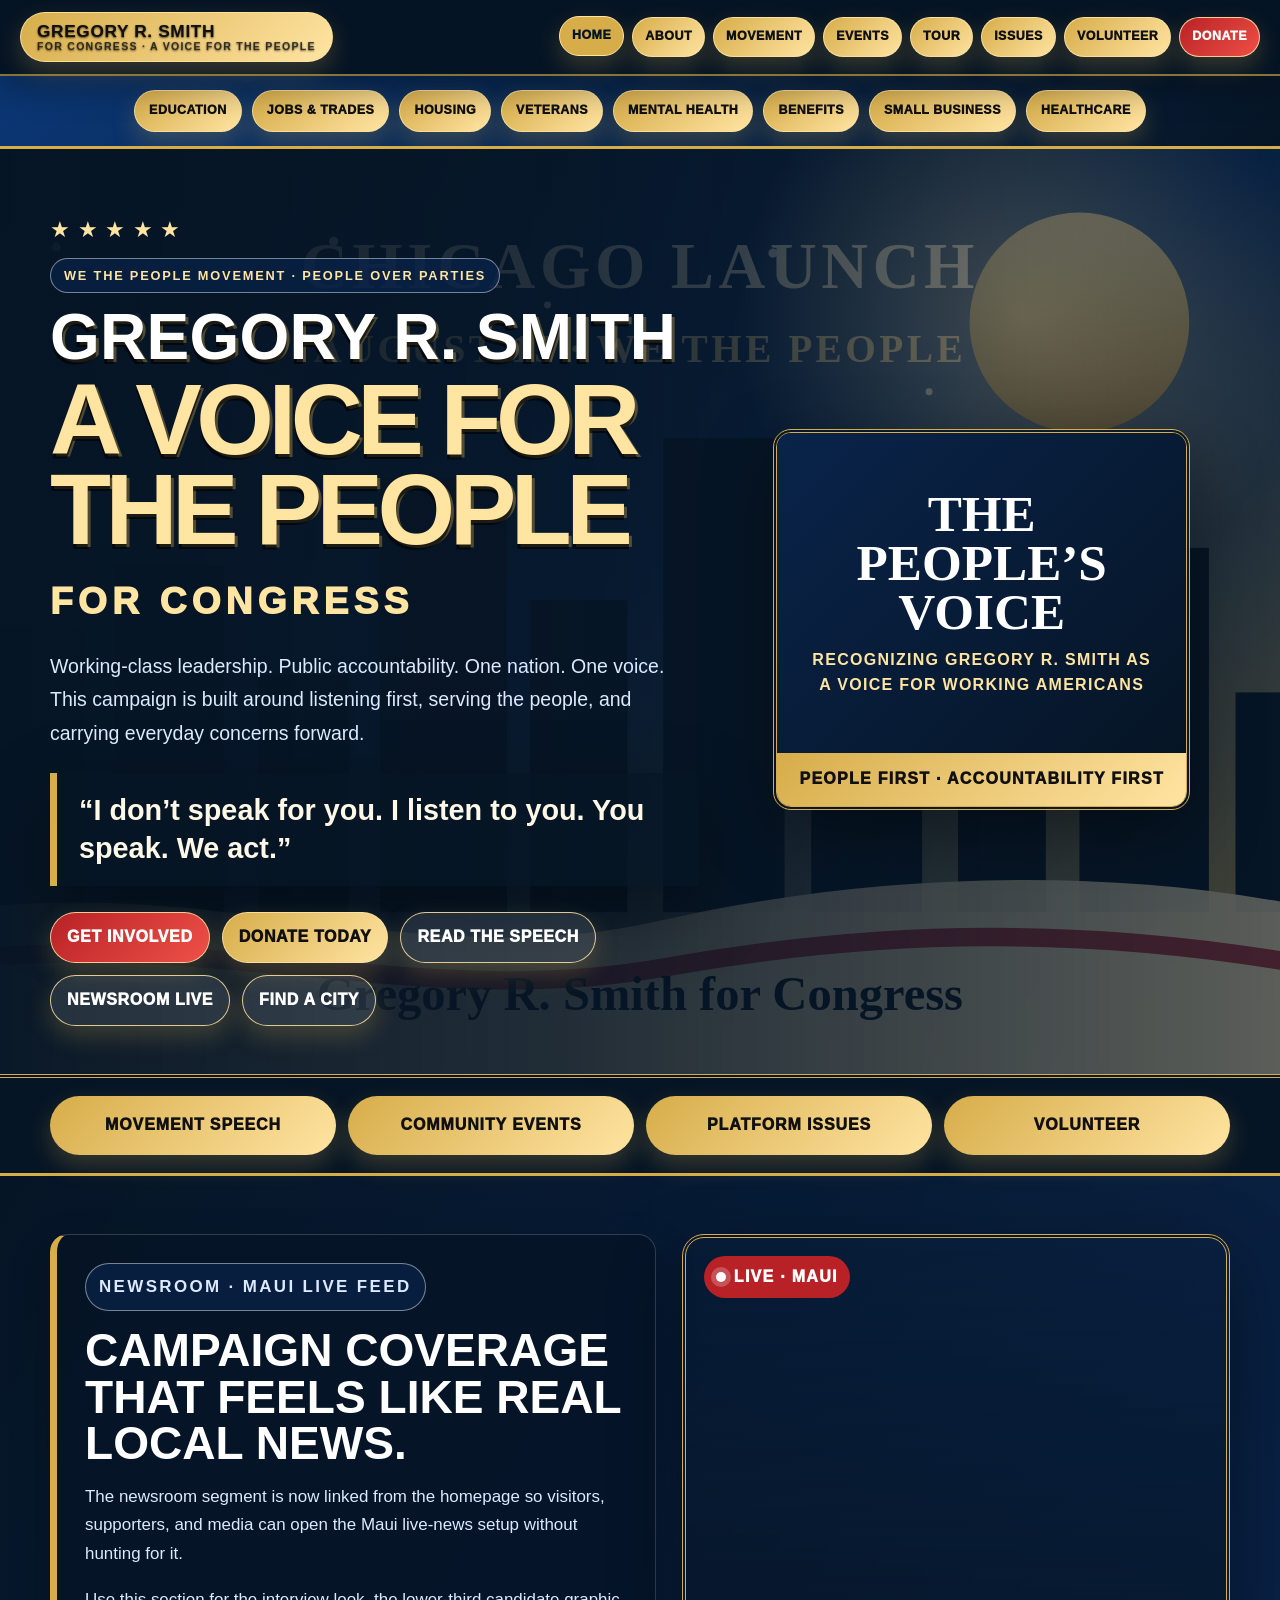
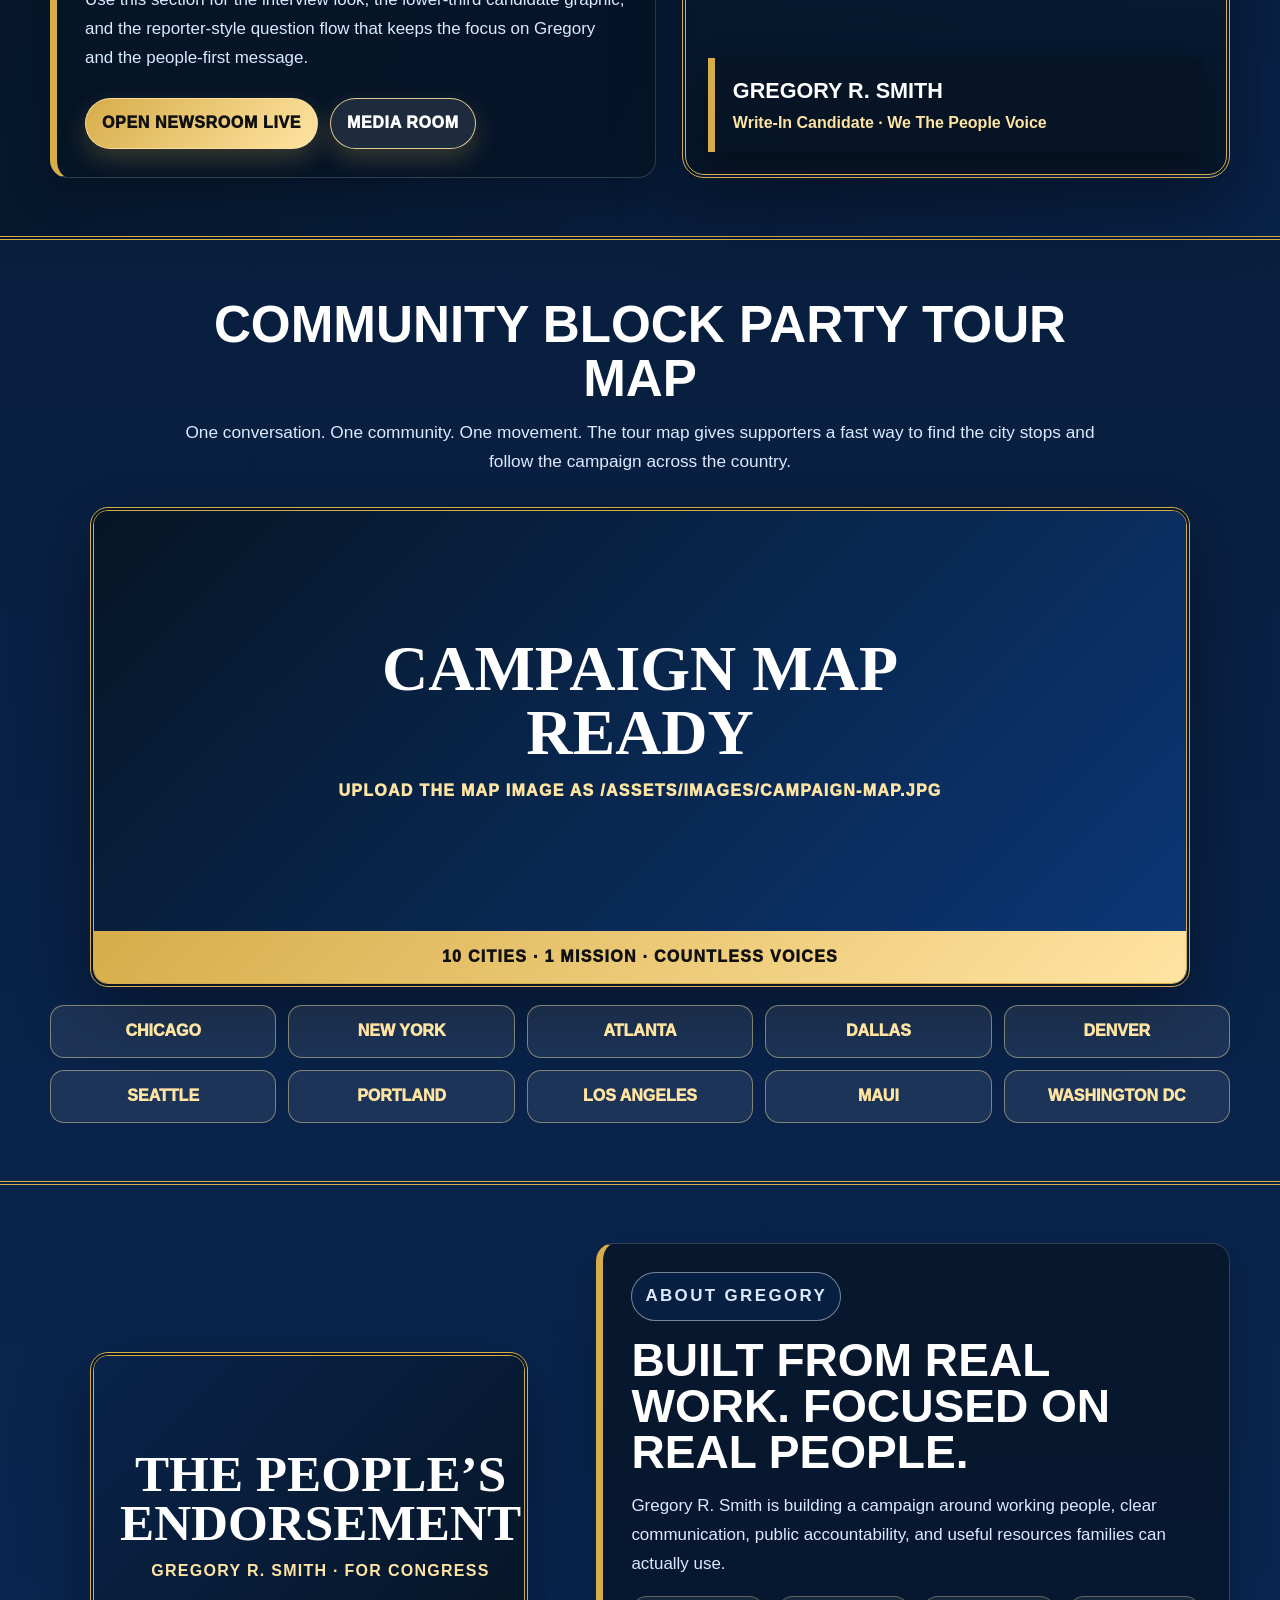
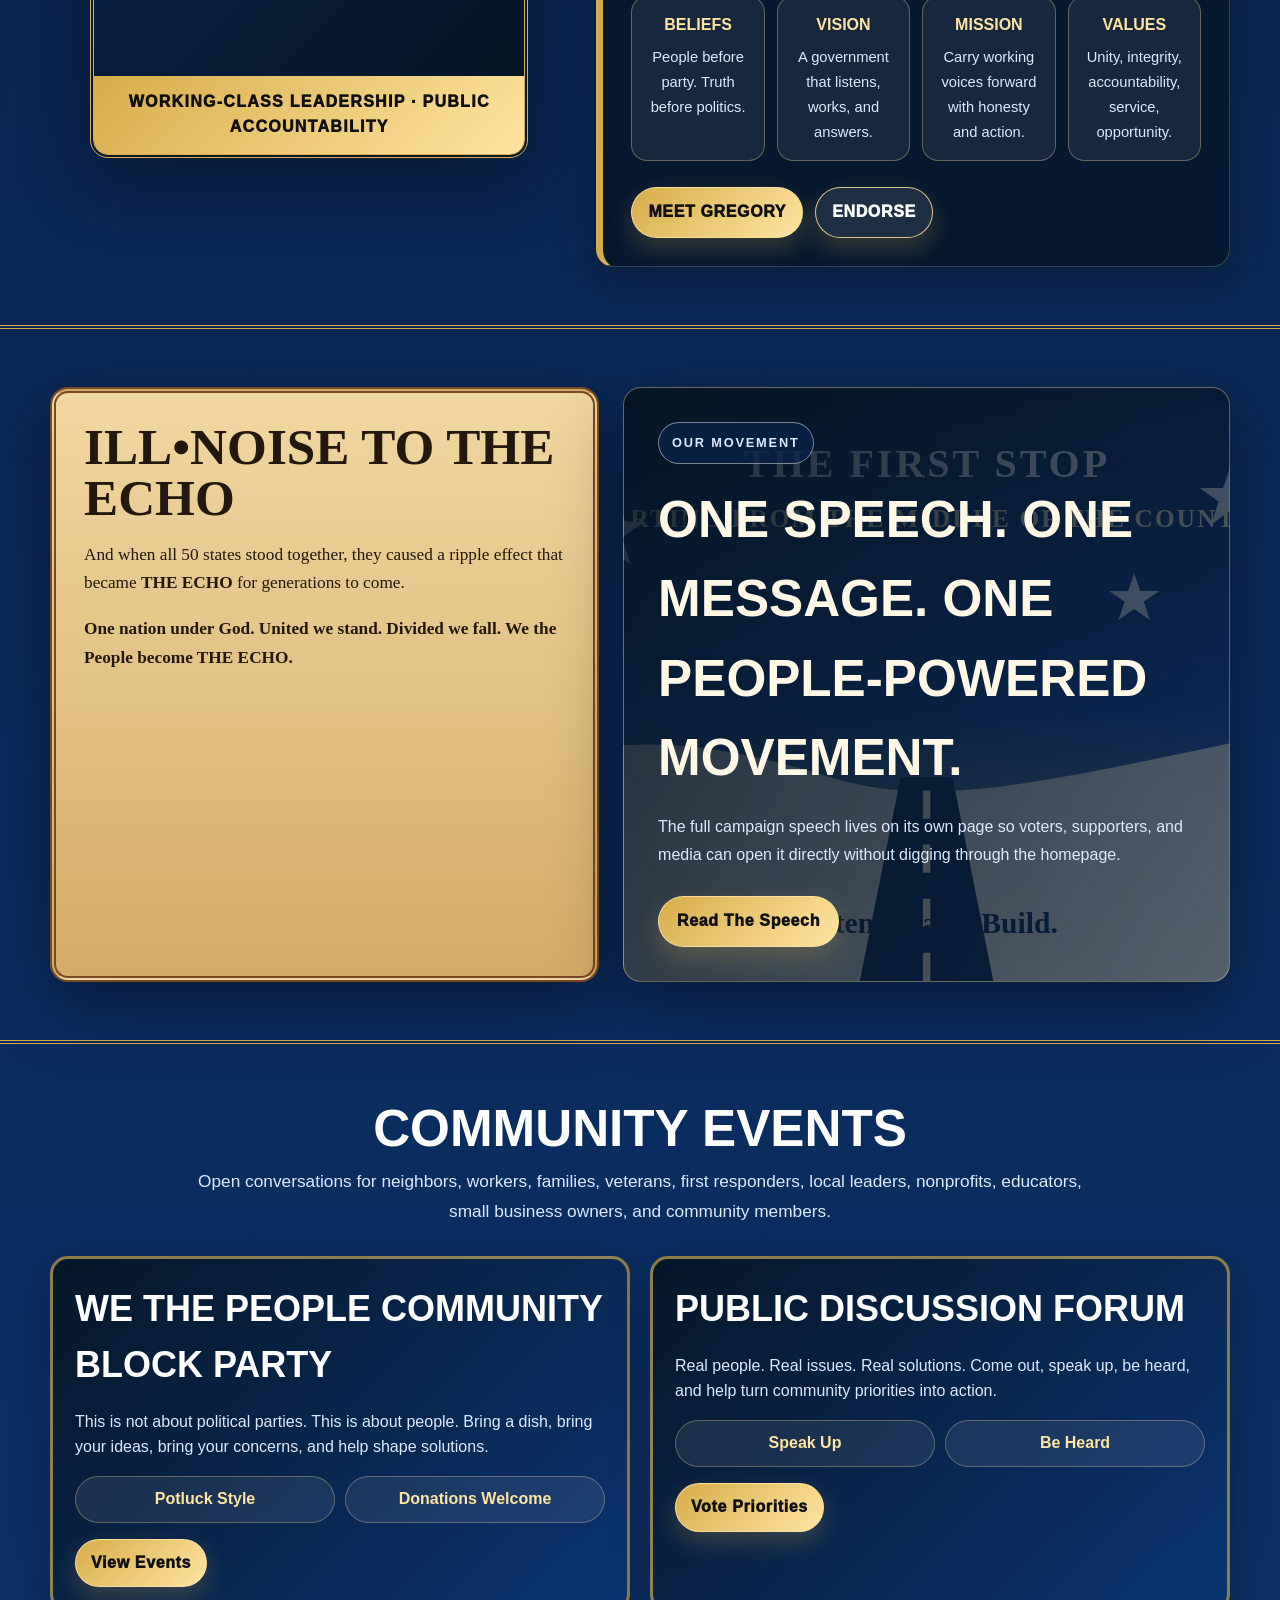
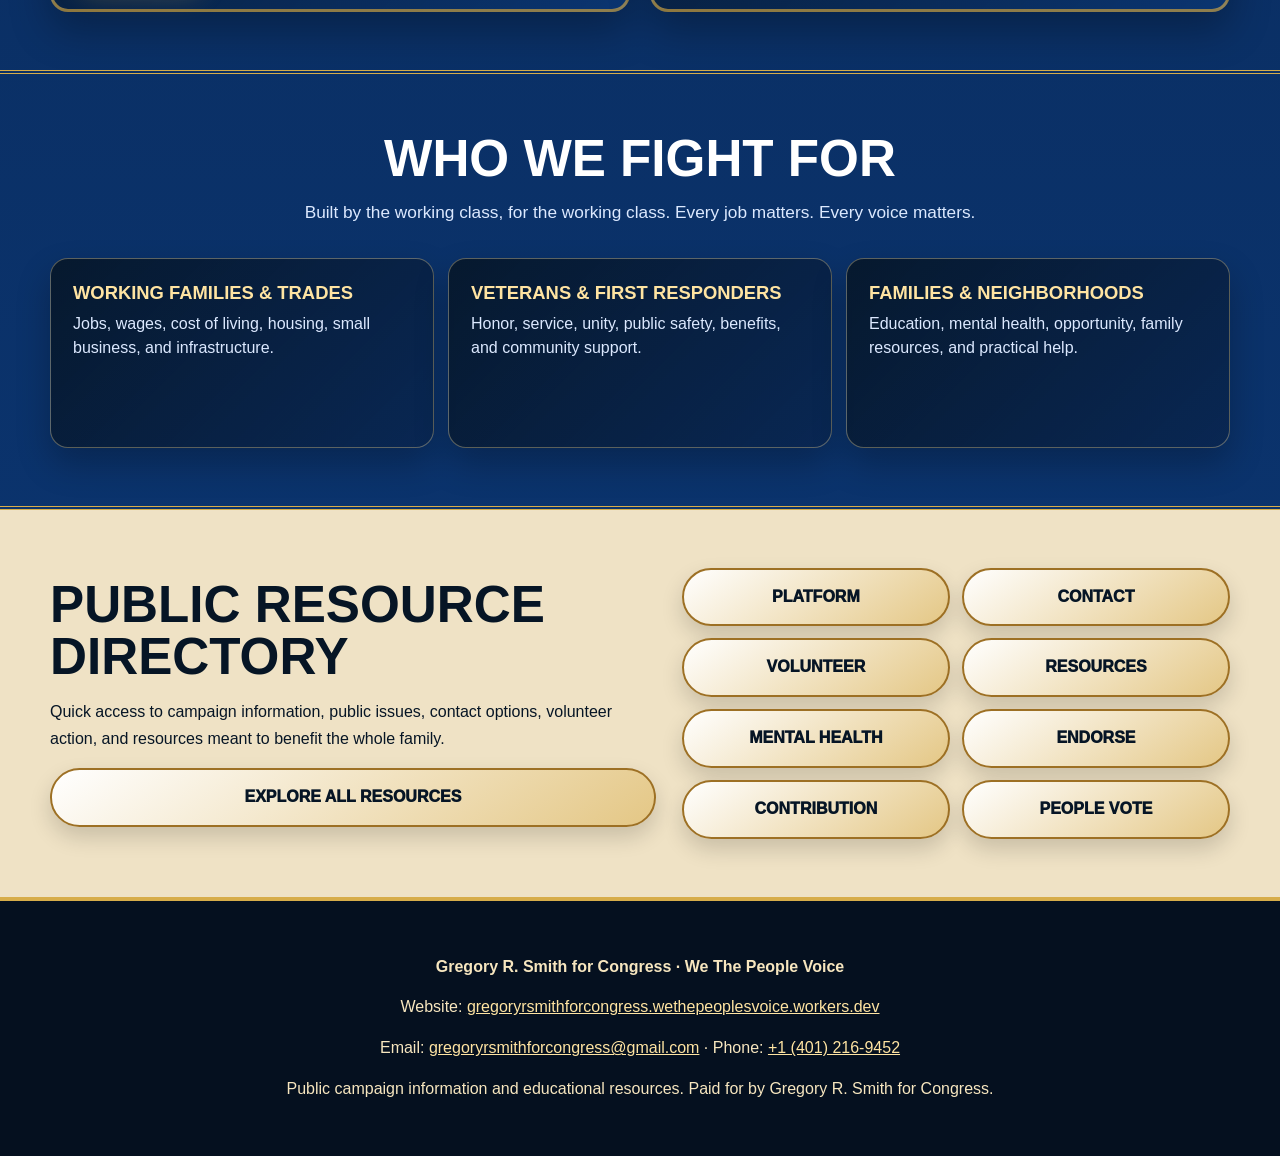
==== commit 8cc19d22: "Feature newsroom live segment on homepage" ====
--- a/index.html
+++ b/index.html
@@ -14,11 +14,12 @@
     section{scroll-margin-top:150px}.home-hero{position:relative;overflow:hidden;border-bottom:4px double var(--gold);background:linear-gradient(90deg,rgba(6,21,37,.98),rgba(6,21,37,.88) 44%,rgba(6,21,37,.64)),url('/assets/images/chicago-launch.svg') center/cover no-repeat}.home-hero:before{content:"";position:absolute;inset:0;background:radial-gradient(circle at 80% 18%,rgba(255,228,162,.22),transparent 18rem);pointer-events:none}.hero-grid{position:relative;z-index:1;display:grid;grid-template-columns:minmax(0,1.02fr) minmax(300px,.78fr);gap:34px;align-items:center;padding:64px 0 48px}.stars{color:var(--gold2);font-size:1.35rem;letter-spacing:.35em;margin-bottom:12px}.launch-kicker{display:inline-block;margin:0 0 16px;padding:9px 13px;border:1px solid rgba(255,255,255,.45);border-radius:999px;background:rgba(9,35,74,.72);color:var(--gold2);font:bold .8rem Arial,sans-serif;text-transform:uppercase;letter-spacing:.14em}.campaign-title{margin:0;text-transform:uppercase;line-height:.9;letter-spacing:.01em;text-shadow:0 5px 0 rgba(0,0,0,.62),3px 3px 0 rgba(215,173,74,.35)}.candidate-name{display:block;font-size:clamp(2.1rem,5vw,4.6rem);color:#fff}.people-headline{display:block;margin-top:8px;font-size:clamp(3.1rem,7.8vw,7.3rem);color:var(--gold2);letter-spacing:-.055em}.office-line{display:block;margin:18px 0;color:var(--gold2);font-size:clamp(1.4rem,2.9vw,2.4rem);font-weight:1000;letter-spacing:.14em;text-transform:uppercase}.hero-copy{max-width:780px;font-size:clamp(1.05rem,1.65vw,1.22rem);line-height:1.72;color:#dce9ff}.mission-quote{max-width:780px;margin:22px 0;padding:18px 22px;border-left:7px solid var(--gold);background:rgba(6,21,37,.72);box-shadow:var(--shadow);font-size:clamp(1.25rem,2.25vw,1.8rem);font-weight:900;line-height:1.35}.hero-actions{display:flex;flex-wrap:wrap;gap:12px;margin-top:26px}.hero-actions a{min-height:46px;padding:12px 16px;text-transform:uppercase}.hero-actions a.secondary{background:rgba(255,255,255,.10);color:#fff}.hero-actions a.red{background:linear-gradient(135deg,#b82226,#ef5148);color:#fff}
     .poster-frame,.map-frame{border:4px double var(--gold);background:rgba(6,21,37,.84);box-shadow:var(--shadow);overflow:hidden;border-radius:18px}.poster-slot{position:relative;min-height:320px;background:linear-gradient(135deg,#09234a,#061525);display:grid;place-items:center;text-align:center;padding:26px}.poster-slot img{position:absolute;inset:0;width:100%;height:100%;object-fit:cover;display:block}.poster-slot.image-missing img{display:none}.poster-text{position:relative;z-index:1}.poster-text strong{display:block;color:#fff;font-family:Georgia,serif;font-size:clamp(1.8rem,4vw,3.4rem);line-height:.96;text-transform:uppercase}.poster-text span{display:block;margin-top:12px;color:var(--gold2);font-weight:900;text-transform:uppercase;letter-spacing:.08em}.poster-frame figcaption,.map-frame figcaption{padding:14px 16px;background:linear-gradient(135deg,var(--gold),var(--gold2));color:#101010;font-weight:950;text-align:center;text-transform:uppercase;letter-spacing:.08em}
     .quick-strip{background:var(--navy);border-bottom:3px solid var(--gold)}.quick-strip .wrap{display:grid;grid-template-columns:repeat(4,1fr);gap:12px;padding:18px 0}.quick-strip a{padding:17px 18px;text-align:center;background:linear-gradient(135deg,var(--gold),var(--gold2));color:#101010;border-radius:999px;font-weight:950;text-transform:uppercase;text-decoration:none;letter-spacing:.055em;box-shadow:0 10px 24px rgba(215,173,74,.24)}
+    .live-news-home{background:linear-gradient(120deg,rgba(6,21,37,.94),rgba(9,35,74,.82)),url('/assets/images/maui-newsroom-backdrop.jpg') center/cover no-repeat}.live-news-grid{display:grid;grid-template-columns:minmax(0,1.05fr) minmax(280px,.95fr);gap:26px;align-items:stretch}.live-news-card{position:relative;min-height:360px;border:4px double var(--gold);border-radius:22px;overflow:hidden;background:linear-gradient(180deg,rgba(7,31,55,.08),rgba(6,21,37,.84)),url('/assets/images/maui-newsroom-backdrop.jpg') center/cover no-repeat;box-shadow:var(--shadow)}.live-news-badge{position:absolute;top:18px;left:18px;display:inline-flex;gap:8px;align-items:center;padding:9px 12px;border-radius:999px;background:#b82226;color:#fff;font-weight:1000;text-transform:uppercase;letter-spacing:.08em}.live-news-badge span{width:10px;height:10px;border-radius:50%;background:#fff;box-shadow:0 0 0 5px rgba(255,255,255,.22)}.live-news-lower{position:absolute;left:22px;right:22px;bottom:22px;padding:16px 18px;background:rgba(6,21,37,.90);border-left:7px solid var(--gold);box-shadow:0 14px 34px rgba(0,0,0,.32)}.live-news-lower strong{display:block;color:#fff;font-size:1.35rem;text-transform:uppercase}.live-news-lower span{display:block;color:var(--gold2);font-weight:900;margin-top:4px}
     .section-pad{padding:58px 0;border-bottom:4px double var(--gold)}.section-head{max-width:920px;margin:0 auto 30px;text-align:center}.section-head h2{margin:0 0 12px;text-transform:uppercase;font-size:clamp(2rem,4vw,3.2rem);line-height:1.05;color:#fff}.section-head p{margin:0;color:#dce9ff;font-size:1.08rem;line-height:1.7}.two-col{display:grid;grid-template-columns:minmax(280px,.9fr) minmax(0,1.1fr);gap:28px;align-items:center}.text-panel{padding:28px;background:rgba(6,21,37,.76);border:1px solid rgba(255,255,255,.18);border-left:7px solid var(--gold);box-shadow:0 16px 40px rgba(0,0,0,.24);border-radius:18px}.text-panel h2,.text-panel h3{margin:0 0 12px;text-transform:uppercase;color:#fff;font-size:clamp(1.8rem,3.6vw,3rem);line-height:1}.text-panel p{color:#dce9ff;line-height:1.7;font-size:1.06rem}.values-row{display:grid;grid-template-columns:repeat(4,1fr);gap:12px;margin-top:18px}.value-mini{padding:16px;border:1px solid rgba(255,228,162,.32);border-radius:16px;background:rgba(255,255,255,.07);text-align:center}.value-mini strong{display:block;color:var(--gold2);text-transform:uppercase;margin-bottom:7px}.value-mini span{color:#dce9ff;font-size:.92rem;line-height:1.45}
     .map-frame img{width:100%;display:block;background:#061525}.map-image-slot{min-height:420px;display:grid;place-items:center;background:linear-gradient(135deg,#061525,#0b3775);text-align:center;padding:28px}.map-image-slot.image-missing img{display:none}.map-fallback{max-width:720px}.map-fallback strong{display:block;color:#fff;font-family:Georgia,serif;font-size:clamp(2.2rem,5vw,4.5rem);line-height:1;text-transform:uppercase}.map-fallback span{display:block;margin-top:14px;color:var(--gold2);font-weight:950;text-transform:uppercase;letter-spacing:.08em}.city-links{display:grid;grid-template-columns:repeat(5,1fr);gap:12px;margin-top:18px}.city-links a{padding:13px 10px;border:1px solid rgba(255,228,162,.45);border-radius:14px;background:rgba(255,255,255,.08);color:var(--gold2);text-align:center;text-decoration:none;font-weight:950;text-transform:uppercase}.city-links a:hover{background:var(--gold);color:#101010}
     .speech-strip{display:grid;grid-template-columns:minmax(280px,.95fr) minmax(0,1.05fr);gap:24px;align-items:stretch}.parchment-card{padding:28px;border:6px double #7a4a22;border-radius:18px;background:linear-gradient(180deg,#f0d7a1,#d4ac69);color:#24170d;box-shadow:var(--shadow)}.parchment-card h2{font-family:Georgia,serif;text-transform:uppercase;font-size:clamp(2.1rem,4vw,3.5rem);line-height:1;margin:0 0 16px}.parchment-card p{font-family:Georgia,serif;font-size:1.08rem;line-height:1.65}.movement-card{border-radius:18px;overflow:hidden;background:linear-gradient(120deg,rgba(6,21,37,.9),rgba(9,35,74,.68)),url('/assets/images/campaign-road.svg') center/cover no-repeat;display:flex;align-items:center;padding:34px;border:1px solid rgba(255,228,162,.38);box-shadow:var(--shadow)}.movement-card h2{margin:0 0 12px;text-transform:uppercase;font-size:clamp(2rem,4vw,3.2rem)}.movement-card p{line-height:1.7;color:#dce9ff}.movement-card .gold-bubble{width:max-content;margin-top:12px;padding:12px 18px}
     .event-grid{display:grid;grid-template-columns:1fr 1fr;gap:20px}.event-card{padding:22px;border:3px solid rgba(215,173,74,.65);border-radius:18px;background:linear-gradient(135deg,rgba(6,21,37,.92),rgba(11,55,117,.72));box-shadow:0 18px 40px rgba(0,0,0,.28);min-height:230px}.event-card h3{margin:0 0 10px;color:#fff;text-transform:uppercase;font-size:clamp(1.55rem,3vw,2.25rem)}.event-card p{color:#dce9ff;line-height:1.6}.event-meta{display:grid;grid-template-columns:1fr 1fr;gap:10px;margin:16px 0}.event-meta span{padding:10px;border-radius:999px;background:rgba(255,255,255,.08);border:1px solid rgba(255,228,162,.3);color:var(--gold2);font-weight:900;text-align:center}.event-card .gold-bubble{padding:11px 15px}.fight-grid{display:grid;grid-template-columns:repeat(3,1fr);gap:14px}.fight-card{min-height:190px;padding:22px;border-radius:18px;border:1px solid rgba(255,228,162,.34);background:linear-gradient(135deg,rgba(6,21,37,.86),rgba(9,35,74,.72));box-shadow:0 16px 34px rgba(0,0,0,.24)}.fight-card strong{display:block;color:var(--gold2);text-transform:uppercase;font-size:1.15rem;line-height:1.25}.fight-card span{display:block;color:#dce9ff;margin-top:8px;line-height:1.55}.resource-callout{padding:58px 0;background:#efe2c5;color:#061525}.resource-card-clean{display:grid;grid-template-columns:minmax(0,1.05fr) minmax(280px,.95fr);gap:26px;align-items:center}.resource-card-clean h2{margin:0 0 12px;text-transform:uppercase;font-size:clamp(2.1rem,4vw,3.4rem);line-height:1;color:#061525}.resource-card-clean p{line-height:1.7}.resource-preview{display:grid;grid-template-columns:repeat(2,1fr);gap:12px}.resource-pill{display:block;padding:15px;border:2px solid #9d7024;border-radius:999px;text-align:center;text-decoration:none;color:#061525;background:linear-gradient(145deg,#fff,#e4c785);font-weight:950;text-transform:uppercase;box-shadow:0 10px 22px rgba(0,0,0,.16)}.footer-contact{padding:38px 20px;text-align:center;border-top:4px solid var(--gold);background:#05101f;color:#f7e6bf}.footer-contact a{color:var(--gold2)}
-    @media(max-width:980px){.nav{display:grid;grid-template-columns:1fr}.menu{justify-content:center}.hero-grid,.two-col,.speech-strip,.resource-card-clean{grid-template-columns:1fr}.values-row,.fight-grid,.event-grid{grid-template-columns:1fr}.quick-strip .wrap,.city-links{grid-template-columns:1fr 1fr}.resource-preview{grid-template-columns:1fr 1fr}}
+    @media(max-width:980px){.nav{display:grid;grid-template-columns:1fr}.menu{justify-content:center}.hero-grid,.two-col,.speech-strip,.resource-card-clean,.live-news-grid{grid-template-columns:1fr}.values-row,.fight-grid,.event-grid{grid-template-columns:1fr}.quick-strip .wrap,.city-links{grid-template-columns:1fr 1fr}.resource-preview{grid-template-columns:1fr 1fr}}
     @media(max-width:640px){.candidate-name{font-size:2rem}.people-headline{font-size:3rem}.quick-strip .wrap,.city-links,.resource-preview{grid-template-columns:1fr}.map-image-slot{min-height:300px}.menu a{width:100%}}
   </style>
 </head>
@@ -34,6 +35,7 @@
         <a href="/education/index.html">Education</a>
         <a href="/about.html">Meet Gregory</a>
         <a href="/priorities.html">Platform</a>
+        <a href="/media.html#maui-live">Newsroom</a>
         <a href="/contact.html">Contact</a>
         <a href="/contribution.html">Donate</a>
       </nav>
@@ -67,6 +69,7 @@
             <a class="red" href="/volunteer.html">Get Involved</a>
             <a href="/contribution.html">Donate Today</a>
             <a class="secondary" href="/speech.html">Read The Speech</a>
+            <a class="secondary" href="/media.html#maui-live">Newsroom Live</a>
             <a class="secondary" href="/tour/index.html">Find A City</a>
           </div>
         </div>
@@ -86,6 +89,22 @@
         <a href="/tour/index.html">Community Events</a>
         <a href="/priorities.html">Platform Issues</a>
         <a href="/volunteer.html">Volunteer</a>
+      </div>
+    </section>
+
+    <section class="section-pad live-news-home" id="newsroom-live">
+      <div class="wrap live-news-grid">
+        <div class="text-panel">
+          <p class="launch-kicker">Newsroom · Maui Live Feed</p>
+          <h2>Campaign coverage that feels like real local news.</h2>
+          <p>The newsroom segment is now linked from the homepage so visitors, supporters, and media can open the Maui live-news setup without hunting for it.</p>
+          <p>Use this section for the interview look, the lower-third candidate graphic, and the reporter-style question flow that keeps the focus on Gregory and the people-first message.</p>
+          <div class="hero-actions"><a href="/media.html#maui-live">Open Newsroom Live</a><a class="secondary" href="/media.html">Media Room</a></div>
+        </div>
+        <a class="live-news-card" href="/media.html#maui-live" aria-label="Open the Maui live-news campaign segment">
+          <div class="live-news-badge"><span aria-hidden="true"></span>Live · Maui</div>
+          <div class="live-news-lower"><strong>Gregory R. Smith</strong><span>Write-In Candidate · We The People Voice</span></div>
+        </a>
       </div>
     </section>
 
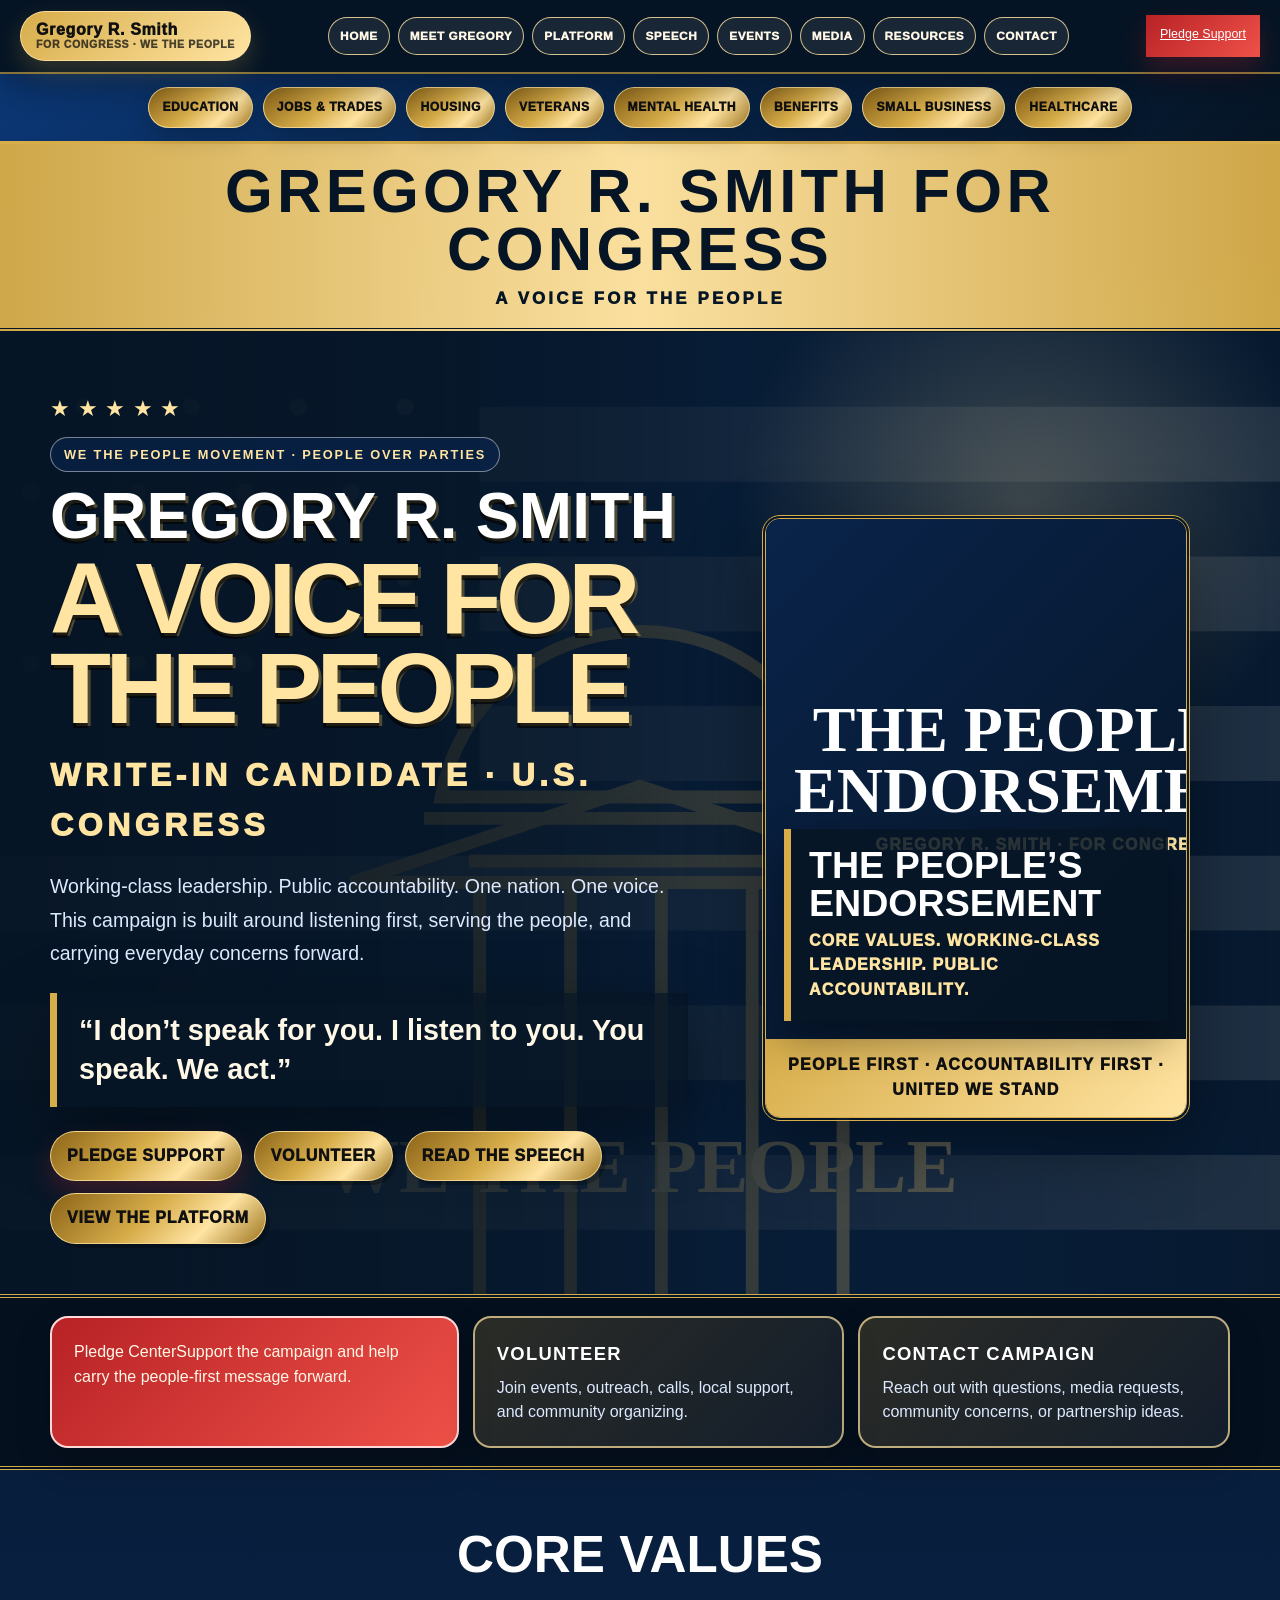
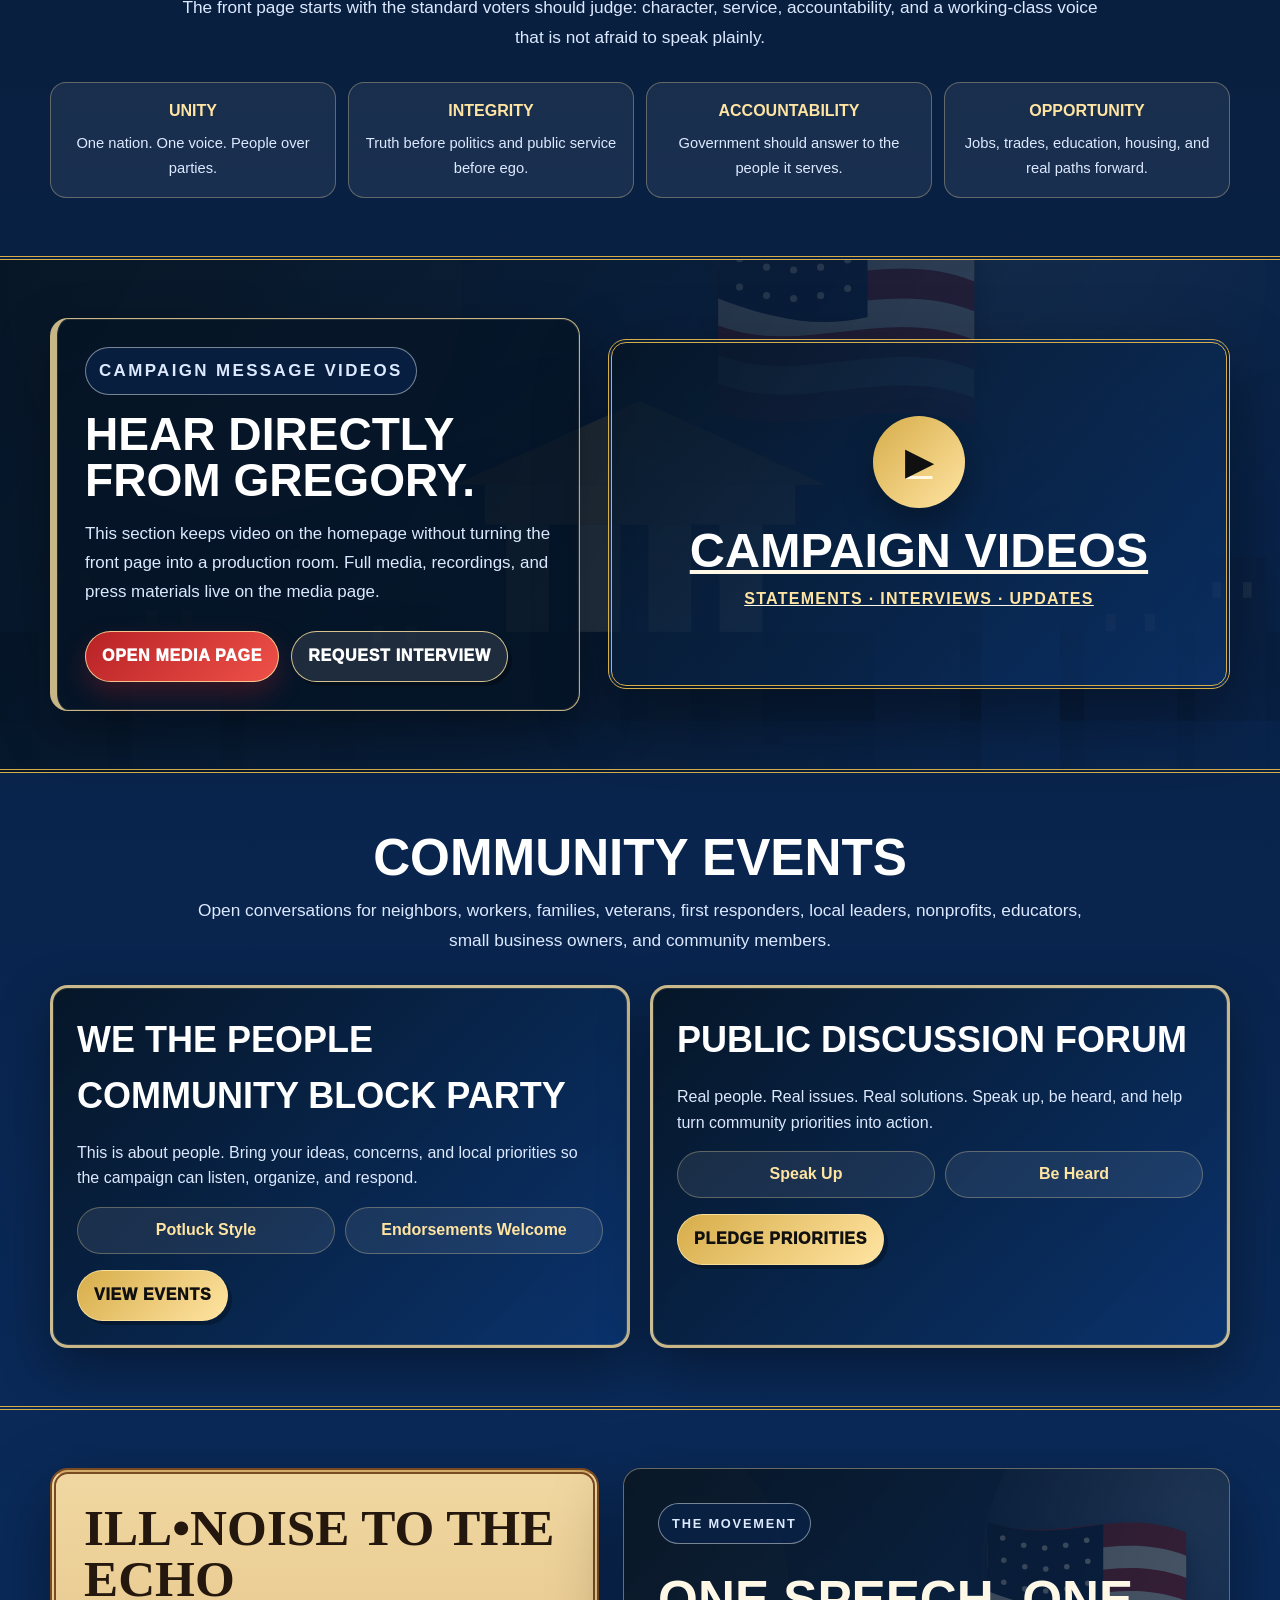
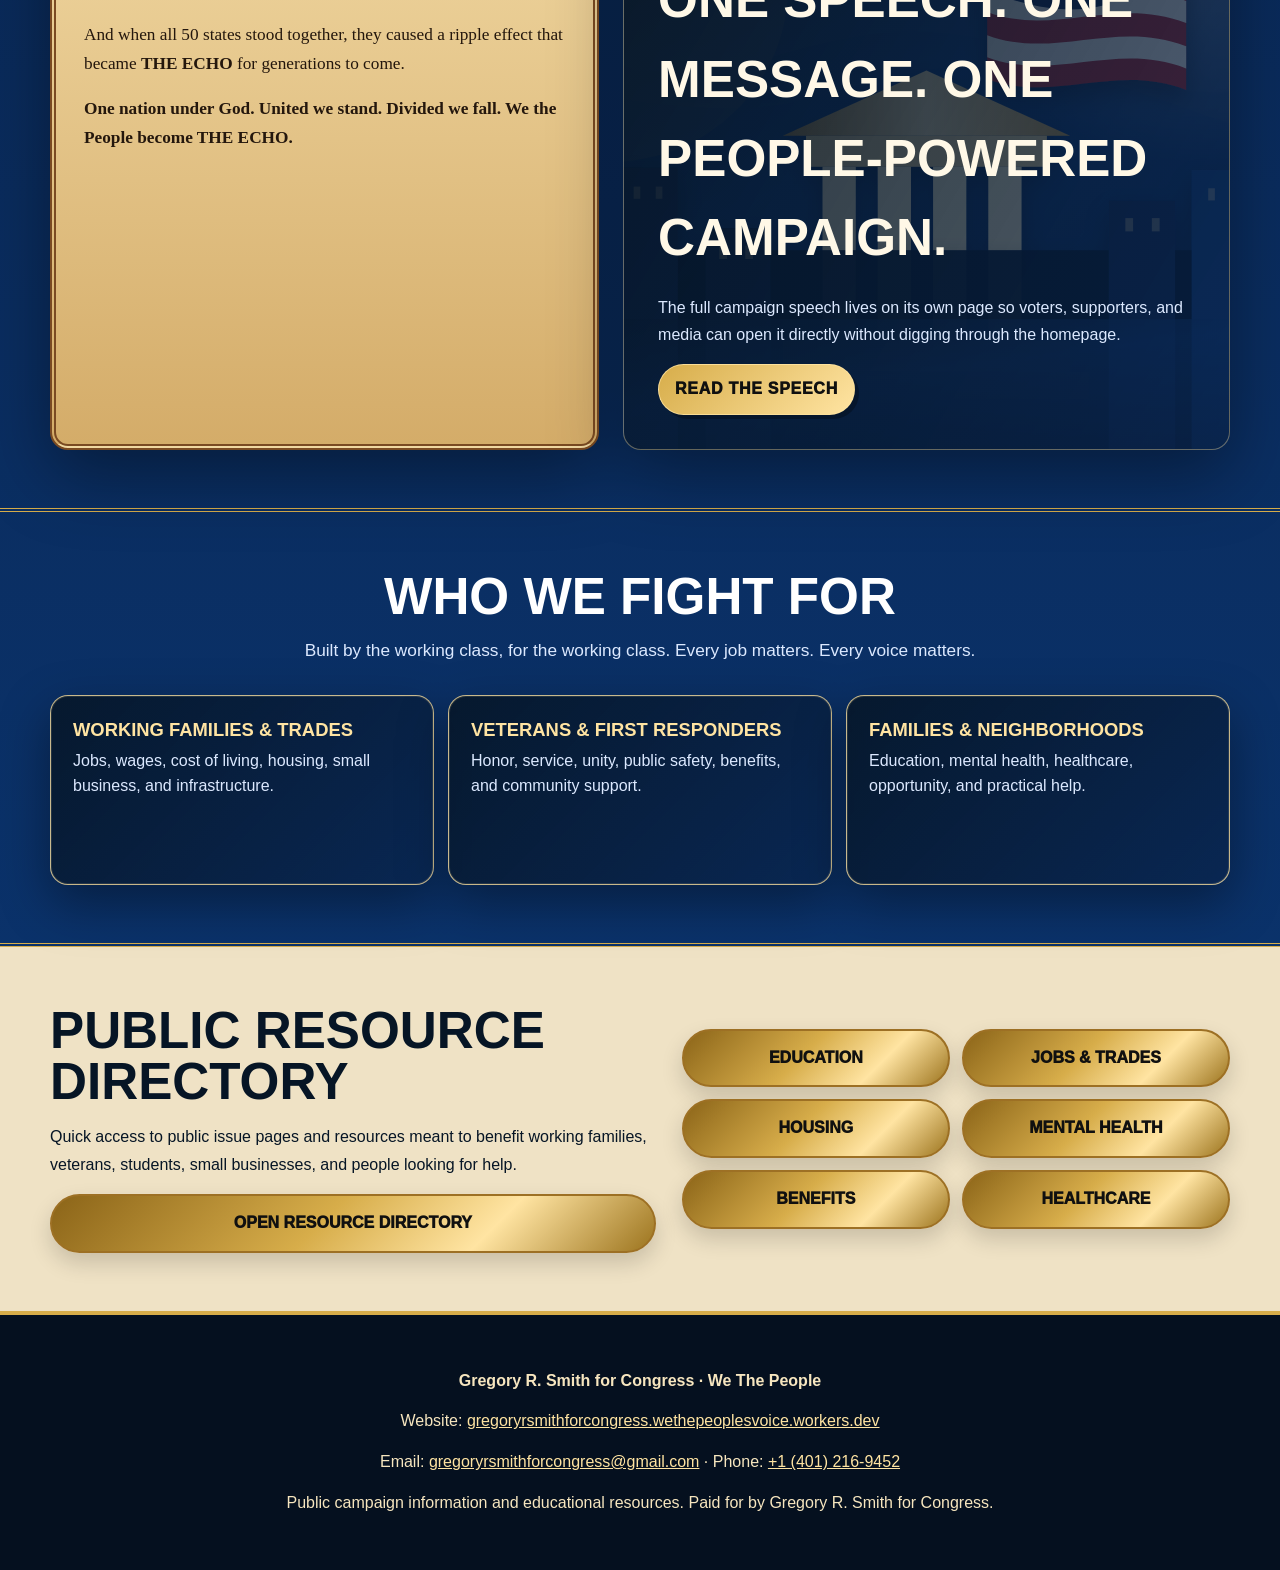
==== commit 74d056d6: "Upgrade homepage to national campaign front page" ====
--- a/index.html
+++ b/index.html
@@ -3,46 +3,43 @@
 <head>
   <meta charset="UTF-8" />
   <meta name="viewport" content="width=device-width, initial-scale=1.0" />
-  <meta name="description" content="Gregory R. Smith for Congress — We The People campaign homepage with the movement speech, community events, campaign tour map, issues, volunteer action, and public resources." />
-  <title>Gregory R. Smith for Congress | We The People</title>
+  <meta name="description" content="Gregory R. Smith for Congress — A Voice for the People. Official campaign homepage with pledge, volunteer, events, platform, media, and public resource paths." />
+  <title>Gregory R. Smith for Congress | A Voice for the People</title>
   <link rel="stylesheet" href="/css/style.css" />
   <style>
-    :root{--navy:#061525;--navy2:#09234a;--blue:#0b3775;--gold:#d7ad4a;--gold2:#ffe4a2;--cream:#fff8e7;--white:#fff;--soft:#dce9ff;--red:#b82226;--shadow:0 24px 70px rgba(0,0,0,.38)}
-    *{box-sizing:border-box}body.front-page{margin:0;background:radial-gradient(circle at 12% 8%,rgba(31,111,235,.32),transparent 28rem),radial-gradient(circle at 88% 15%,rgba(215,173,74,.16),transparent 28rem),linear-gradient(180deg,#061525,#09234a 46%,#0b3775);color:var(--cream);font-family:Arial,Helvetica,sans-serif}.wrap{width:min(1180px,calc(100% - 32px));margin:0 auto}
-    header{position:sticky;top:0;z-index:50;border-bottom:2px solid rgba(215,173,74,.62);background:rgba(6,21,37,.96);box-shadow:0 12px 32px rgba(0,0,0,.32);backdrop-filter:blur(14px)}.nav{display:flex;align-items:center;justify-content:space-between;gap:14px;width:min(1240px,calc(100% - 24px));margin:0 auto;padding:12px 0}.brand a,.menu a,.resource-tabs a,.gold-bubble,.hero-actions a{display:inline-flex;align-items:center;justify-content:center;border:1px solid rgba(255,228,162,.86);border-radius:999px;background:linear-gradient(135deg,var(--gold),var(--gold2));color:#101010;text-decoration:none;font-weight:950;letter-spacing:.04em;box-shadow:0 10px 24px rgba(215,173,74,.24);transition:.18s ease}.brand a{min-height:50px;padding:8px 16px;flex-direction:column;align-items:flex-start;white-space:nowrap;line-height:1.05}.brand small{font-size:.66rem;text-transform:uppercase;color:rgba(16,16,16,.75)}.menu{display:flex;flex-wrap:wrap;justify-content:flex-end;gap:8px}.menu a{min-height:40px;padding:9px 12px;font-size:.78rem;text-transform:uppercase}.menu a[href*="contribution"]{background:linear-gradient(135deg,#b82226,#ee4f45);color:#fff}.brand a:hover,.menu a:hover,.resource-tabs a:hover,.hero-actions a:hover,.gold-bubble:hover{transform:translateY(-2px);box-shadow:0 16px 34px rgba(215,173,74,.36)}
-    .resource-top{background:linear-gradient(135deg,#0b3775,#061525);border-bottom:3px solid var(--gold)}.resource-tabs{display:flex;flex-wrap:wrap;gap:10px;justify-content:center;padding:14px 0}.resource-tabs a{min-height:42px;padding:10px 14px;font-size:.78rem;text-transform:uppercase}
-    section{scroll-margin-top:150px}.home-hero{position:relative;overflow:hidden;border-bottom:4px double var(--gold);background:linear-gradient(90deg,rgba(6,21,37,.98),rgba(6,21,37,.88) 44%,rgba(6,21,37,.64)),url('/assets/images/chicago-launch.svg') center/cover no-repeat}.home-hero:before{content:"";position:absolute;inset:0;background:radial-gradient(circle at 80% 18%,rgba(255,228,162,.22),transparent 18rem);pointer-events:none}.hero-grid{position:relative;z-index:1;display:grid;grid-template-columns:minmax(0,1.02fr) minmax(300px,.78fr);gap:34px;align-items:center;padding:64px 0 48px}.stars{color:var(--gold2);font-size:1.35rem;letter-spacing:.35em;margin-bottom:12px}.launch-kicker{display:inline-block;margin:0 0 16px;padding:9px 13px;border:1px solid rgba(255,255,255,.45);border-radius:999px;background:rgba(9,35,74,.72);color:var(--gold2);font:bold .8rem Arial,sans-serif;text-transform:uppercase;letter-spacing:.14em}.campaign-title{margin:0;text-transform:uppercase;line-height:.9;letter-spacing:.01em;text-shadow:0 5px 0 rgba(0,0,0,.62),3px 3px 0 rgba(215,173,74,.35)}.candidate-name{display:block;font-size:clamp(2.1rem,5vw,4.6rem);color:#fff}.people-headline{display:block;margin-top:8px;font-size:clamp(3.1rem,7.8vw,7.3rem);color:var(--gold2);letter-spacing:-.055em}.office-line{display:block;margin:18px 0;color:var(--gold2);font-size:clamp(1.4rem,2.9vw,2.4rem);font-weight:1000;letter-spacing:.14em;text-transform:uppercase}.hero-copy{max-width:780px;font-size:clamp(1.05rem,1.65vw,1.22rem);line-height:1.72;color:#dce9ff}.mission-quote{max-width:780px;margin:22px 0;padding:18px 22px;border-left:7px solid var(--gold);background:rgba(6,21,37,.72);box-shadow:var(--shadow);font-size:clamp(1.25rem,2.25vw,1.8rem);font-weight:900;line-height:1.35}.hero-actions{display:flex;flex-wrap:wrap;gap:12px;margin-top:26px}.hero-actions a{min-height:46px;padding:12px 16px;text-transform:uppercase}.hero-actions a.secondary{background:rgba(255,255,255,.10);color:#fff}.hero-actions a.red{background:linear-gradient(135deg,#b82226,#ef5148);color:#fff}
-    .poster-frame,.map-frame{border:4px double var(--gold);background:rgba(6,21,37,.84);box-shadow:var(--shadow);overflow:hidden;border-radius:18px}.poster-slot{position:relative;min-height:320px;background:linear-gradient(135deg,#09234a,#061525);display:grid;place-items:center;text-align:center;padding:26px}.poster-slot img{position:absolute;inset:0;width:100%;height:100%;object-fit:cover;display:block}.poster-slot.image-missing img{display:none}.poster-text{position:relative;z-index:1}.poster-text strong{display:block;color:#fff;font-family:Georgia,serif;font-size:clamp(1.8rem,4vw,3.4rem);line-height:.96;text-transform:uppercase}.poster-text span{display:block;margin-top:12px;color:var(--gold2);font-weight:900;text-transform:uppercase;letter-spacing:.08em}.poster-frame figcaption,.map-frame figcaption{padding:14px 16px;background:linear-gradient(135deg,var(--gold),var(--gold2));color:#101010;font-weight:950;text-align:center;text-transform:uppercase;letter-spacing:.08em}
-    .quick-strip{background:var(--navy);border-bottom:3px solid var(--gold)}.quick-strip .wrap{display:grid;grid-template-columns:repeat(4,1fr);gap:12px;padding:18px 0}.quick-strip a{padding:17px 18px;text-align:center;background:linear-gradient(135deg,var(--gold),var(--gold2));color:#101010;border-radius:999px;font-weight:950;text-transform:uppercase;text-decoration:none;letter-spacing:.055em;box-shadow:0 10px 24px rgba(215,173,74,.24)}
-    .live-news-home{background:linear-gradient(120deg,rgba(6,21,37,.94),rgba(9,35,74,.82)),url('/assets/images/maui-newsroom-backdrop.jpg') center/cover no-repeat}.live-news-grid{display:grid;grid-template-columns:minmax(0,1.05fr) minmax(280px,.95fr);gap:26px;align-items:stretch}.live-news-card{position:relative;min-height:360px;border:4px double var(--gold);border-radius:22px;overflow:hidden;background:linear-gradient(180deg,rgba(7,31,55,.08),rgba(6,21,37,.84)),url('/assets/images/maui-newsroom-backdrop.jpg') center/cover no-repeat;box-shadow:var(--shadow)}.live-news-badge{position:absolute;top:18px;left:18px;display:inline-flex;gap:8px;align-items:center;padding:9px 12px;border-radius:999px;background:#b82226;color:#fff;font-weight:1000;text-transform:uppercase;letter-spacing:.08em}.live-news-badge span{width:10px;height:10px;border-radius:50%;background:#fff;box-shadow:0 0 0 5px rgba(255,255,255,.22)}.live-news-lower{position:absolute;left:22px;right:22px;bottom:22px;padding:16px 18px;background:rgba(6,21,37,.90);border-left:7px solid var(--gold);box-shadow:0 14px 34px rgba(0,0,0,.32)}.live-news-lower strong{display:block;color:#fff;font-size:1.35rem;text-transform:uppercase}.live-news-lower span{display:block;color:var(--gold2);font-weight:900;margin-top:4px}
-    .section-pad{padding:58px 0;border-bottom:4px double var(--gold)}.section-head{max-width:920px;margin:0 auto 30px;text-align:center}.section-head h2{margin:0 0 12px;text-transform:uppercase;font-size:clamp(2rem,4vw,3.2rem);line-height:1.05;color:#fff}.section-head p{margin:0;color:#dce9ff;font-size:1.08rem;line-height:1.7}.two-col{display:grid;grid-template-columns:minmax(280px,.9fr) minmax(0,1.1fr);gap:28px;align-items:center}.text-panel{padding:28px;background:rgba(6,21,37,.76);border:1px solid rgba(255,255,255,.18);border-left:7px solid var(--gold);box-shadow:0 16px 40px rgba(0,0,0,.24);border-radius:18px}.text-panel h2,.text-panel h3{margin:0 0 12px;text-transform:uppercase;color:#fff;font-size:clamp(1.8rem,3.6vw,3rem);line-height:1}.text-panel p{color:#dce9ff;line-height:1.7;font-size:1.06rem}.values-row{display:grid;grid-template-columns:repeat(4,1fr);gap:12px;margin-top:18px}.value-mini{padding:16px;border:1px solid rgba(255,228,162,.32);border-radius:16px;background:rgba(255,255,255,.07);text-align:center}.value-mini strong{display:block;color:var(--gold2);text-transform:uppercase;margin-bottom:7px}.value-mini span{color:#dce9ff;font-size:.92rem;line-height:1.45}
-    .map-frame img{width:100%;display:block;background:#061525}.map-image-slot{min-height:420px;display:grid;place-items:center;background:linear-gradient(135deg,#061525,#0b3775);text-align:center;padding:28px}.map-image-slot.image-missing img{display:none}.map-fallback{max-width:720px}.map-fallback strong{display:block;color:#fff;font-family:Georgia,serif;font-size:clamp(2.2rem,5vw,4.5rem);line-height:1;text-transform:uppercase}.map-fallback span{display:block;margin-top:14px;color:var(--gold2);font-weight:950;text-transform:uppercase;letter-spacing:.08em}.city-links{display:grid;grid-template-columns:repeat(5,1fr);gap:12px;margin-top:18px}.city-links a{padding:13px 10px;border:1px solid rgba(255,228,162,.45);border-radius:14px;background:rgba(255,255,255,.08);color:var(--gold2);text-align:center;text-decoration:none;font-weight:950;text-transform:uppercase}.city-links a:hover{background:var(--gold);color:#101010}
-    .speech-strip{display:grid;grid-template-columns:minmax(280px,.95fr) minmax(0,1.05fr);gap:24px;align-items:stretch}.parchment-card{padding:28px;border:6px double #7a4a22;border-radius:18px;background:linear-gradient(180deg,#f0d7a1,#d4ac69);color:#24170d;box-shadow:var(--shadow)}.parchment-card h2{font-family:Georgia,serif;text-transform:uppercase;font-size:clamp(2.1rem,4vw,3.5rem);line-height:1;margin:0 0 16px}.parchment-card p{font-family:Georgia,serif;font-size:1.08rem;line-height:1.65}.movement-card{border-radius:18px;overflow:hidden;background:linear-gradient(120deg,rgba(6,21,37,.9),rgba(9,35,74,.68)),url('/assets/images/campaign-road.svg') center/cover no-repeat;display:flex;align-items:center;padding:34px;border:1px solid rgba(255,228,162,.38);box-shadow:var(--shadow)}.movement-card h2{margin:0 0 12px;text-transform:uppercase;font-size:clamp(2rem,4vw,3.2rem)}.movement-card p{line-height:1.7;color:#dce9ff}.movement-card .gold-bubble{width:max-content;margin-top:12px;padding:12px 18px}
-    .event-grid{display:grid;grid-template-columns:1fr 1fr;gap:20px}.event-card{padding:22px;border:3px solid rgba(215,173,74,.65);border-radius:18px;background:linear-gradient(135deg,rgba(6,21,37,.92),rgba(11,55,117,.72));box-shadow:0 18px 40px rgba(0,0,0,.28);min-height:230px}.event-card h3{margin:0 0 10px;color:#fff;text-transform:uppercase;font-size:clamp(1.55rem,3vw,2.25rem)}.event-card p{color:#dce9ff;line-height:1.6}.event-meta{display:grid;grid-template-columns:1fr 1fr;gap:10px;margin:16px 0}.event-meta span{padding:10px;border-radius:999px;background:rgba(255,255,255,.08);border:1px solid rgba(255,228,162,.3);color:var(--gold2);font-weight:900;text-align:center}.event-card .gold-bubble{padding:11px 15px}.fight-grid{display:grid;grid-template-columns:repeat(3,1fr);gap:14px}.fight-card{min-height:190px;padding:22px;border-radius:18px;border:1px solid rgba(255,228,162,.34);background:linear-gradient(135deg,rgba(6,21,37,.86),rgba(9,35,74,.72));box-shadow:0 16px 34px rgba(0,0,0,.24)}.fight-card strong{display:block;color:var(--gold2);text-transform:uppercase;font-size:1.15rem;line-height:1.25}.fight-card span{display:block;color:#dce9ff;margin-top:8px;line-height:1.55}.resource-callout{padding:58px 0;background:#efe2c5;color:#061525}.resource-card-clean{display:grid;grid-template-columns:minmax(0,1.05fr) minmax(280px,.95fr);gap:26px;align-items:center}.resource-card-clean h2{margin:0 0 12px;text-transform:uppercase;font-size:clamp(2.1rem,4vw,3.4rem);line-height:1;color:#061525}.resource-card-clean p{line-height:1.7}.resource-preview{display:grid;grid-template-columns:repeat(2,1fr);gap:12px}.resource-pill{display:block;padding:15px;border:2px solid #9d7024;border-radius:999px;text-align:center;text-decoration:none;color:#061525;background:linear-gradient(145deg,#fff,#e4c785);font-weight:950;text-transform:uppercase;box-shadow:0 10px 22px rgba(0,0,0,.16)}.footer-contact{padding:38px 20px;text-align:center;border-top:4px solid var(--gold);background:#05101f;color:#f7e6bf}.footer-contact a{color:var(--gold2)}
-    @media(max-width:980px){.nav{display:grid;grid-template-columns:1fr}.menu{justify-content:center}.hero-grid,.two-col,.speech-strip,.resource-card-clean,.live-news-grid{grid-template-columns:1fr}.values-row,.fight-grid,.event-grid{grid-template-columns:1fr}.quick-strip .wrap,.city-links{grid-template-columns:1fr 1fr}.resource-preview{grid-template-columns:1fr 1fr}}
-    @media(max-width:640px){.candidate-name{font-size:2rem}.people-headline{font-size:3rem}.quick-strip .wrap,.city-links,.resource-preview{grid-template-columns:1fr}.map-image-slot{min-height:300px}.menu a{width:100%}}
+    :root{--navy:#061525;--blue:#0b3775;--gold:#d7ad4a;--gold2:#ffe4a2;--cream:#fff8e7;--soft:#dce9ff;--red:#b82226;--shadow:0 24px 70px rgba(0,0,0,.38)}
+    *{box-sizing:border-box}html{scroll-behavior:smooth}body.front-page{margin:0;color:var(--cream);font-family:Arial,Helvetica,sans-serif;background:radial-gradient(circle at 12% 8%,rgba(31,111,235,.28),transparent 30rem),radial-gradient(circle at 88% 15%,rgba(215,173,74,.18),transparent 30rem),linear-gradient(180deg,#061525,#09234a 48%,#0b3775)}a{color:inherit}.wrap{width:min(1180px,calc(100% - 32px));margin:0 auto}.site-header{position:sticky;top:0;z-index:60;background:rgba(6,21,37,.97);border-bottom:2px solid rgba(215,173,74,.62);box-shadow:0 12px 32px rgba(0,0,0,.32);backdrop-filter:blur(14px)}
+    .nav{width:min(1240px,calc(100% - 24px));margin:0 auto;min-height:72px;display:grid;grid-template-columns:auto 1fr auto;align-items:center;gap:14px;padding:10px 0}.brand-link{display:inline-flex;flex-direction:column;justify-content:center;min-height:50px;padding:8px 15px;border:1px solid rgba(255,228,162,.86);border-radius:999px;background:linear-gradient(135deg,var(--gold),var(--gold2));color:#101010;text-decoration:none;font-weight:950;letter-spacing:.04em;line-height:1.05;white-space:nowrap;box-shadow:0 10px 24px rgba(215,173,74,.22)}.brand-link small{font-size:.66rem;text-transform:uppercase;color:rgba(16,16,16,.75)}.primary-menu{display:flex;align-items:center;justify-content:center;flex-wrap:wrap;gap:8px}.primary-menu a,.resource-tabs a,.btn{display:inline-flex;align-items:center;justify-content:center;border:1px solid rgba(255,228,162,.82);border-radius:999px;text-decoration:none;font-weight:950;text-transform:uppercase;letter-spacing:.045em;transition:.18s ease}.primary-menu a{min-height:38px;padding:8px 11px;background:rgba(255,255,255,.08);color:var(--cream);font-size:.74rem}.pledge-top,.btn.primary{background:linear-gradient(135deg,#b82226,#ef5148);color:#fff;box-shadow:0 12px 26px rgba(184,34,38,.28)}.pledge-top{min-height:42px;padding:10px 14px;font-size:.78rem;white-space:nowrap}.primary-menu a:hover,.resource-tabs a:hover,.btn:hover,.brand-link:hover{transform:translateY(-2px);box-shadow:0 16px 34px rgba(215,173,74,.28)}
+    .resource-top{background:linear-gradient(135deg,#0b3775,#061525);border-bottom:3px solid var(--gold)}.resource-tabs{display:flex;flex-wrap:wrap;gap:10px;justify-content:center;padding:13px 0}.resource-tabs a{min-height:40px;padding:10px 13px;background:linear-gradient(135deg,var(--gold),var(--gold2));color:#101010;font-size:.76rem;box-shadow:0 10px 22px rgba(0,0,0,.18)}.campaign-banner{background:linear-gradient(90deg,rgba(215,173,74,.96),rgba(255,228,162,.98),rgba(215,173,74,.96));color:#061525;border-bottom:4px double #061525;text-align:center}.campaign-banner .wrap{padding:18px 0 16px}.campaign-banner strong{display:block;text-transform:uppercase;letter-spacing:.07em;font-size:clamp(1.7rem,4.8vw,4.4rem);line-height:.95}.campaign-banner span{display:block;margin-top:7px;text-transform:uppercase;font-weight:950;letter-spacing:.19em;font-size:clamp(.78rem,1.5vw,1.05rem)}
+    section{scroll-margin-top:165px}.home-hero{position:relative;overflow:hidden;border-bottom:4px double var(--gold);background:linear-gradient(90deg,rgba(6,21,37,.98),rgba(6,21,37,.90) 48%,rgba(6,21,37,.66)),url('/assets/images/national-campaign-backdrop.svg') center/cover no-repeat}.home-hero:before{content:"";position:absolute;inset:0;background:radial-gradient(circle at 80% 18%,rgba(255,228,162,.22),transparent 18rem);pointer-events:none}.hero-grid{position:relative;z-index:1;display:grid;grid-template-columns:minmax(0,1.03fr) minmax(320px,.82fr);gap:34px;align-items:center;padding:60px 0 50px}.stars{color:var(--gold2);font-size:1.35rem;letter-spacing:.35em;margin-bottom:12px}.kicker{display:inline-block;margin:0 0 16px;padding:9px 13px;border:1px solid rgba(255,255,255,.45);border-radius:999px;background:rgba(9,35,74,.72);color:var(--gold2);font:bold .8rem Arial,sans-serif;text-transform:uppercase;letter-spacing:.14em}.campaign-title{margin:0;text-transform:uppercase;line-height:.9;letter-spacing:.01em;text-shadow:0 5px 0 rgba(0,0,0,.62),3px 3px 0 rgba(215,173,74,.35)}.candidate-name{display:block;font-size:clamp(2.05rem,5vw,4.8rem);color:#fff}.people-headline{display:block;margin-top:8px;font-size:clamp(3.1rem,7.8vw,7.4rem);color:var(--gold2);letter-spacing:-.055em}.office-line{display:block;margin:18px 0;color:var(--gold2);font-size:clamp(1.25rem,2.5vw,2.1rem);font-weight:1000;letter-spacing:.14em;text-transform:uppercase}.hero-copy{max-width:780px;font-size:clamp(1.05rem,1.65vw,1.22rem);line-height:1.72;color:var(--soft)}.mission-quote{max-width:780px;margin:22px 0;padding:18px 22px;border-left:7px solid var(--gold);background:rgba(6,21,37,.72);box-shadow:var(--shadow);font-size:clamp(1.25rem,2.25vw,1.8rem);font-weight:900;line-height:1.35}.hero-actions,.card-actions{display:flex;flex-wrap:wrap;gap:12px;margin-top:24px}.btn{min-height:46px;padding:12px 16px}.btn.secondary{background:rgba(255,255,255,.10);color:#fff}.btn.gold{background:linear-gradient(135deg,var(--gold),var(--gold2));color:#101010}
+    .endorsement-frame,.poster-frame,.map-frame,.video-frame{border:4px double var(--gold);background:rgba(6,21,37,.84);box-shadow:var(--shadow);overflow:hidden;border-radius:18px}.endorsement-slot{position:relative;min-height:520px;background:linear-gradient(135deg,#09234a,#061525);display:grid;place-items:center;text-align:center;padding:28px}.endorsement-slot img{position:absolute;inset:0;width:100%;height:100%;object-fit:cover;display:block}.endorsement-slot.image-missing img{display:none}.endorsement-overlay{position:absolute;left:18px;right:18px;bottom:18px;z-index:2;padding:18px;background:rgba(6,21,37,.86);border-left:7px solid var(--gold);box-shadow:0 18px 38px rgba(0,0,0,.36);text-align:left}.endorsement-overlay strong{display:block;color:#fff;text-transform:uppercase;font-size:clamp(1.35rem,3vw,2.35rem);line-height:1}.endorsement-overlay span{display:block;margin-top:6px;color:var(--gold2);font-weight:950;text-transform:uppercase;letter-spacing:.07em}.endorsement-fallback{position:relative;z-index:1}.endorsement-fallback strong{display:block;color:#fff;font-family:Georgia,serif;text-transform:uppercase;font-size:clamp(2rem,5vw,4.3rem);line-height:.95}.endorsement-fallback span{display:block;margin-top:12px;color:var(--gold2);font-weight:950;text-transform:uppercase;letter-spacing:.08em}.endorsement-frame figcaption,.poster-frame figcaption,.map-frame figcaption,.video-frame figcaption{padding:14px 16px;background:linear-gradient(135deg,var(--gold),var(--gold2));color:#101010;font-weight:950;text-align:center;text-transform:uppercase;letter-spacing:.08em}
+    .action-strip{background:#05101f;border-bottom:4px double var(--gold)}.action-grid{display:grid;grid-template-columns:1.1fr 1fr 1fr;gap:14px;padding:18px 0}.action-card{display:block;padding:22px;border:2px solid rgba(255,228,162,.70);border-radius:18px;background:linear-gradient(135deg,rgba(215,173,74,.18),rgba(255,255,255,.06));text-decoration:none;box-shadow:0 15px 34px rgba(0,0,0,.24)}.action-card.primary{background:linear-gradient(135deg,#b82226,#ef5148);border-color:#ffd8d8}.action-card strong{display:block;color:#fff;text-transform:uppercase;font-size:1.15rem;letter-spacing:.07em}.action-card span{display:block;margin-top:7px;color:var(--soft);line-height:1.5}.action-card.primary span{color:#fff}
+    .section-pad{padding:58px 0;border-bottom:4px double var(--gold)}.section-head{max-width:920px;margin:0 auto 30px;text-align:center}.section-head h2{margin:0 0 12px;text-transform:uppercase;font-size:clamp(2rem,4vw,3.2rem);line-height:1.05;color:#fff}.section-head p{margin:0;color:var(--soft);font-size:1.08rem;line-height:1.7}.two-col{display:grid;grid-template-columns:minmax(280px,.92fr) minmax(0,1.08fr);gap:28px;align-items:center}.text-panel{padding:28px;background:rgba(6,21,37,.76);border:1px solid rgba(255,255,255,.18);border-left:7px solid var(--gold);box-shadow:0 16px 40px rgba(0,0,0,.24);border-radius:18px}.text-panel h2,.text-panel h3{margin:0 0 12px;text-transform:uppercase;color:#fff;font-size:clamp(1.8rem,3.6vw,3rem);line-height:1}.text-panel p{color:var(--soft);line-height:1.7;font-size:1.06rem}.values-row{display:grid;grid-template-columns:repeat(4,1fr);gap:12px;margin-top:18px}.value-mini{padding:16px;border:1px solid rgba(255,228,162,.32);border-radius:16px;background:rgba(255,255,255,.07);text-align:center}.value-mini strong{display:block;color:var(--gold2);text-transform:uppercase;margin-bottom:7px}.value-mini span{color:var(--soft);font-size:.92rem;line-height:1.45}
+    .video-message{background:linear-gradient(120deg,rgba(6,21,37,.95),rgba(9,35,74,.80)),url('/assets/images/national-campaign-backdrop.svg') center/cover no-repeat}.video-frame{min-height:350px;display:grid;place-items:center;text-align:center;padding:24px;background:linear-gradient(135deg,rgba(6,21,37,.86),rgba(11,55,117,.58))}.play-mark{width:92px;height:92px;border-radius:50%;display:grid;place-items:center;margin:0 auto 18px;background:linear-gradient(135deg,var(--gold),var(--gold2));color:#101010;font-size:2.2rem;font-weight:1000;box-shadow:0 15px 34px rgba(0,0,0,.32)}.video-frame strong{display:block;text-transform:uppercase;color:#fff;font-size:clamp(1.7rem,3.8vw,3.4rem);line-height:1}.video-frame span{display:block;margin-top:12px;color:var(--gold2);font-weight:900;text-transform:uppercase;letter-spacing:.08em}.speech-strip{display:grid;grid-template-columns:minmax(280px,.95fr) minmax(0,1.05fr);gap:24px;align-items:stretch}.parchment-card{padding:28px;border:6px double #7a4a22;border-radius:18px;background:linear-gradient(180deg,#f0d7a1,#d4ac69);color:#24170d;box-shadow:var(--shadow)}.parchment-card h2{font-family:Georgia,serif;text-transform:uppercase;font-size:clamp(2.1rem,4vw,3.5rem);line-height:1;margin:0 0 16px}.parchment-card p{font-family:Georgia,serif;font-size:1.08rem;line-height:1.65}.movement-card{border-radius:18px;overflow:hidden;background:linear-gradient(120deg,rgba(6,21,37,.9),rgba(9,35,74,.68)),url('/assets/images/national-campaign-backdrop.svg') center/cover no-repeat;display:flex;align-items:center;padding:34px;border:1px solid rgba(255,228,162,.38);box-shadow:var(--shadow)}.movement-card h2{margin:0 0 12px;text-transform:uppercase;font-size:clamp(2rem,4vw,3.2rem)}.movement-card p{line-height:1.7;color:var(--soft)}
+    .event-grid{display:grid;grid-template-columns:1fr 1fr;gap:20px}.event-card{padding:24px;border:3px solid rgba(215,173,74,.65);border-radius:18px;background:linear-gradient(135deg,rgba(6,21,37,.92),rgba(11,55,117,.72));box-shadow:0 18px 40px rgba(0,0,0,.28);min-height:230px}.event-card h3{margin:0 0 10px;color:#fff;text-transform:uppercase;font-size:clamp(1.55rem,3vw,2.25rem)}.event-card p{color:var(--soft);line-height:1.6}.event-meta{display:grid;grid-template-columns:1fr 1fr;gap:10px;margin:16px 0}.event-meta span{padding:10px;border-radius:999px;background:rgba(255,255,255,.08);border:1px solid rgba(255,228,162,.3);color:var(--gold2);font-weight:900;text-align:center}.fight-grid{display:grid;grid-template-columns:repeat(3,1fr);gap:14px}.fight-card{min-height:190px;padding:22px;border-radius:18px;border:1px solid rgba(255,228,162,.34);background:linear-gradient(135deg,rgba(6,21,37,.86),rgba(9,35,74,.72));box-shadow:0 16px 34px rgba(0,0,0,.24)}.fight-card strong{display:block;color:var(--gold2);text-transform:uppercase;font-size:1.15rem;line-height:1.25}.fight-card span{display:block;color:var(--soft);margin-top:8px;line-height:1.55}.resource-callout{padding:58px 0;background:#efe2c5;color:#061525}.resource-card-clean{display:grid;grid-template-columns:minmax(0,1.05fr) minmax(280px,.95fr);gap:26px;align-items:center}.resource-card-clean h2{margin:0 0 12px;text-transform:uppercase;font-size:clamp(2.1rem,4vw,3.4rem);line-height:1;color:#061525}.resource-card-clean p{line-height:1.7}.resource-preview{display:grid;grid-template-columns:repeat(2,1fr);gap:12px}.resource-pill{display:block;padding:15px;border:2px solid #9d7024;border-radius:999px;text-align:center;text-decoration:none;color:#061525;background:linear-gradient(145deg,#fff,#e4c785);font-weight:950;text-transform:uppercase;box-shadow:0 10px 22px rgba(0,0,0,.16)}.footer-contact{padding:38px 20px;text-align:center;border-top:4px solid var(--gold);background:#05101f;color:#f7e6bf}.footer-contact a{color:var(--gold2)}
+    @media(max-width:1080px){.nav{grid-template-columns:1fr}.primary-menu{justify-content:center}.pledge-top{justify-self:center}.hero-grid,.two-col,.speech-strip,.resource-card-clean{grid-template-columns:1fr}.values-row,.fight-grid,.event-grid,.action-grid{grid-template-columns:1fr}.campaign-banner strong{font-size:clamp(2rem,7vw,4rem)}.endorsement-slot{min-height:460px}}
+    @media(max-width:640px){.wrap{width:min(100% - 22px,1180px)}.brand-link{width:100%;align-items:center}.primary-menu a,.pledge-top,.resource-tabs a,.btn{width:100%}.resource-tabs{gap:8px}.candidate-name{font-size:2.05rem}.people-headline{font-size:3.1rem}.hero-grid{padding:42px 0}.endorsement-slot{min-height:380px}.resource-preview{grid-template-columns:1fr}.event-meta{grid-template-columns:1fr}}
   </style>
 </head>
 <body class="front-page">
-  <header>
+  <header class="site-header">
     <div class="nav">
-      <div class="brand"><a href="/index.html"><span>Gregory R. Smith</span><small>For Congress · We The People Voice</small></a></div>
-      <nav class="menu" aria-label="Primary navigation">
+      <a class="brand-link" href="/index.html"><span>Gregory R. Smith</span><small>For Congress · We The People</small></a>
+      <nav class="primary-menu" aria-label="Primary navigation">
         <a href="/index.html" aria-current="page">Home</a>
-        <a href="/tour/index.html">Tour</a>
-        <a href="/echo-wall.html">Echo Wall</a>
-        <a href="/volunteer.html">Get Involved</a>
-        <a href="/education/index.html">Education</a>
         <a href="/about.html">Meet Gregory</a>
         <a href="/priorities.html">Platform</a>
-        <a href="/media.html#maui-live">Newsroom</a>
+        <a href="/speech.html">Speech</a>
+        <a href="/tour/index.html">Events</a>
+        <a href="/media.html">Media</a>
+        <a href="/resources.html">Resources</a>
         <a href="/contact.html">Contact</a>
-        <a href="/contribution.html">Donate</a>
       </nav>
+      <a class="pledge-top" href="/contribution.html">Pledge Support</a>
     </div>
   </header>
 
-  <div class="resource-top" aria-label="Resource navigation">
+  <div class="resource-top" aria-label="Public resource navigation">
     <div class="wrap resource-tabs">
       <a href="/resources.html#education">Education</a>
       <a href="/resources.html#jobs">Jobs & Trades</a>
@@ -55,107 +52,98 @@
     </div>
   </div>
 
+  <div class="campaign-banner" aria-label="Campaign title banner">
+    <div class="wrap">
+      <strong>Gregory R. Smith for Congress</strong>
+      <span>A Voice for the People</span>
+    </div>
+  </div>
+
   <main>
     <section class="home-hero">
       <div class="wrap hero-grid">
         <div>
           <div class="stars" aria-hidden="true">★★★★★</div>
-          <p class="launch-kicker">We The People Movement · People Over Parties</p>
+          <p class="kicker">We The People Movement · People Over Parties</p>
           <h1 class="campaign-title"><span class="candidate-name">Gregory R. Smith</span><span class="people-headline">A Voice For The People</span></h1>
-          <div class="office-line">For Congress</div>
+          <div class="office-line">Write-In Candidate · U.S. Congress</div>
           <p class="hero-copy">Working-class leadership. Public accountability. One nation. One voice. This campaign is built around listening first, serving the people, and carrying everyday concerns forward.</p>
           <blockquote class="mission-quote">“I don’t speak for you. I listen to you. You speak. We act.”</blockquote>
           <div class="hero-actions">
-            <a class="red" href="/volunteer.html">Get Involved</a>
-            <a href="/contribution.html">Donate Today</a>
-            <a class="secondary" href="/speech.html">Read The Speech</a>
-            <a class="secondary" href="/media.html#maui-live">Newsroom Live</a>
-            <a class="secondary" href="/tour/index.html">Find A City</a>
-          </div>
-        </div>
-        <figure class="poster-frame" aria-label="Gregory R. Smith campaign portrait area">
-          <div class="poster-slot" data-fallback="Candidate image ready">
-            <img src="/assets/images/the-peoples-voice.jpg" alt="The People’s Voice poster for Gregory R. Smith" onerror="this.parentElement.classList.add('image-missing');this.remove();" />
-            <div class="poster-text"><strong>The People’s Voice</strong><span>Recognizing Gregory R. Smith as a voice for working Americans</span></div>
-          </div>
-          <figcaption>People First · Accountability First</figcaption>
+            <a class="btn primary" href="/contribution.html">Pledge Support</a>
+            <a class="btn gold" href="/volunteer.html">Volunteer</a>
+            <a class="btn secondary" href="/speech.html">Read The Speech</a>
+            <a class="btn secondary" href="/priorities.html">View The Platform</a>
+          </div>
+        </div>
+        <figure class="endorsement-frame" aria-label="The People's Endorsement campaign image">
+          <div class="endorsement-slot">
+            <img src="/assets/images/peoples-endorsement.jpg" alt="The People’s Endorsement poster for Gregory R. Smith" onerror="this.parentElement.classList.add('image-missing');this.remove();" />
+            <div class="endorsement-fallback"><strong>The People’s Endorsement</strong><span>Gregory R. Smith · For Congress</span></div>
+            <div class="endorsement-overlay"><strong>The People’s Endorsement</strong><span>Core values. Working-class leadership. Public accountability.</span></div>
+          </div>
+          <figcaption>People First · Accountability First · United We Stand</figcaption>
         </figure>
       </div>
     </section>
 
-    <section class="quick-strip" aria-label="Campaign focus areas">
-      <div class="wrap">
-        <a href="/speech.html">Movement Speech</a>
-        <a href="/tour/index.html">Community Events</a>
-        <a href="/priorities.html">Platform Issues</a>
-        <a href="/volunteer.html">Volunteer</a>
-      </div>
-    </section>
-
-    <section class="section-pad live-news-home" id="newsroom-live">
-      <div class="wrap live-news-grid">
-        <div class="text-panel">
-          <p class="launch-kicker">Newsroom · Maui Live Feed</p>
-          <h2>Campaign coverage that feels like real local news.</h2>
-          <p>The newsroom segment is now linked from the homepage so visitors, supporters, and media can open the Maui live-news setup without hunting for it.</p>
-          <p>Use this section for the interview look, the lower-third candidate graphic, and the reporter-style question flow that keeps the focus on Gregory and the people-first message.</p>
-          <div class="hero-actions"><a href="/media.html#maui-live">Open Newsroom Live</a><a class="secondary" href="/media.html">Media Room</a></div>
-        </div>
-        <a class="live-news-card" href="/media.html#maui-live" aria-label="Open the Maui live-news campaign segment">
-          <div class="live-news-badge"><span aria-hidden="true"></span>Live · Maui</div>
-          <div class="live-news-lower"><strong>Gregory R. Smith</strong><span>Write-In Candidate · We The People Voice</span></div>
-        </a>
-      </div>
-    </section>
-
-    <section class="section-pad" id="campaign-map">
+    <section class="action-strip" aria-label="Priority campaign actions">
+      <div class="wrap action-grid">
+        <a class="action-card primary" href="/contribution.html"><strong>Pledge Center</strong><span>Support the campaign and help carry the people-first message forward.</span></a>
+        <a class="action-card" href="/volunteer.html"><strong>Volunteer</strong><span>Join events, outreach, calls, local support, and community organizing.</span></a>
+        <a class="action-card" href="/contact.html"><strong>Contact Campaign</strong><span>Reach out with questions, media requests, community concerns, or partnership ideas.</span></a>
+      </div>
+    </section>
+
+    <section class="section-pad" id="core-values">
       <div class="wrap">
         <div class="section-head">
-          <h2>Community Block Party Tour Map</h2>
-          <p>One conversation. One community. One movement. The tour map gives supporters a fast way to find the city stops and follow the campaign across the country.</p>
-        </div>
-        <figure class="map-frame">
-          <div class="map-image-slot">
-            <img src="/assets/images/campaign-map.jpg" alt="We The People Community Block Party Tour map showing campaign city stops" onerror="this.parentElement.classList.add('image-missing');this.remove();" />
-            <div class="map-fallback"><strong>Campaign Map Ready</strong><span>Upload the map image as /assets/images/campaign-map.jpg</span></div>
-          </div>
-          <figcaption>10 Cities · 1 Mission · Countless Voices</figcaption>
-        </figure>
-        <div class="city-links" aria-label="Campaign city quick links">
-          <a href="/tour/chicago.html">Chicago</a>
-          <a href="/tour/new-york.html">New York</a>
-          <a href="/tour/atlanta.html">Atlanta</a>
-          <a href="/tour/dallas.html">Dallas</a>
-          <a href="/tour/denver.html">Denver</a>
-          <a href="/tour/seattle.html">Seattle</a>
-          <a href="/tour/portland.html">Portland</a>
-          <a href="/tour/los-angeles.html">Los Angeles</a>
-          <a href="/tour/maui.html">Maui</a>
-          <a href="/tour/washington-dc.html">Washington DC</a>
-        </div>
-      </div>
-    </section>
-
-    <section class="section-pad" id="about">
+          <h2>Core Values</h2>
+          <p>The front page starts with the standard voters should judge: character, service, accountability, and a working-class voice that is not afraid to speak plainly.</p>
+        </div>
+        <div class="values-row">
+          <div class="value-mini"><strong>Unity</strong><span>One nation. One voice. People over parties.</span></div>
+          <div class="value-mini"><strong>Integrity</strong><span>Truth before politics and public service before ego.</span></div>
+          <div class="value-mini"><strong>Accountability</strong><span>Government should answer to the people it serves.</span></div>
+          <div class="value-mini"><strong>Opportunity</strong><span>Jobs, trades, education, housing, and real paths forward.</span></div>
+        </div>
+      </div>
+    </section>
+
+    <section class="section-pad video-message" id="campaign-videos">
       <div class="wrap two-col">
-        <figure class="poster-frame">
-          <div class="poster-slot">
-            <img src="/assets/images/peoples-endorsement.jpg" alt="The People’s Endorsement campaign poster" onerror="this.parentElement.classList.add('image-missing');this.remove();" />
-            <div class="poster-text"><strong>The People’s Endorsement</strong><span>Gregory R. Smith · For Congress</span></div>
-          </div>
-          <figcaption>Working-Class Leadership · Public Accountability</figcaption>
-        </figure>
         <div class="text-panel">
-          <p class="launch-kicker">About Gregory</p>
-          <h2>Built from real work. Focused on real people.</h2>
-          <p>Gregory R. Smith is building a campaign around working people, clear communication, public accountability, and useful resources families can actually use.</p>
-          <div class="values-row">
-            <div class="value-mini"><strong>Beliefs</strong><span>People before party. Truth before politics.</span></div>
-            <div class="value-mini"><strong>Vision</strong><span>A government that listens, works, and answers.</span></div>
-            <div class="value-mini"><strong>Mission</strong><span>Carry working voices forward with honesty and action.</span></div>
-            <div class="value-mini"><strong>Values</strong><span>Unity, integrity, accountability, service, opportunity.</span></div>
-          </div>
-          <div class="hero-actions"><a href="/about.html">Meet Gregory</a><a class="secondary" href="/endorsement.html">Endorse</a></div>
+          <p class="kicker">Campaign Message Videos</p>
+          <h2>Hear directly from Gregory.</h2>
+          <p>This section keeps video on the homepage without turning the front page into a production room. Full media, recordings, and press materials live on the media page.</p>
+          <div class="card-actions"><a class="btn primary" href="/media.html">Open Media Page</a><a class="btn secondary" href="/contact.html">Request Interview</a></div>
+        </div>
+        <a class="video-frame" href="/media.html" aria-label="Open campaign media and videos">
+          <div>
+            <div class="play-mark">▶</div>
+            <strong>Campaign Videos</strong>
+            <span>Statements · Interviews · Updates</span>
+          </div>
+        </a>
+      </div>
+    </section>
+
+    <section class="section-pad" id="events">
+      <div class="wrap">
+        <div class="section-head"><h2>Community Events</h2><p>Open conversations for neighbors, workers, families, veterans, first responders, local leaders, nonprofits, educators, small business owners, and community members.</p></div>
+        <div class="event-grid">
+          <article class="event-card">
+            <h3>We The People Community Block Party</h3>
+            <p>This is about people. Bring your ideas, concerns, and local priorities so the campaign can listen, organize, and respond.</p>
+            <div class="event-meta"><span>Potluck Style</span><span>Donations Welcome</span></div>
+            <a class="btn gold" href="/tour/index.html">View Events</a>
+          </article>
+          <article class="event-card">
+            <h3>Public Discussion Forum</h3>
+            <p>Real people. Real issues. Real solutions. Speak up, be heard, and help turn community priorities into action.</p>
+            <div class="event-meta"><span>Speak Up</span><span>Be Heard</span></div>
+            <a class="btn gold" href="/people-vote.html">Vote Priorities</a>
+          </article>
         </div>
       </div>
     </section>
@@ -169,31 +157,11 @@
         </div>
         <div class="movement-card">
           <div>
-            <p class="launch-kicker">Our Movement</p>
-            <h2>One speech. One message. One people-powered movement.</h2>
+            <p class="kicker">The Movement</p>
+            <h2>One speech. One message. One people-powered campaign.</h2>
             <p>The full campaign speech lives on its own page so voters, supporters, and media can open it directly without digging through the homepage.</p>
-            <a class="gold-bubble" href="/speech.html">Read The Speech</a>
-          </div>
-        </div>
-      </div>
-    </section>
-
-    <section class="section-pad" id="events">
-      <div class="wrap">
-        <div class="section-head"><h2>Community Events</h2><p>Open conversations for neighbors, workers, families, veterans, first responders, local leaders, nonprofits, educators, small business owners, and community members.</p></div>
-        <div class="event-grid">
-          <article class="event-card">
-            <h3>We The People Community Block Party</h3>
-            <p>This is not about political parties. This is about people. Bring a dish, bring your ideas, bring your concerns, and help shape solutions.</p>
-            <div class="event-meta"><span>Potluck Style</span><span>Donations Welcome</span></div>
-            <a class="gold-bubble" href="/tour/index.html">View Events</a>
-          </article>
-          <article class="event-card">
-            <h3>Public Discussion Forum</h3>
-            <p>Real people. Real issues. Real solutions. Come out, speak up, be heard, and help turn community priorities into action.</p>
-            <div class="event-meta"><span>Speak Up</span><span>Be Heard</span></div>
-            <a class="gold-bubble" href="/people-vote.html">Vote Priorities</a>
-          </article>
+            <a class="btn gold" href="/speech.html">Read The Speech</a>
+          </div>
         </div>
       </div>
     </section>
@@ -204,7 +172,7 @@
         <div class="fight-grid">
           <div class="fight-card"><strong>Working Families & Trades</strong><span>Jobs, wages, cost of living, housing, small business, and infrastructure.</span></div>
           <div class="fight-card"><strong>Veterans & First Responders</strong><span>Honor, service, unity, public safety, benefits, and community support.</span></div>
-          <div class="fight-card"><strong>Families & Neighborhoods</strong><span>Education, mental health, opportunity, family resources, and practical help.</span></div>
+          <div class="fight-card"><strong>Families & Neighborhoods</strong><span>Education, mental health, healthcare, opportunity, and practical help.</span></div>
         </div>
       </div>
     </section>
@@ -213,25 +181,23 @@
       <div class="wrap resource-card-clean">
         <div>
           <h2>Public Resource Directory</h2>
-          <p>Quick access to campaign information, public issues, contact options, volunteer action, and resources meant to benefit the whole family.</p>
-          <a class="resource-pill" href="/resources.html">Explore All Resources</a>
+          <p>Quick access to public issue pages and resources meant to benefit working families, veterans, students, small businesses, and people looking for help.</p>
+          <a class="resource-pill" href="/resources.html">Open Resource Directory</a>
         </div>
         <div class="resource-preview" aria-label="Featured resource categories">
-          <a class="resource-pill" href="/priorities.html">Platform</a>
-          <a class="resource-pill" href="/contact.html">Contact</a>
-          <a class="resource-pill" href="/volunteer.html">Volunteer</a>
-          <a class="resource-pill" href="/resources.html">Resources</a>
+          <a class="resource-pill" href="/resources.html#education">Education</a>
+          <a class="resource-pill" href="/resources.html#jobs">Jobs & Trades</a>
+          <a class="resource-pill" href="/resources.html#housing">Housing</a>
           <a class="resource-pill" href="/mental-health.html">Mental Health</a>
-          <a class="resource-pill" href="/endorsement.html">Endorse</a>
-          <a class="resource-pill" href="/contribution.html">Contribution</a>
-          <a class="resource-pill" href="/people-vote.html">People Vote</a>
+          <a class="resource-pill" href="/resources.html#benefits">Benefits</a>
+          <a class="resource-pill" href="/resources.html#healthcare">Healthcare</a>
         </div>
       </div>
     </section>
   </main>
 
   <footer class="footer-contact">
-    <p><strong>Gregory R. Smith for Congress · We The People Voice</strong></p>
+    <p><strong>Gregory R. Smith for Congress · We The People</strong></p>
     <p>Website: <a href="https://gregoryrsmithforcongress.wethepeoplesvoice.workers.dev">gregoryrsmithforcongress.wethepeoplesvoice.workers.dev</a></p>
     <p>Email: <a href="mailto:gregoryrsmithforcongress@gmail.com">gregoryrsmithforcongress@gmail.com</a> · Phone: <a href="tel:+14012169452">+1 (401) 216-9452</a></p>
     <p>Public campaign information and educational resources. Paid for by Gregory R. Smith for Congress.</p>
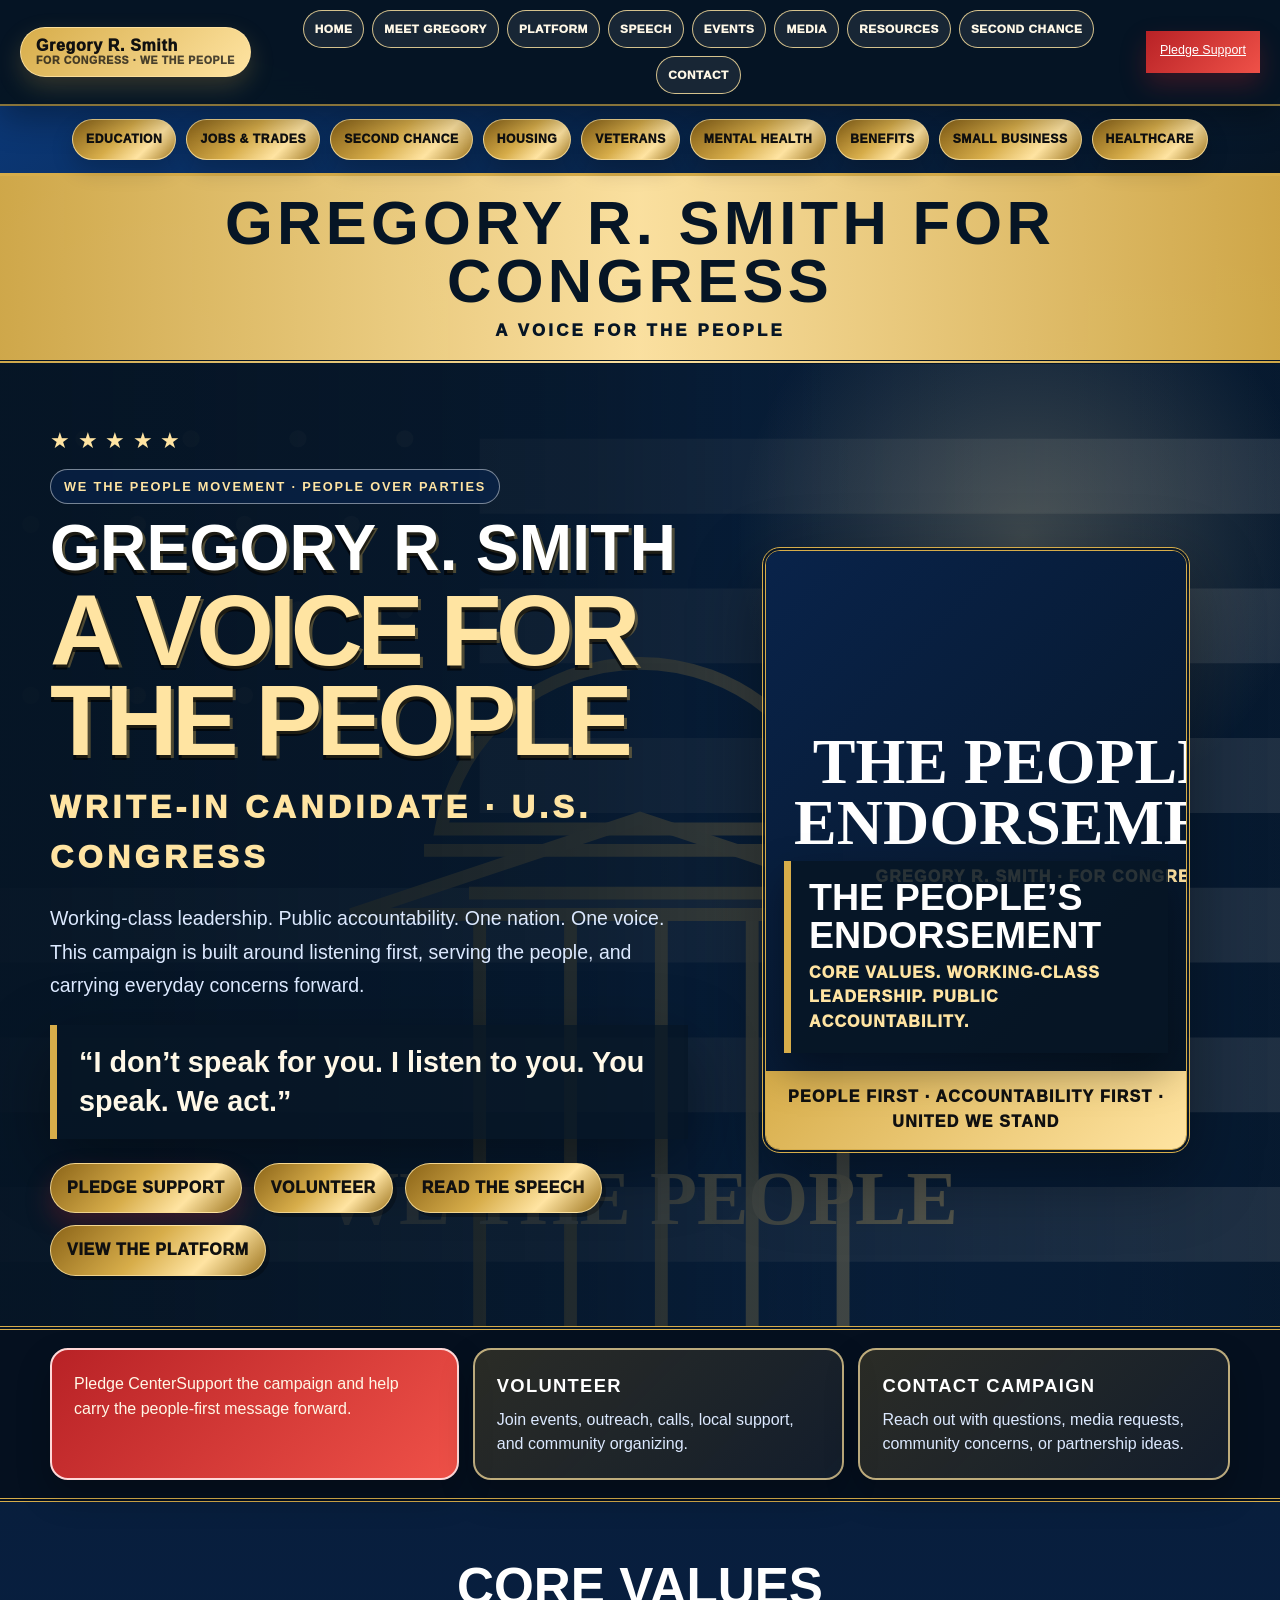
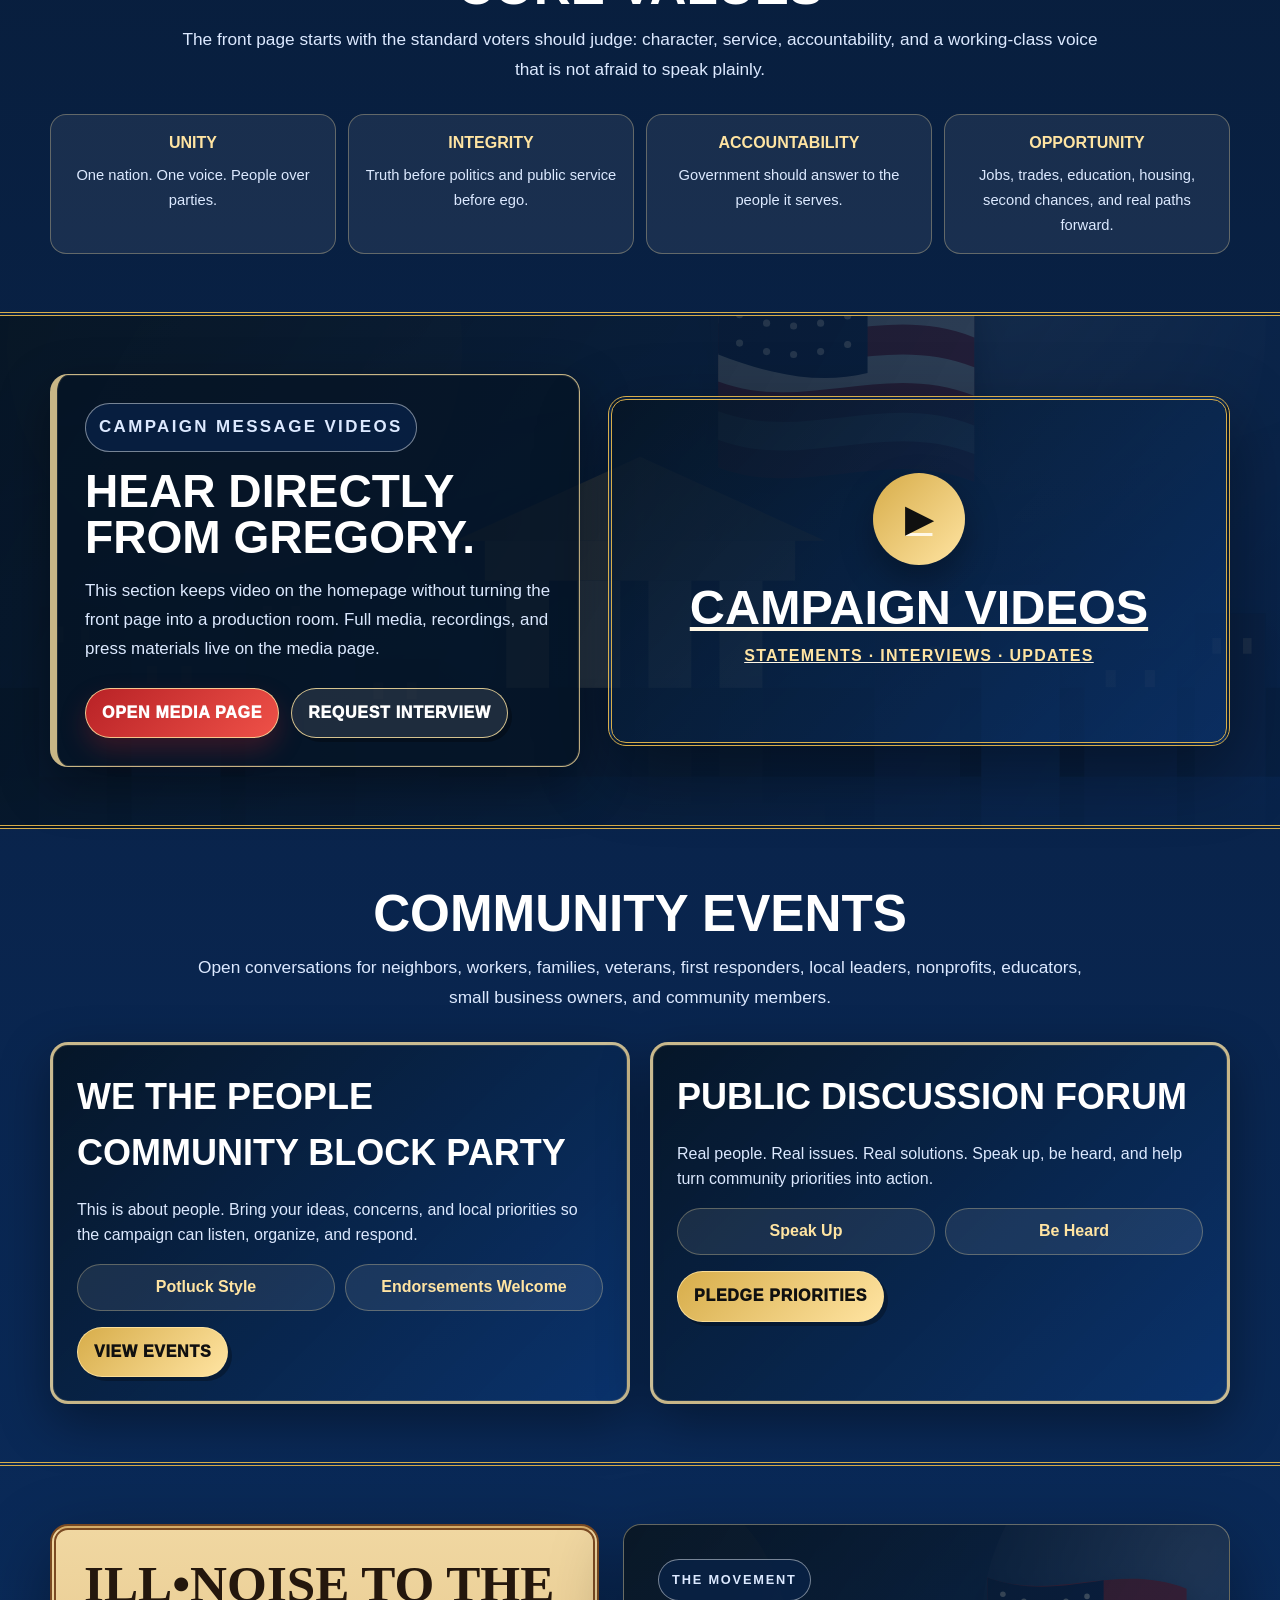
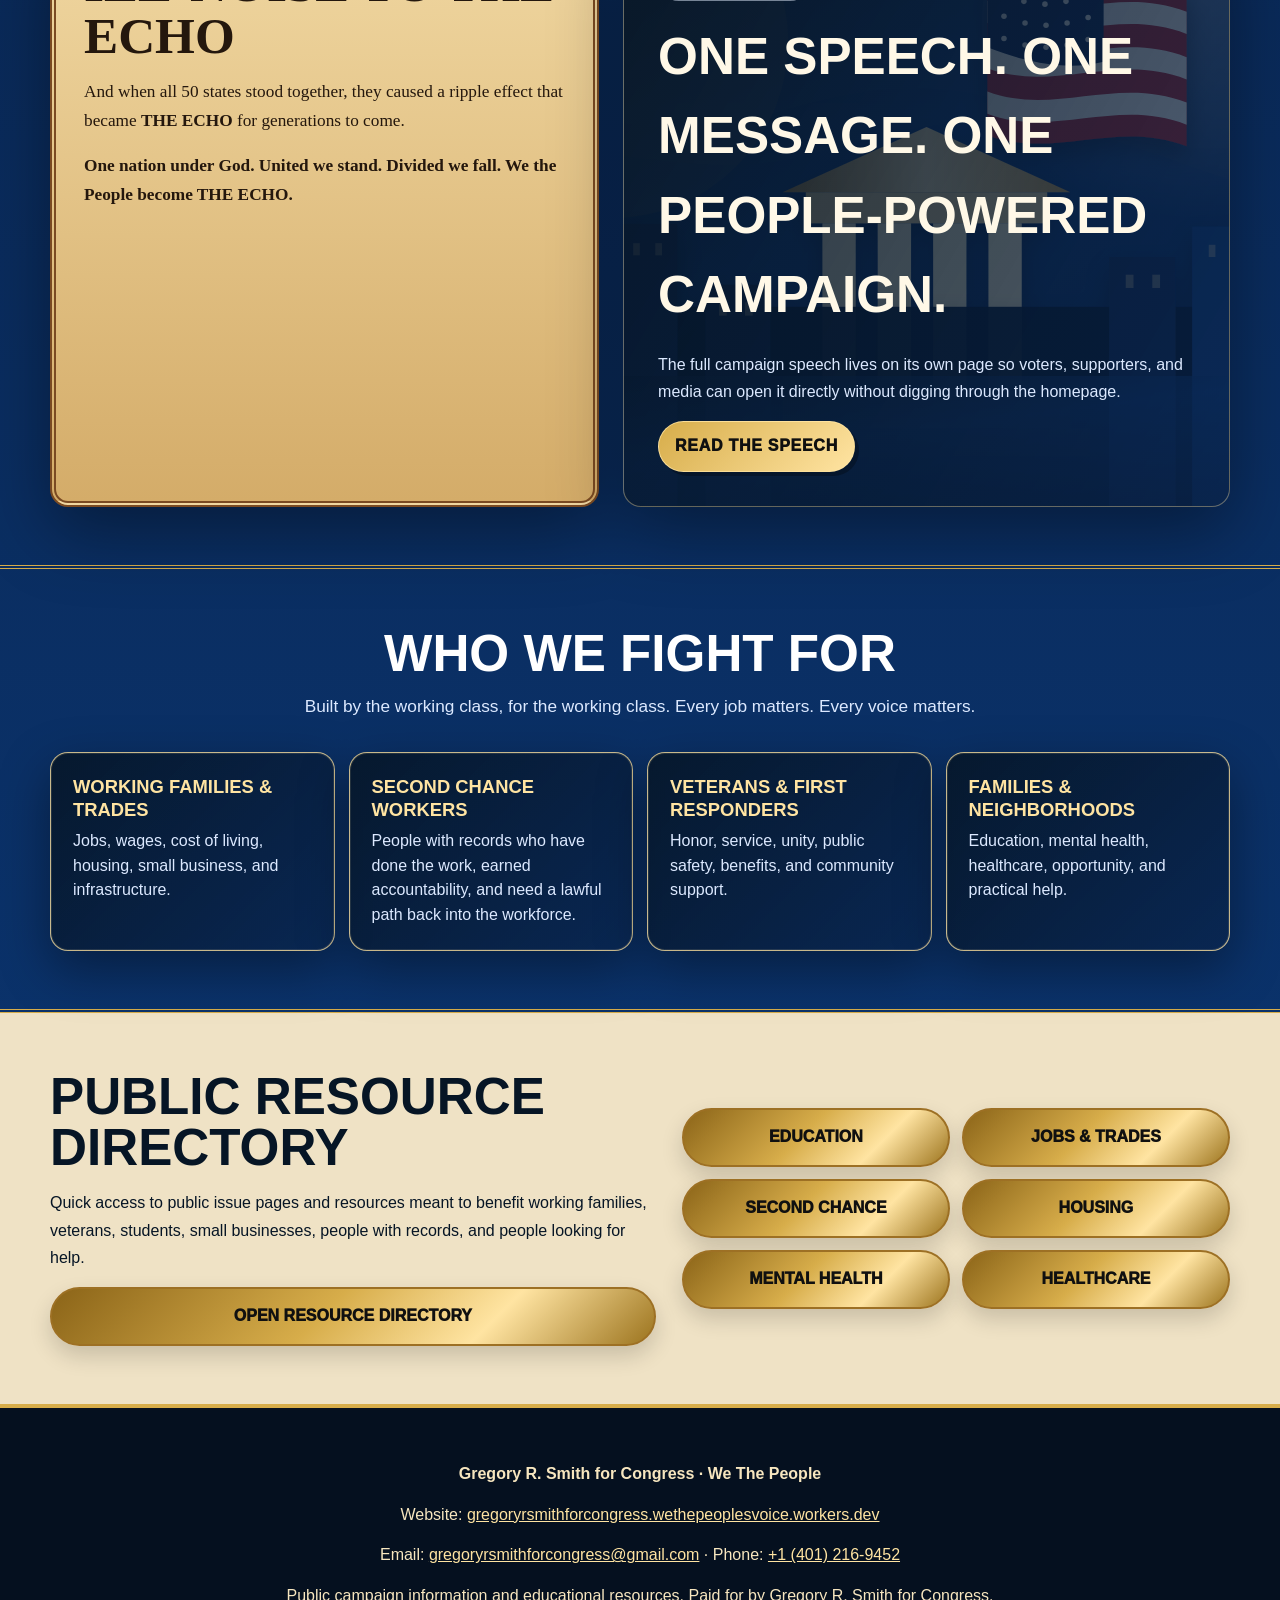
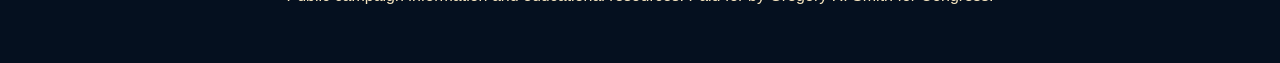
==== commit a4195093: "Link second chance workforce from homepage" ====
--- a/index.html
+++ b/index.html
@@ -3,7 +3,7 @@
 <head>
   <meta charset="UTF-8" />
   <meta name="viewport" content="width=device-width, initial-scale=1.0" />
-  <meta name="description" content="Gregory R. Smith for Congress — A Voice for the People. Official campaign homepage with pledge, volunteer, events, platform, media, and public resource paths." />
+  <meta name="description" content="Gregory R. Smith for Congress — A Voice for the People. Official campaign homepage with pledge, volunteer, events, platform, media, second-chance workforce, and public resource paths." />
   <title>Gregory R. Smith for Congress | A Voice for the People</title>
   <link rel="stylesheet" href="/css/style.css" />
   <style>
@@ -16,7 +16,7 @@
     .action-strip{background:#05101f;border-bottom:4px double var(--gold)}.action-grid{display:grid;grid-template-columns:1.1fr 1fr 1fr;gap:14px;padding:18px 0}.action-card{display:block;padding:22px;border:2px solid rgba(255,228,162,.70);border-radius:18px;background:linear-gradient(135deg,rgba(215,173,74,.18),rgba(255,255,255,.06));text-decoration:none;box-shadow:0 15px 34px rgba(0,0,0,.24)}.action-card.primary{background:linear-gradient(135deg,#b82226,#ef5148);border-color:#ffd8d8}.action-card strong{display:block;color:#fff;text-transform:uppercase;font-size:1.15rem;letter-spacing:.07em}.action-card span{display:block;margin-top:7px;color:var(--soft);line-height:1.5}.action-card.primary span{color:#fff}
     .section-pad{padding:58px 0;border-bottom:4px double var(--gold)}.section-head{max-width:920px;margin:0 auto 30px;text-align:center}.section-head h2{margin:0 0 12px;text-transform:uppercase;font-size:clamp(2rem,4vw,3.2rem);line-height:1.05;color:#fff}.section-head p{margin:0;color:var(--soft);font-size:1.08rem;line-height:1.7}.two-col{display:grid;grid-template-columns:minmax(280px,.92fr) minmax(0,1.08fr);gap:28px;align-items:center}.text-panel{padding:28px;background:rgba(6,21,37,.76);border:1px solid rgba(255,255,255,.18);border-left:7px solid var(--gold);box-shadow:0 16px 40px rgba(0,0,0,.24);border-radius:18px}.text-panel h2,.text-panel h3{margin:0 0 12px;text-transform:uppercase;color:#fff;font-size:clamp(1.8rem,3.6vw,3rem);line-height:1}.text-panel p{color:var(--soft);line-height:1.7;font-size:1.06rem}.values-row{display:grid;grid-template-columns:repeat(4,1fr);gap:12px;margin-top:18px}.value-mini{padding:16px;border:1px solid rgba(255,228,162,.32);border-radius:16px;background:rgba(255,255,255,.07);text-align:center}.value-mini strong{display:block;color:var(--gold2);text-transform:uppercase;margin-bottom:7px}.value-mini span{color:var(--soft);font-size:.92rem;line-height:1.45}
     .video-message{background:linear-gradient(120deg,rgba(6,21,37,.95),rgba(9,35,74,.80)),url('/assets/images/national-campaign-backdrop.svg') center/cover no-repeat}.video-frame{min-height:350px;display:grid;place-items:center;text-align:center;padding:24px;background:linear-gradient(135deg,rgba(6,21,37,.86),rgba(11,55,117,.58))}.play-mark{width:92px;height:92px;border-radius:50%;display:grid;place-items:center;margin:0 auto 18px;background:linear-gradient(135deg,var(--gold),var(--gold2));color:#101010;font-size:2.2rem;font-weight:1000;box-shadow:0 15px 34px rgba(0,0,0,.32)}.video-frame strong{display:block;text-transform:uppercase;color:#fff;font-size:clamp(1.7rem,3.8vw,3.4rem);line-height:1}.video-frame span{display:block;margin-top:12px;color:var(--gold2);font-weight:900;text-transform:uppercase;letter-spacing:.08em}.speech-strip{display:grid;grid-template-columns:minmax(280px,.95fr) minmax(0,1.05fr);gap:24px;align-items:stretch}.parchment-card{padding:28px;border:6px double #7a4a22;border-radius:18px;background:linear-gradient(180deg,#f0d7a1,#d4ac69);color:#24170d;box-shadow:var(--shadow)}.parchment-card h2{font-family:Georgia,serif;text-transform:uppercase;font-size:clamp(2.1rem,4vw,3.5rem);line-height:1;margin:0 0 16px}.parchment-card p{font-family:Georgia,serif;font-size:1.08rem;line-height:1.65}.movement-card{border-radius:18px;overflow:hidden;background:linear-gradient(120deg,rgba(6,21,37,.9),rgba(9,35,74,.68)),url('/assets/images/national-campaign-backdrop.svg') center/cover no-repeat;display:flex;align-items:center;padding:34px;border:1px solid rgba(255,228,162,.38);box-shadow:var(--shadow)}.movement-card h2{margin:0 0 12px;text-transform:uppercase;font-size:clamp(2rem,4vw,3.2rem)}.movement-card p{line-height:1.7;color:var(--soft)}
-    .event-grid{display:grid;grid-template-columns:1fr 1fr;gap:20px}.event-card{padding:24px;border:3px solid rgba(215,173,74,.65);border-radius:18px;background:linear-gradient(135deg,rgba(6,21,37,.92),rgba(11,55,117,.72));box-shadow:0 18px 40px rgba(0,0,0,.28);min-height:230px}.event-card h3{margin:0 0 10px;color:#fff;text-transform:uppercase;font-size:clamp(1.55rem,3vw,2.25rem)}.event-card p{color:var(--soft);line-height:1.6}.event-meta{display:grid;grid-template-columns:1fr 1fr;gap:10px;margin:16px 0}.event-meta span{padding:10px;border-radius:999px;background:rgba(255,255,255,.08);border:1px solid rgba(255,228,162,.3);color:var(--gold2);font-weight:900;text-align:center}.fight-grid{display:grid;grid-template-columns:repeat(3,1fr);gap:14px}.fight-card{min-height:190px;padding:22px;border-radius:18px;border:1px solid rgba(255,228,162,.34);background:linear-gradient(135deg,rgba(6,21,37,.86),rgba(9,35,74,.72));box-shadow:0 16px 34px rgba(0,0,0,.24)}.fight-card strong{display:block;color:var(--gold2);text-transform:uppercase;font-size:1.15rem;line-height:1.25}.fight-card span{display:block;color:var(--soft);margin-top:8px;line-height:1.55}.resource-callout{padding:58px 0;background:#efe2c5;color:#061525}.resource-card-clean{display:grid;grid-template-columns:minmax(0,1.05fr) minmax(280px,.95fr);gap:26px;align-items:center}.resource-card-clean h2{margin:0 0 12px;text-transform:uppercase;font-size:clamp(2.1rem,4vw,3.4rem);line-height:1;color:#061525}.resource-card-clean p{line-height:1.7}.resource-preview{display:grid;grid-template-columns:repeat(2,1fr);gap:12px}.resource-pill{display:block;padding:15px;border:2px solid #9d7024;border-radius:999px;text-align:center;text-decoration:none;color:#061525;background:linear-gradient(145deg,#fff,#e4c785);font-weight:950;text-transform:uppercase;box-shadow:0 10px 22px rgba(0,0,0,.16)}.footer-contact{padding:38px 20px;text-align:center;border-top:4px solid var(--gold);background:#05101f;color:#f7e6bf}.footer-contact a{color:var(--gold2)}
+    .event-grid{display:grid;grid-template-columns:1fr 1fr;gap:20px}.event-card{padding:24px;border:3px solid rgba(215,173,74,.65);border-radius:18px;background:linear-gradient(135deg,rgba(6,21,37,.92),rgba(11,55,117,.72));box-shadow:0 18px 40px rgba(0,0,0,.28);min-height:230px}.event-card h3{margin:0 0 10px;color:#fff;text-transform:uppercase;font-size:clamp(1.55rem,3vw,2.25rem)}.event-card p{color:var(--soft);line-height:1.6}.event-meta{display:grid;grid-template-columns:1fr 1fr;gap:10px;margin:16px 0}.event-meta span{padding:10px;border-radius:999px;background:rgba(255,255,255,.08);border:1px solid rgba(255,228,162,.3);color:var(--gold2);font-weight:900;text-align:center}.fight-grid{display:grid;grid-template-columns:repeat(4,1fr);gap:14px}.fight-card{min-height:190px;padding:22px;border-radius:18px;border:1px solid rgba(255,228,162,.34);background:linear-gradient(135deg,rgba(6,21,37,.86),rgba(9,35,74,.72));box-shadow:0 16px 34px rgba(0,0,0,.24)}.fight-card strong{display:block;color:var(--gold2);text-transform:uppercase;font-size:1.15rem;line-height:1.25}.fight-card span{display:block;color:var(--soft);margin-top:8px;line-height:1.55}.resource-callout{padding:58px 0;background:#efe2c5;color:#061525}.resource-card-clean{display:grid;grid-template-columns:minmax(0,1.05fr) minmax(280px,.95fr);gap:26px;align-items:center}.resource-card-clean h2{margin:0 0 12px;text-transform:uppercase;font-size:clamp(2.1rem,4vw,3.4rem);line-height:1;color:#061525}.resource-card-clean p{line-height:1.7}.resource-preview{display:grid;grid-template-columns:repeat(2,1fr);gap:12px}.resource-pill{display:block;padding:15px;border:2px solid #9d7024;border-radius:999px;text-align:center;text-decoration:none;color:#061525;background:linear-gradient(145deg,#fff,#e4c785);font-weight:950;text-transform:uppercase;box-shadow:0 10px 22px rgba(0,0,0,.16)}.footer-contact{padding:38px 20px;text-align:center;border-top:4px solid var(--gold);background:#05101f;color:#f7e6bf}.footer-contact a{color:var(--gold2)}
     @media(max-width:1080px){.nav{grid-template-columns:1fr}.primary-menu{justify-content:center}.pledge-top{justify-self:center}.hero-grid,.two-col,.speech-strip,.resource-card-clean{grid-template-columns:1fr}.values-row,.fight-grid,.event-grid,.action-grid{grid-template-columns:1fr}.campaign-banner strong{font-size:clamp(2rem,7vw,4rem)}.endorsement-slot{min-height:460px}}
     @media(max-width:640px){.wrap{width:min(100% - 22px,1180px)}.brand-link{width:100%;align-items:center}.primary-menu a,.pledge-top,.resource-tabs a,.btn{width:100%}.resource-tabs{gap:8px}.candidate-name{font-size:2.05rem}.people-headline{font-size:3.1rem}.hero-grid{padding:42px 0}.endorsement-slot{min-height:380px}.resource-preview{grid-template-columns:1fr}.event-meta{grid-template-columns:1fr}}
   </style>
@@ -33,6 +33,7 @@
         <a href="/tour/index.html">Events</a>
         <a href="/media.html">Media</a>
         <a href="/resources.html">Resources</a>
+        <a href="/second-chance.html">Second Chance</a>
         <a href="/contact.html">Contact</a>
       </nav>
       <a class="pledge-top" href="/contribution.html">Pledge Support</a>
@@ -43,6 +44,7 @@
     <div class="wrap resource-tabs">
       <a href="/resources.html#education">Education</a>
       <a href="/resources.html#jobs">Jobs & Trades</a>
+      <a href="/second-chance.html">Second Chance</a>
       <a href="/resources.html#housing">Housing</a>
       <a href="/resources.html#veterans">Veterans</a>
       <a href="/mental-health.html">Mental Health</a>
@@ -105,7 +107,7 @@
           <div class="value-mini"><strong>Unity</strong><span>One nation. One voice. People over parties.</span></div>
           <div class="value-mini"><strong>Integrity</strong><span>Truth before politics and public service before ego.</span></div>
           <div class="value-mini"><strong>Accountability</strong><span>Government should answer to the people it serves.</span></div>
-          <div class="value-mini"><strong>Opportunity</strong><span>Jobs, trades, education, housing, and real paths forward.</span></div>
+          <div class="value-mini"><strong>Opportunity</strong><span>Jobs, trades, education, housing, second chances, and real paths forward.</span></div>
         </div>
       </div>
     </section>
@@ -171,6 +173,7 @@
         <div class="section-head"><h2>Who We Fight For</h2><p>Built by the working class, for the working class. Every job matters. Every voice matters.</p></div>
         <div class="fight-grid">
           <div class="fight-card"><strong>Working Families & Trades</strong><span>Jobs, wages, cost of living, housing, small business, and infrastructure.</span></div>
+          <div class="fight-card"><strong>Second Chance Workers</strong><span>People with records who have done the work, earned accountability, and need a lawful path back into the workforce.</span></div>
           <div class="fight-card"><strong>Veterans & First Responders</strong><span>Honor, service, unity, public safety, benefits, and community support.</span></div>
           <div class="fight-card"><strong>Families & Neighborhoods</strong><span>Education, mental health, healthcare, opportunity, and practical help.</span></div>
         </div>
@@ -181,15 +184,15 @@
       <div class="wrap resource-card-clean">
         <div>
           <h2>Public Resource Directory</h2>
-          <p>Quick access to public issue pages and resources meant to benefit working families, veterans, students, small businesses, and people looking for help.</p>
+          <p>Quick access to public issue pages and resources meant to benefit working families, veterans, students, small businesses, people with records, and people looking for help.</p>
           <a class="resource-pill" href="/resources.html">Open Resource Directory</a>
         </div>
         <div class="resource-preview" aria-label="Featured resource categories">
           <a class="resource-pill" href="/resources.html#education">Education</a>
           <a class="resource-pill" href="/resources.html#jobs">Jobs & Trades</a>
+          <a class="resource-pill" href="/second-chance.html">Second Chance</a>
           <a class="resource-pill" href="/resources.html#housing">Housing</a>
           <a class="resource-pill" href="/mental-health.html">Mental Health</a>
-          <a class="resource-pill" href="/resources.html#benefits">Benefits</a>
           <a class="resource-pill" href="/resources.html#healthcare">Healthcare</a>
         </div>
       </div>
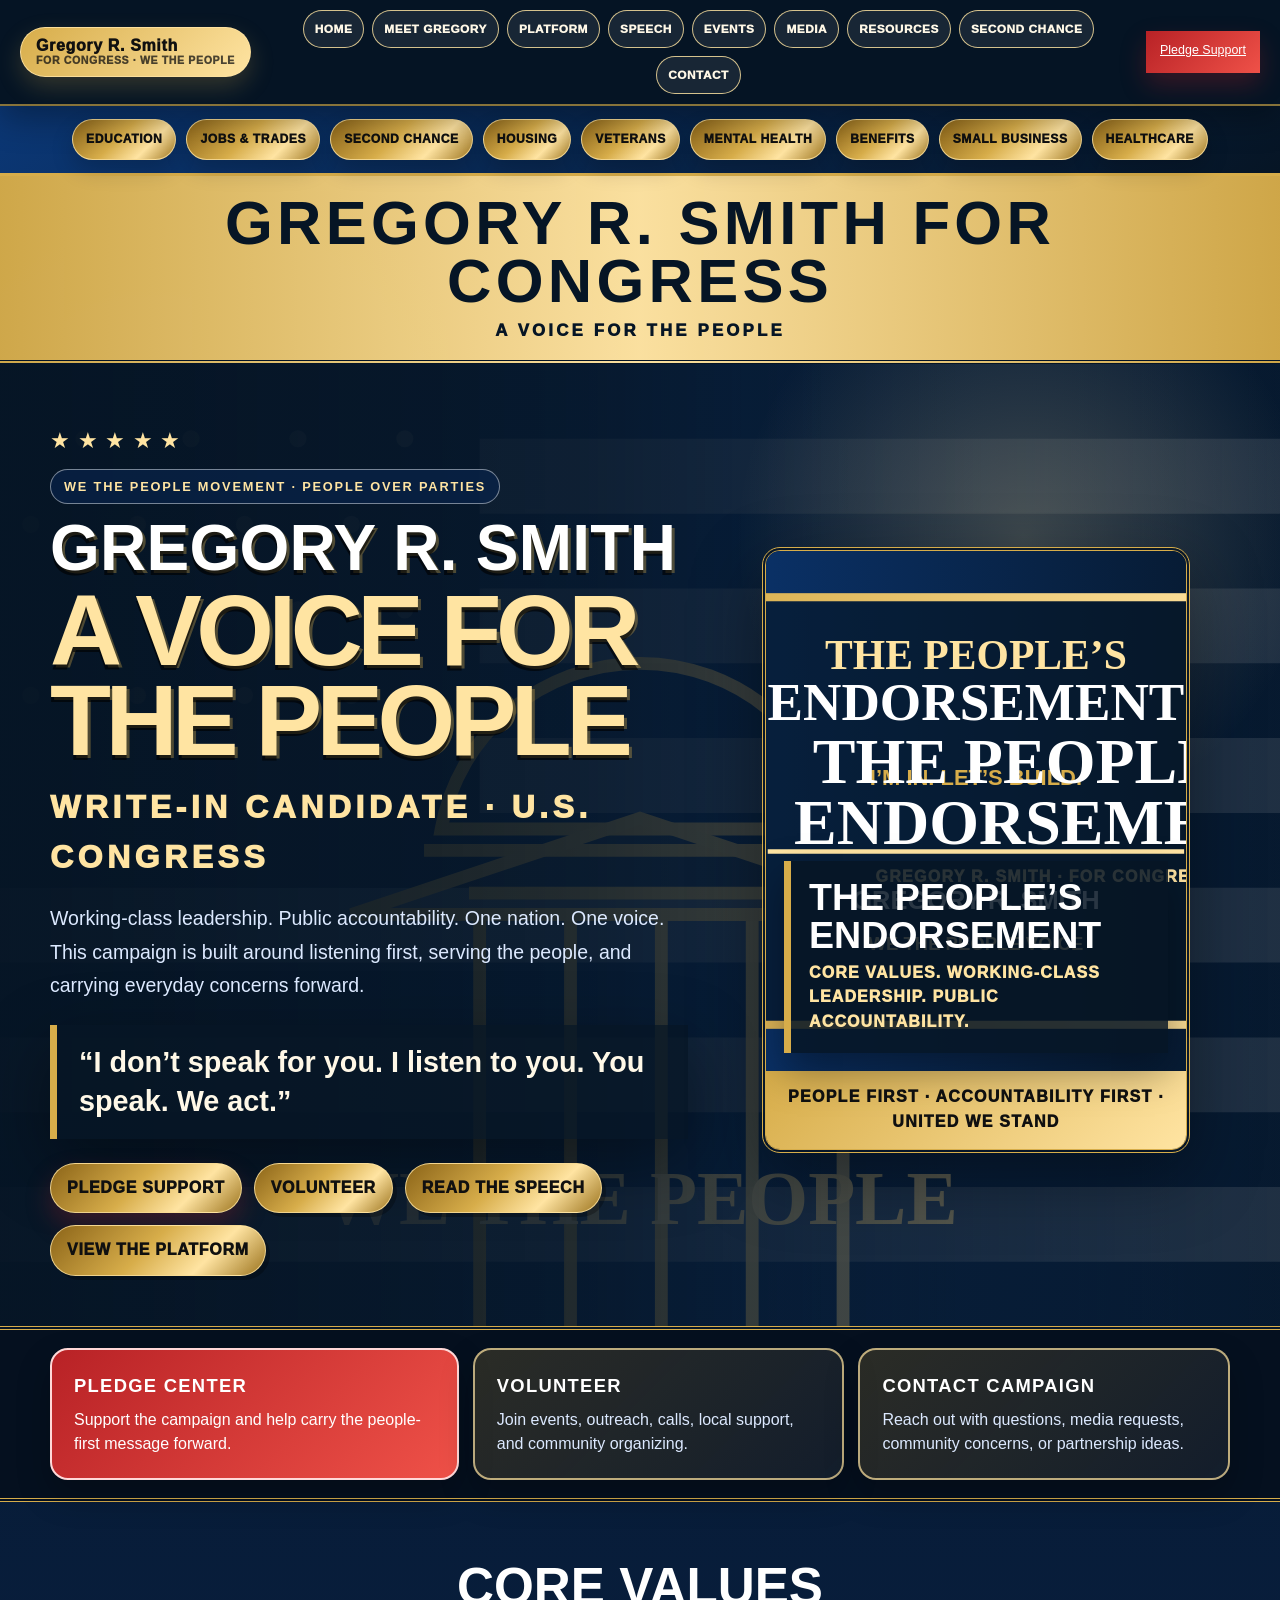
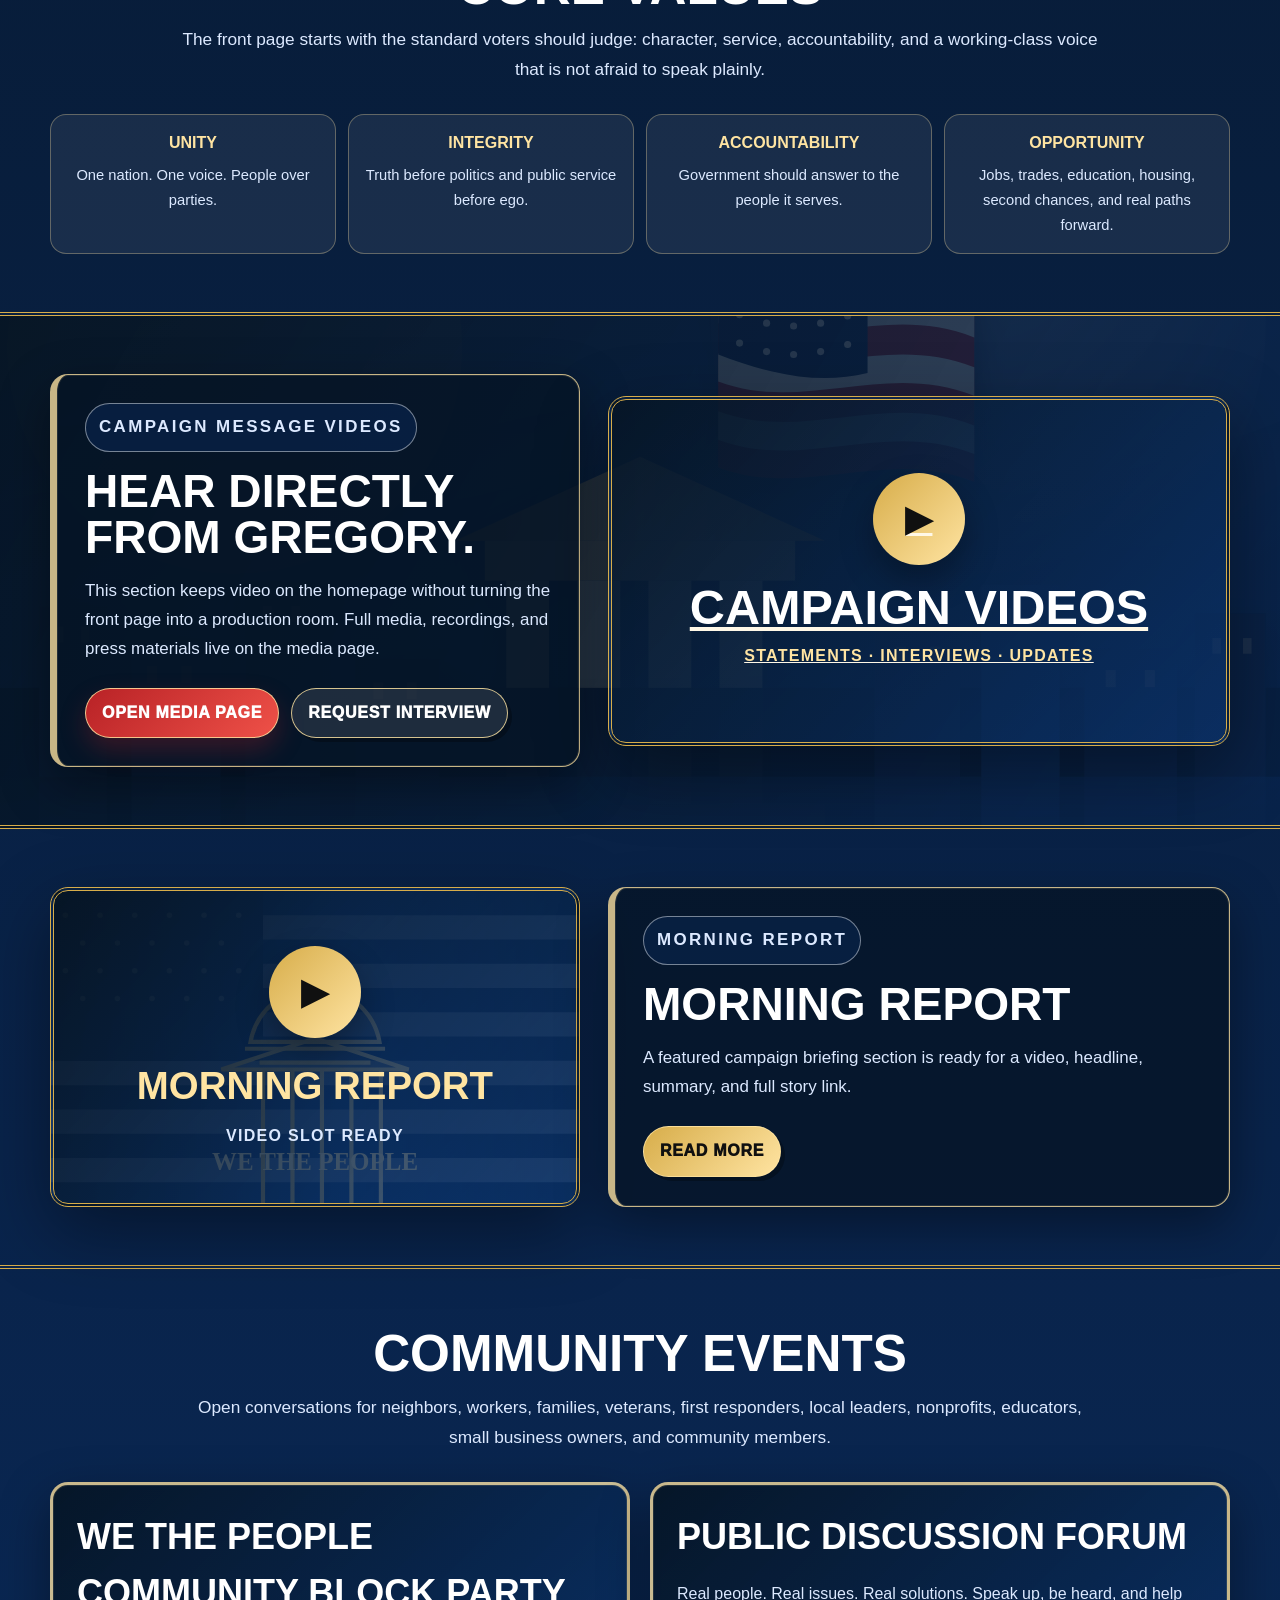
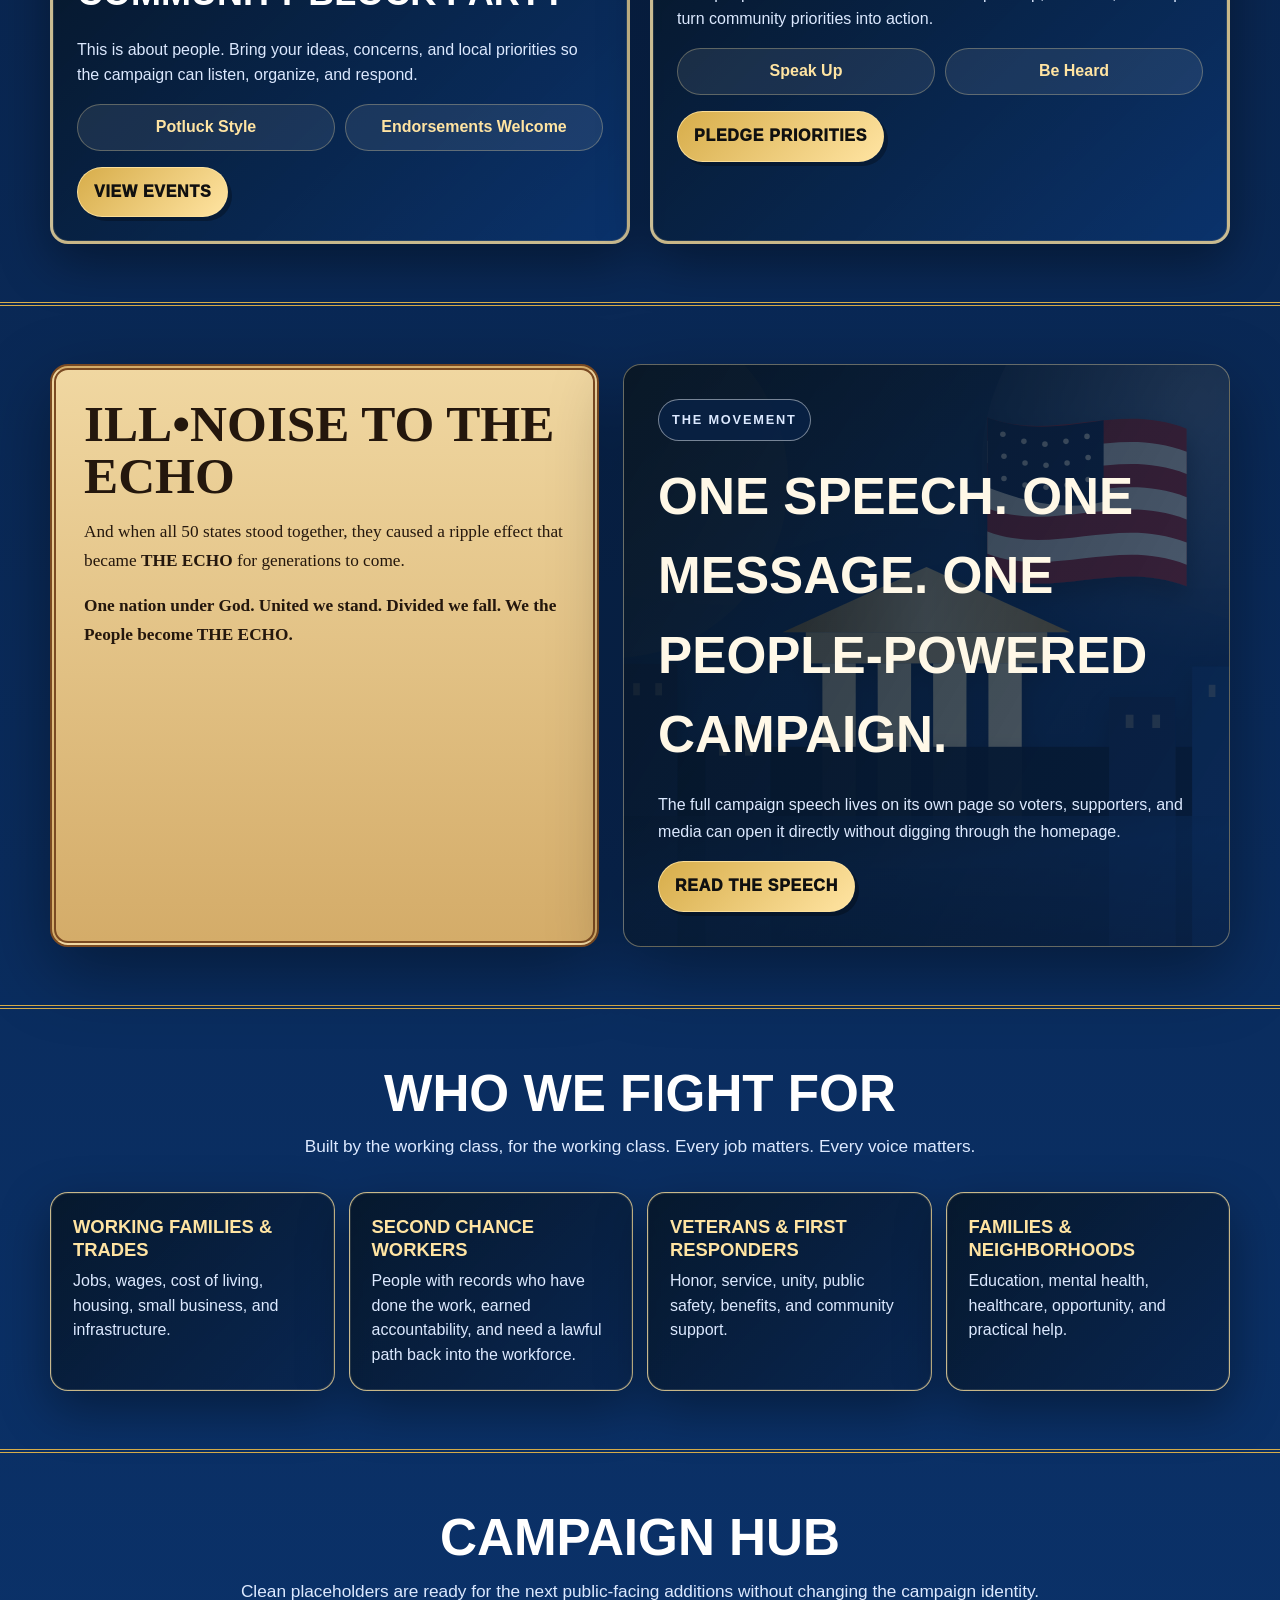
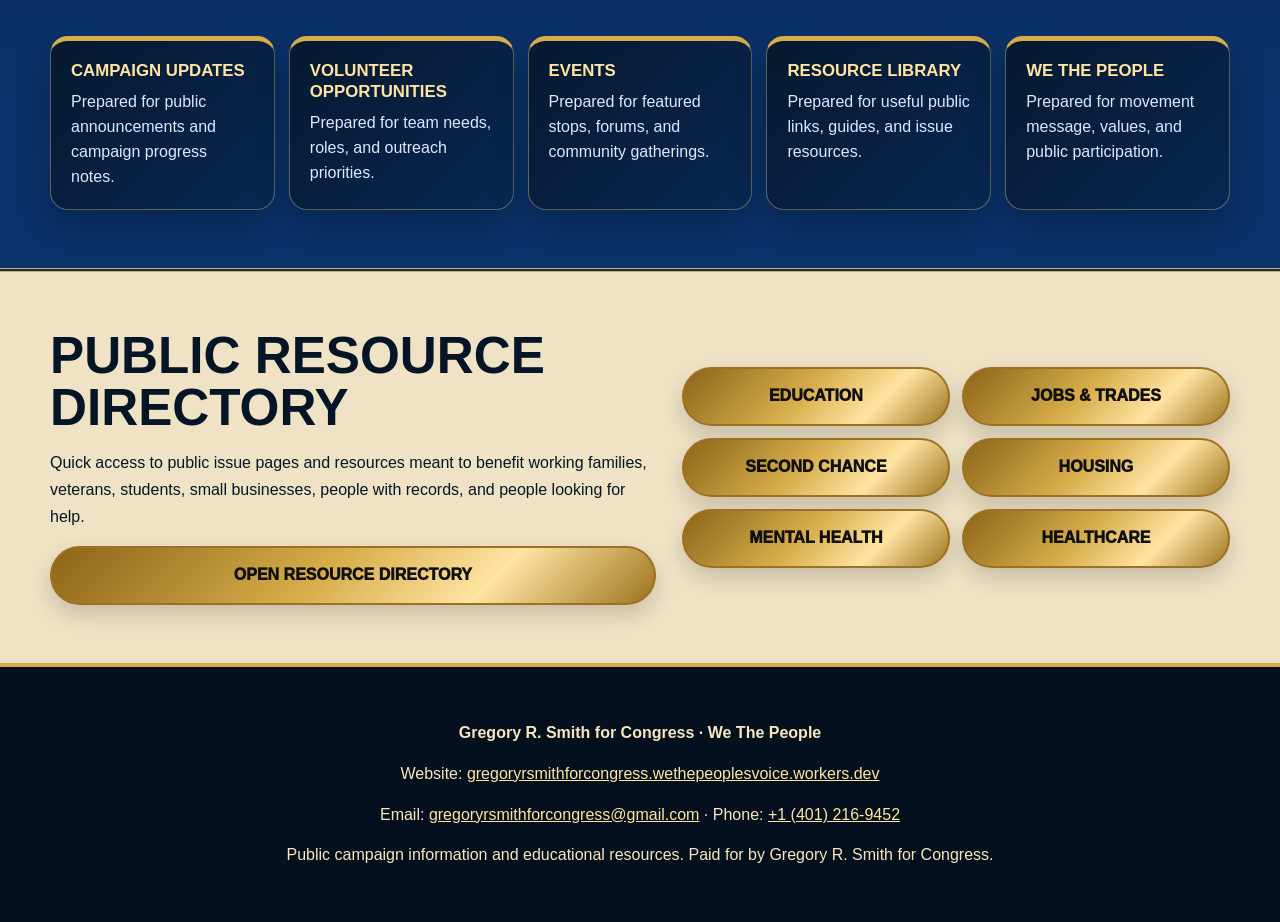
==== commit dfda8cc6: "Add homepage scaffolding and repair asset links" ====
--- a/index.html
+++ b/index.html
@@ -16,8 +16,8 @@
     .action-strip{background:#05101f;border-bottom:4px double var(--gold)}.action-grid{display:grid;grid-template-columns:1.1fr 1fr 1fr;gap:14px;padding:18px 0}.action-card{display:block;padding:22px;border:2px solid rgba(255,228,162,.70);border-radius:18px;background:linear-gradient(135deg,rgba(215,173,74,.18),rgba(255,255,255,.06));text-decoration:none;box-shadow:0 15px 34px rgba(0,0,0,.24)}.action-card.primary{background:linear-gradient(135deg,#b82226,#ef5148);border-color:#ffd8d8}.action-card strong{display:block;color:#fff;text-transform:uppercase;font-size:1.15rem;letter-spacing:.07em}.action-card span{display:block;margin-top:7px;color:var(--soft);line-height:1.5}.action-card.primary span{color:#fff}
     .section-pad{padding:58px 0;border-bottom:4px double var(--gold)}.section-head{max-width:920px;margin:0 auto 30px;text-align:center}.section-head h2{margin:0 0 12px;text-transform:uppercase;font-size:clamp(2rem,4vw,3.2rem);line-height:1.05;color:#fff}.section-head p{margin:0;color:var(--soft);font-size:1.08rem;line-height:1.7}.two-col{display:grid;grid-template-columns:minmax(280px,.92fr) minmax(0,1.08fr);gap:28px;align-items:center}.text-panel{padding:28px;background:rgba(6,21,37,.76);border:1px solid rgba(255,255,255,.18);border-left:7px solid var(--gold);box-shadow:0 16px 40px rgba(0,0,0,.24);border-radius:18px}.text-panel h2,.text-panel h3{margin:0 0 12px;text-transform:uppercase;color:#fff;font-size:clamp(1.8rem,3.6vw,3rem);line-height:1}.text-panel p{color:var(--soft);line-height:1.7;font-size:1.06rem}.values-row{display:grid;grid-template-columns:repeat(4,1fr);gap:12px;margin-top:18px}.value-mini{padding:16px;border:1px solid rgba(255,228,162,.32);border-radius:16px;background:rgba(255,255,255,.07);text-align:center}.value-mini strong{display:block;color:var(--gold2);text-transform:uppercase;margin-bottom:7px}.value-mini span{color:var(--soft);font-size:.92rem;line-height:1.45}
     .video-message{background:linear-gradient(120deg,rgba(6,21,37,.95),rgba(9,35,74,.80)),url('/assets/images/national-campaign-backdrop.svg') center/cover no-repeat}.video-frame{min-height:350px;display:grid;place-items:center;text-align:center;padding:24px;background:linear-gradient(135deg,rgba(6,21,37,.86),rgba(11,55,117,.58))}.play-mark{width:92px;height:92px;border-radius:50%;display:grid;place-items:center;margin:0 auto 18px;background:linear-gradient(135deg,var(--gold),var(--gold2));color:#101010;font-size:2.2rem;font-weight:1000;box-shadow:0 15px 34px rgba(0,0,0,.32)}.video-frame strong{display:block;text-transform:uppercase;color:#fff;font-size:clamp(1.7rem,3.8vw,3.4rem);line-height:1}.video-frame span{display:block;margin-top:12px;color:var(--gold2);font-weight:900;text-transform:uppercase;letter-spacing:.08em}.speech-strip{display:grid;grid-template-columns:minmax(280px,.95fr) minmax(0,1.05fr);gap:24px;align-items:stretch}.parchment-card{padding:28px;border:6px double #7a4a22;border-radius:18px;background:linear-gradient(180deg,#f0d7a1,#d4ac69);color:#24170d;box-shadow:var(--shadow)}.parchment-card h2{font-family:Georgia,serif;text-transform:uppercase;font-size:clamp(2.1rem,4vw,3.5rem);line-height:1;margin:0 0 16px}.parchment-card p{font-family:Georgia,serif;font-size:1.08rem;line-height:1.65}.movement-card{border-radius:18px;overflow:hidden;background:linear-gradient(120deg,rgba(6,21,37,.9),rgba(9,35,74,.68)),url('/assets/images/national-campaign-backdrop.svg') center/cover no-repeat;display:flex;align-items:center;padding:34px;border:1px solid rgba(255,228,162,.38);box-shadow:var(--shadow)}.movement-card h2{margin:0 0 12px;text-transform:uppercase;font-size:clamp(2rem,4vw,3.2rem)}.movement-card p{line-height:1.7;color:var(--soft)}
-    .event-grid{display:grid;grid-template-columns:1fr 1fr;gap:20px}.event-card{padding:24px;border:3px solid rgba(215,173,74,.65);border-radius:18px;background:linear-gradient(135deg,rgba(6,21,37,.92),rgba(11,55,117,.72));box-shadow:0 18px 40px rgba(0,0,0,.28);min-height:230px}.event-card h3{margin:0 0 10px;color:#fff;text-transform:uppercase;font-size:clamp(1.55rem,3vw,2.25rem)}.event-card p{color:var(--soft);line-height:1.6}.event-meta{display:grid;grid-template-columns:1fr 1fr;gap:10px;margin:16px 0}.event-meta span{padding:10px;border-radius:999px;background:rgba(255,255,255,.08);border:1px solid rgba(255,228,162,.3);color:var(--gold2);font-weight:900;text-align:center}.fight-grid{display:grid;grid-template-columns:repeat(4,1fr);gap:14px}.fight-card{min-height:190px;padding:22px;border-radius:18px;border:1px solid rgba(255,228,162,.34);background:linear-gradient(135deg,rgba(6,21,37,.86),rgba(9,35,74,.72));box-shadow:0 16px 34px rgba(0,0,0,.24)}.fight-card strong{display:block;color:var(--gold2);text-transform:uppercase;font-size:1.15rem;line-height:1.25}.fight-card span{display:block;color:var(--soft);margin-top:8px;line-height:1.55}.resource-callout{padding:58px 0;background:#efe2c5;color:#061525}.resource-card-clean{display:grid;grid-template-columns:minmax(0,1.05fr) minmax(280px,.95fr);gap:26px;align-items:center}.resource-card-clean h2{margin:0 0 12px;text-transform:uppercase;font-size:clamp(2.1rem,4vw,3.4rem);line-height:1;color:#061525}.resource-card-clean p{line-height:1.7}.resource-preview{display:grid;grid-template-columns:repeat(2,1fr);gap:12px}.resource-pill{display:block;padding:15px;border:2px solid #9d7024;border-radius:999px;text-align:center;text-decoration:none;color:#061525;background:linear-gradient(145deg,#fff,#e4c785);font-weight:950;text-transform:uppercase;box-shadow:0 10px 22px rgba(0,0,0,.16)}.footer-contact{padding:38px 20px;text-align:center;border-top:4px solid var(--gold);background:#05101f;color:#f7e6bf}.footer-contact a{color:var(--gold2)}
-    @media(max-width:1080px){.nav{grid-template-columns:1fr}.primary-menu{justify-content:center}.pledge-top{justify-self:center}.hero-grid,.two-col,.speech-strip,.resource-card-clean{grid-template-columns:1fr}.values-row,.fight-grid,.event-grid,.action-grid{grid-template-columns:1fr}.campaign-banner strong{font-size:clamp(2rem,7vw,4rem)}.endorsement-slot{min-height:460px}}
+    .event-grid{display:grid;grid-template-columns:1fr 1fr;gap:20px}.event-card{padding:24px;border:3px solid rgba(215,173,74,.65);border-radius:18px;background:linear-gradient(135deg,rgba(6,21,37,.92),rgba(11,55,117,.72));box-shadow:0 18px 40px rgba(0,0,0,.28);min-height:230px}.event-card h3{margin:0 0 10px;color:#fff;text-transform:uppercase;font-size:clamp(1.55rem,3vw,2.25rem)}.event-card p{color:var(--soft);line-height:1.6}.event-meta{display:grid;grid-template-columns:1fr 1fr;gap:10px;margin:16px 0}.event-meta span{padding:10px;border-radius:999px;background:rgba(255,255,255,.08);border:1px solid rgba(255,228,162,.3);color:var(--gold2);font-weight:900;text-align:center}.fight-grid{display:grid;grid-template-columns:repeat(4,1fr);gap:14px}.fight-card{min-height:190px;padding:22px;border-radius:18px;border:1px solid rgba(255,228,162,.34);background:linear-gradient(135deg,rgba(6,21,37,.86),rgba(9,35,74,.72));box-shadow:0 16px 34px rgba(0,0,0,.24)}.fight-card strong{display:block;color:var(--gold2);text-transform:uppercase;font-size:1.15rem;line-height:1.25}.fight-card span{display:block;color:var(--soft);margin-top:8px;line-height:1.55}.morning-shell{display:grid;grid-template-columns:minmax(280px,.92fr) minmax(0,1.08fr);gap:28px;align-items:stretch}.morning-video{min-height:320px;display:grid;place-items:center;padding:24px;border:4px double var(--gold);border-radius:18px;background:linear-gradient(135deg,rgba(6,21,37,.92),rgba(11,55,117,.72)),url('/assets/images/us-capitol-flag-bg.svg') center/cover no-repeat;box-shadow:var(--shadow);text-align:center}.morning-video strong{display:block;color:var(--gold2);font-size:clamp(1.5rem,3vw,2.5rem);text-transform:uppercase}.morning-video span{display:block;margin-top:8px;color:var(--soft);font-weight:900;text-transform:uppercase;letter-spacing:.08em}.placeholder-grid{display:grid;grid-template-columns:repeat(5,1fr);gap:14px}.placeholder-card{min-height:170px;padding:20px;border:1px solid rgba(255,228,162,.34);border-top:5px solid var(--gold);border-radius:18px;background:linear-gradient(135deg,rgba(6,21,37,.86),rgba(9,35,74,.72));box-shadow:0 16px 34px rgba(0,0,0,.24)}.placeholder-card strong{display:block;color:var(--gold2);text-transform:uppercase;font-size:1.05rem;line-height:1.25}.placeholder-card span{display:block;margin-top:8px;color:var(--soft);line-height:1.55}.resource-callout{padding:58px 0;background:#efe2c5;color:#061525}.resource-card-clean{display:grid;grid-template-columns:minmax(0,1.05fr) minmax(280px,.95fr);gap:26px;align-items:center}.resource-card-clean h2{margin:0 0 12px;text-transform:uppercase;font-size:clamp(2.1rem,4vw,3.4rem);line-height:1;color:#061525}.resource-card-clean p{line-height:1.7}.resource-preview{display:grid;grid-template-columns:repeat(2,1fr);gap:12px}.resource-pill{display:block;padding:15px;border:2px solid #9d7024;border-radius:999px;text-align:center;text-decoration:none;color:#061525;background:linear-gradient(145deg,#fff,#e4c785);font-weight:950;text-transform:uppercase;box-shadow:0 10px 22px rgba(0,0,0,.16)}.footer-contact{padding:38px 20px;text-align:center;border-top:4px solid var(--gold);background:#05101f;color:#f7e6bf}.footer-contact a{color:var(--gold2);overflow-wrap:anywhere}
+    @media(max-width:1080px){.nav{grid-template-columns:1fr}.primary-menu{justify-content:center}.pledge-top{justify-self:center}.hero-grid,.two-col,.speech-strip,.resource-card-clean,.morning-shell{grid-template-columns:1fr}.values-row,.fight-grid,.event-grid,.action-grid,.placeholder-grid{grid-template-columns:1fr}.campaign-banner strong{font-size:clamp(2rem,7vw,4rem)}.endorsement-slot{min-height:460px}}
     @media(max-width:640px){.wrap{width:min(100% - 22px,1180px)}.brand-link{width:100%;align-items:center}.primary-menu a,.pledge-top,.resource-tabs a,.btn{width:100%}.resource-tabs{gap:8px}.candidate-name{font-size:2.05rem}.people-headline{font-size:3.1rem}.hero-grid{padding:42px 0}.endorsement-slot{min-height:380px}.resource-preview{grid-template-columns:1fr}.event-meta{grid-template-columns:1fr}}
   </style>
 </head>
@@ -80,7 +80,7 @@
         </div>
         <figure class="endorsement-frame" aria-label="The People's Endorsement campaign image">
           <div class="endorsement-slot">
-            <img src="/assets/images/peoples-endorsement.jpg" alt="The People’s Endorsement poster for Gregory R. Smith" onerror="this.parentElement.classList.add('image-missing');this.remove();" />
+            <img src="/assets/images/peoples-endorsement.svg" alt="The People’s Endorsement poster for Gregory R. Smith" loading="eager" decoding="async" />
             <div class="endorsement-fallback"><strong>The People’s Endorsement</strong><span>Gregory R. Smith · For Congress</span></div>
             <div class="endorsement-overlay"><strong>The People’s Endorsement</strong><span>Core values. Working-class leadership. Public accountability.</span></div>
           </div>
@@ -127,6 +127,24 @@
             <span>Statements · Interviews · Updates</span>
           </div>
         </a>
+      </div>
+    </section>
+
+    <section class="section-pad" id="morning-report">
+      <div class="wrap morning-shell">
+        <div class="morning-video" aria-label="Morning Report video placeholder">
+          <div>
+            <div class="play-mark" aria-hidden="true">▶</div>
+            <strong>Morning Report</strong>
+            <span>Video slot ready</span>
+          </div>
+        </div>
+        <div class="text-panel">
+          <p class="kicker">Morning Report</p>
+          <h2>Morning Report</h2>
+          <p>A featured campaign briefing section is ready for a video, headline, summary, and full story link.</p>
+          <div class="card-actions"><a class="btn gold" href="/media.html">Read More</a></div>
+        </div>
       </div>
     </section>
 
@@ -180,6 +198,19 @@
       </div>
     </section>
 
+    <section class="section-pad" id="campaign-sections">
+      <div class="wrap">
+        <div class="section-head"><h2>Campaign Hub</h2><p>Clean placeholders are ready for the next public-facing additions without changing the campaign identity.</p></div>
+        <div class="placeholder-grid">
+          <div class="placeholder-card"><strong>Campaign Updates</strong><span>Prepared for public announcements and campaign progress notes.</span></div>
+          <div class="placeholder-card"><strong>Volunteer Opportunities</strong><span>Prepared for team needs, roles, and outreach priorities.</span></div>
+          <div class="placeholder-card"><strong>Events</strong><span>Prepared for featured stops, forums, and community gatherings.</span></div>
+          <div class="placeholder-card"><strong>Resource Library</strong><span>Prepared for useful public links, guides, and issue resources.</span></div>
+          <div class="placeholder-card"><strong>We The People</strong><span>Prepared for movement message, values, and public participation.</span></div>
+        </div>
+      </div>
+    </section>
+
     <section class="resource-callout" id="public-resource-directory">
       <div class="wrap resource-card-clean">
         <div>
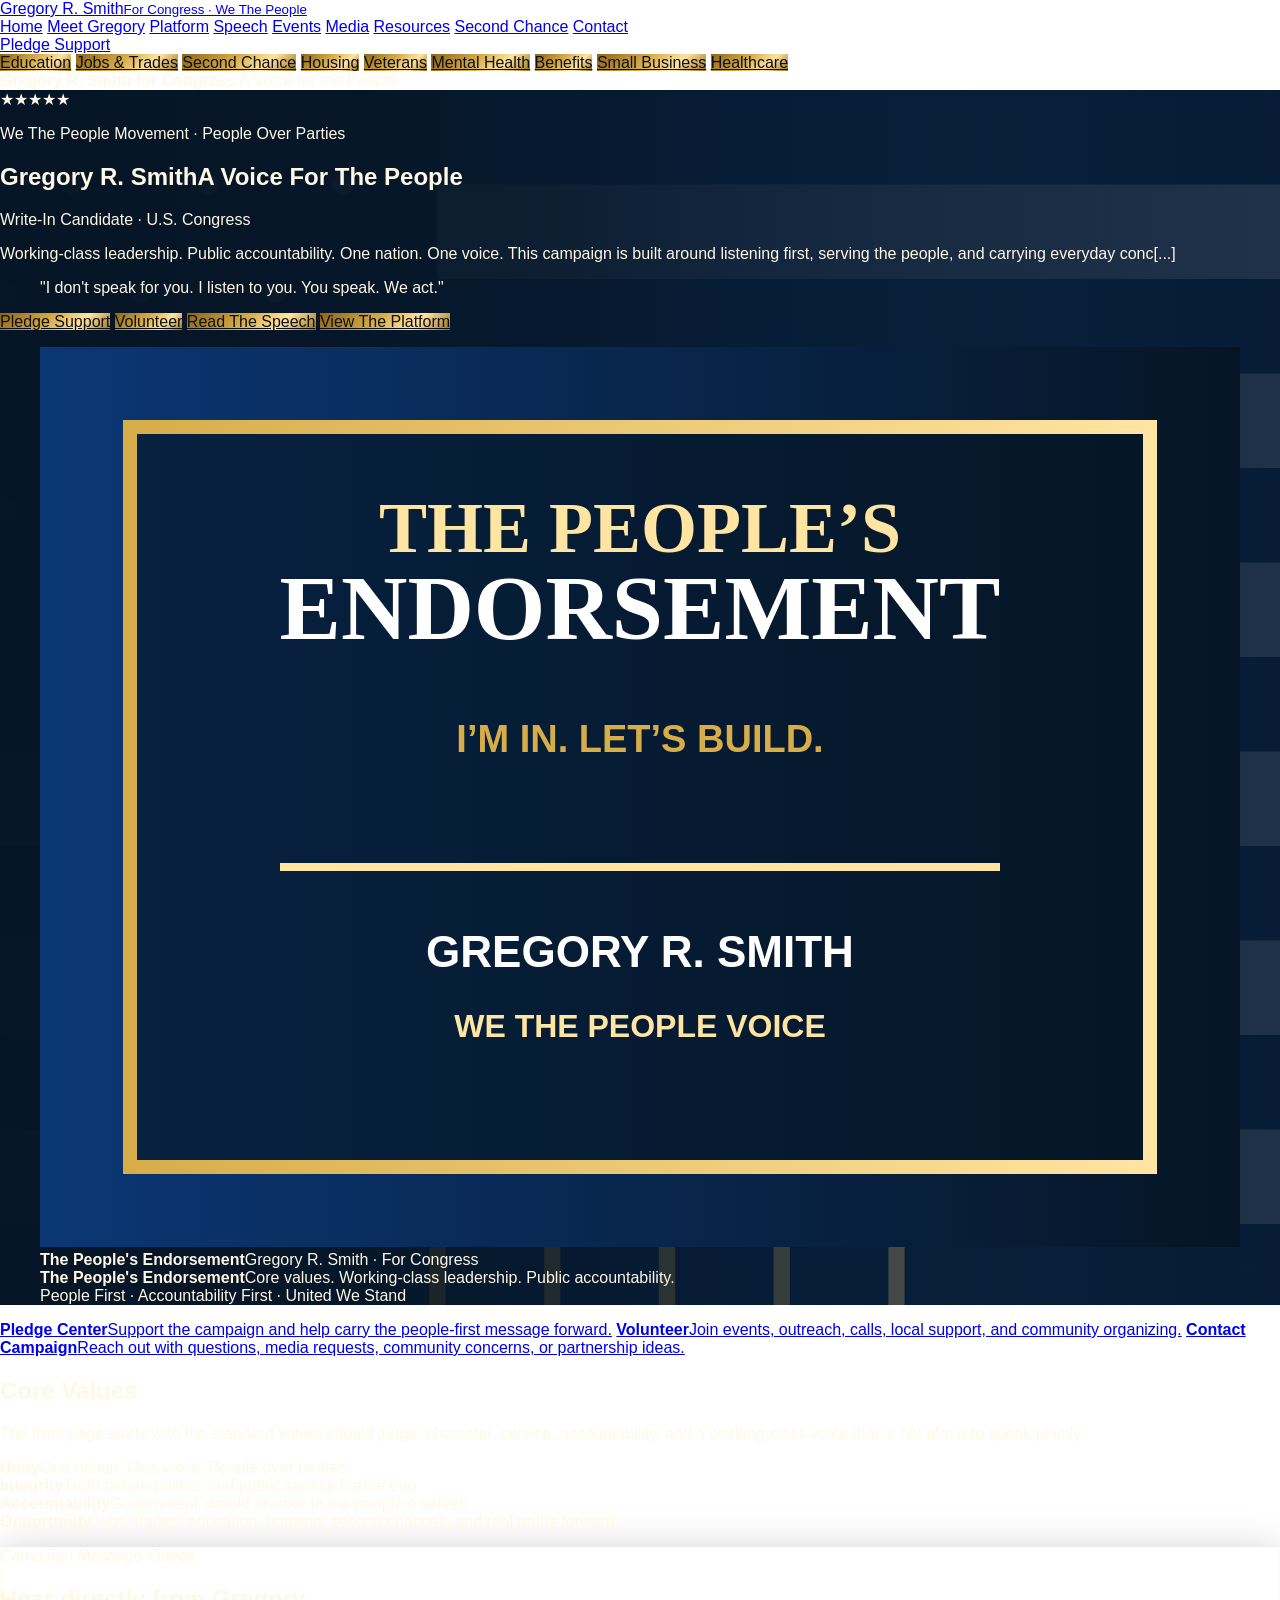
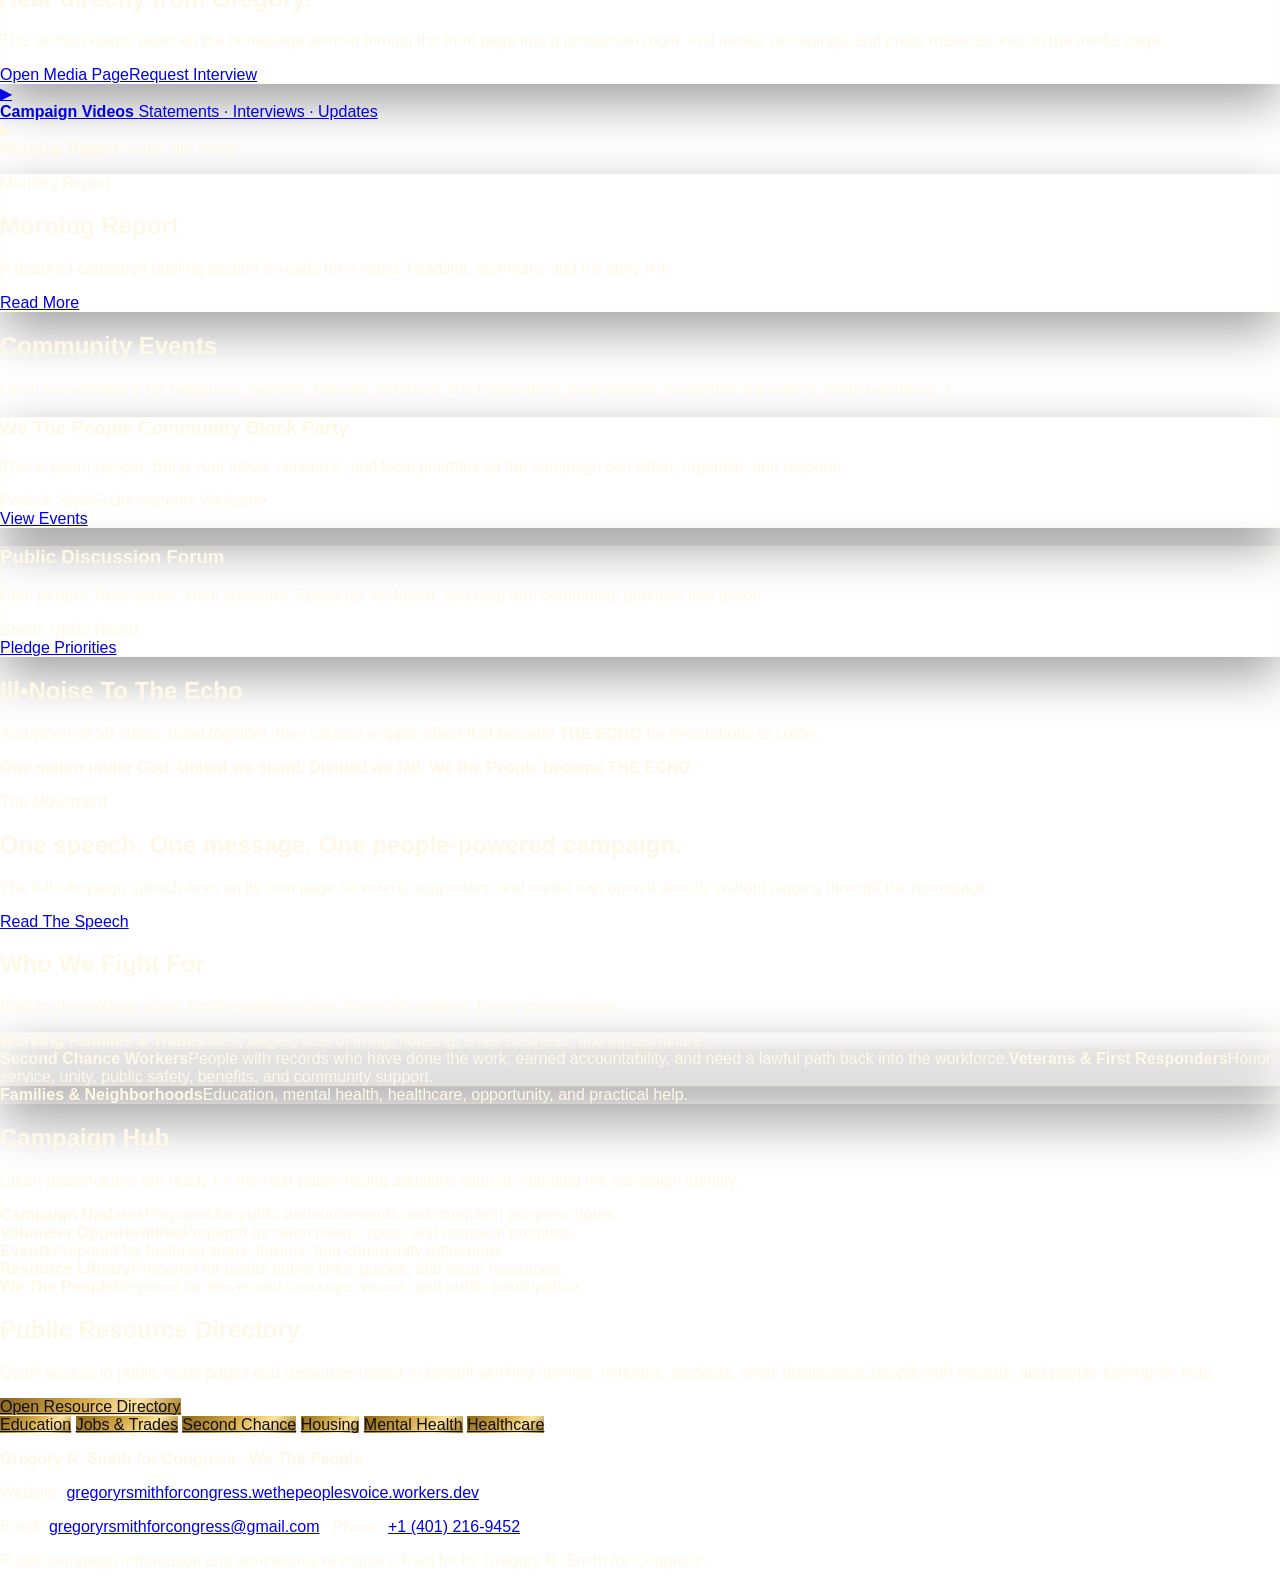
==== commit 9f44b7c6: "Add watermark stylesheet to homepage" ====
--- a/index.html
+++ b/index.html
@@ -3,22 +3,23 @@
 <head>
   <meta charset="UTF-8" />
   <meta name="viewport" content="width=device-width, initial-scale=1.0" />
-  <meta name="description" content="Gregory R. Smith for Congress — A Voice for the People. Official campaign homepage with pledge, volunteer, events, platform, media, second-chance workforce, and public resource paths." />
+  <meta name="description" content="Gregory R. Smith for Congress — A Voice for the People. Official campaign homepage with pledge, volunteer, events, platform, media, second-chance workforce, an[...]
   <title>Gregory R. Smith for Congress | A Voice for the People</title>
   <link rel="stylesheet" href="/css/style.css" />
+  <link rel="stylesheet" href="/css/watermark.css" />
   <style>
     :root{--navy:#061525;--blue:#0b3775;--gold:#d7ad4a;--gold2:#ffe4a2;--cream:#fff8e7;--soft:#dce9ff;--red:#b82226;--shadow:0 24px 70px rgba(0,0,0,.38)}
-    *{box-sizing:border-box}html{scroll-behavior:smooth}body.front-page{margin:0;color:var(--cream);font-family:Arial,Helvetica,sans-serif;background:radial-gradient(circle at 12% 8%,rgba(31,111,235,.28),transparent 30rem),radial-gradient(circle at 88% 15%,rgba(215,173,74,.18),transparent 30rem),linear-gradient(180deg,#061525,#09234a 48%,#0b3775)}a{color:inherit}.wrap{width:min(1180px,calc(100% - 32px));margin:0 auto}.site-header{position:sticky;top:0;z-index:60;background:rgba(6,21,37,.97);border-bottom:2px solid rgba(215,173,74,.62);box-shadow:0 12px 32px rgba(0,0,0,.32);backdrop-filter:blur(14px)}
-    .nav{width:min(1240px,calc(100% - 24px));margin:0 auto;min-height:72px;display:grid;grid-template-columns:auto 1fr auto;align-items:center;gap:14px;padding:10px 0}.brand-link{display:inline-flex;flex-direction:column;justify-content:center;min-height:50px;padding:8px 15px;border:1px solid rgba(255,228,162,.86);border-radius:999px;background:linear-gradient(135deg,var(--gold),var(--gold2));color:#101010;text-decoration:none;font-weight:950;letter-spacing:.04em;line-height:1.05;white-space:nowrap;box-shadow:0 10px 24px rgba(215,173,74,.22)}.brand-link small{font-size:.66rem;text-transform:uppercase;color:rgba(16,16,16,.75)}.primary-menu{display:flex;align-items:center;justify-content:center;flex-wrap:wrap;gap:8px}.primary-menu a,.resource-tabs a,.btn{display:inline-flex;align-items:center;justify-content:center;border:1px solid rgba(255,228,162,.82);border-radius:999px;text-decoration:none;font-weight:950;text-transform:uppercase;letter-spacing:.045em;transition:.18s ease}.primary-menu a{min-height:38px;padding:8px 11px;background:rgba(255,255,255,.08);color:var(--cream);font-size:.74rem}.pledge-top,.btn.primary{background:linear-gradient(135deg,#b82226,#ef5148);color:#fff;box-shadow:0 12px 26px rgba(184,34,38,.28)}.pledge-top{min-height:42px;padding:10px 14px;font-size:.78rem;white-space:nowrap}.primary-menu a:hover,.resource-tabs a:hover,.btn:hover,.brand-link:hover{transform:translateY(-2px);box-shadow:0 16px 34px rgba(215,173,74,.28)}
-    .resource-top{background:linear-gradient(135deg,#0b3775,#061525);border-bottom:3px solid var(--gold)}.resource-tabs{display:flex;flex-wrap:wrap;gap:10px;justify-content:center;padding:13px 0}.resource-tabs a{min-height:40px;padding:10px 13px;background:linear-gradient(135deg,var(--gold),var(--gold2));color:#101010;font-size:.76rem;box-shadow:0 10px 22px rgba(0,0,0,.18)}.campaign-banner{background:linear-gradient(90deg,rgba(215,173,74,.96),rgba(255,228,162,.98),rgba(215,173,74,.96));color:#061525;border-bottom:4px double #061525;text-align:center}.campaign-banner .wrap{padding:18px 0 16px}.campaign-banner strong{display:block;text-transform:uppercase;letter-spacing:.07em;font-size:clamp(1.7rem,4.8vw,4.4rem);line-height:.95}.campaign-banner span{display:block;margin-top:7px;text-transform:uppercase;font-weight:950;letter-spacing:.19em;font-size:clamp(.78rem,1.5vw,1.05rem)}
-    section{scroll-margin-top:165px}.home-hero{position:relative;overflow:hidden;border-bottom:4px double var(--gold);background:linear-gradient(90deg,rgba(6,21,37,.98),rgba(6,21,37,.90) 48%,rgba(6,21,37,.66)),url('/assets/images/national-campaign-backdrop.svg') center/cover no-repeat}.home-hero:before{content:"";position:absolute;inset:0;background:radial-gradient(circle at 80% 18%,rgba(255,228,162,.22),transparent 18rem);pointer-events:none}.hero-grid{position:relative;z-index:1;display:grid;grid-template-columns:minmax(0,1.03fr) minmax(320px,.82fr);gap:34px;align-items:center;padding:60px 0 50px}.stars{color:var(--gold2);font-size:1.35rem;letter-spacing:.35em;margin-bottom:12px}.kicker{display:inline-block;margin:0 0 16px;padding:9px 13px;border:1px solid rgba(255,255,255,.45);border-radius:999px;background:rgba(9,35,74,.72);color:var(--gold2);font:bold .8rem Arial,sans-serif;text-transform:uppercase;letter-spacing:.14em}.campaign-title{margin:0;text-transform:uppercase;line-height:.9;letter-spacing:.01em;text-shadow:0 5px 0 rgba(0,0,0,.62),3px 3px 0 rgba(215,173,74,.35)}.candidate-name{display:block;font-size:clamp(2.05rem,5vw,4.8rem);color:#fff}.people-headline{display:block;margin-top:8px;font-size:clamp(3.1rem,7.8vw,7.4rem);color:var(--gold2);letter-spacing:-.055em}.office-line{display:block;margin:18px 0;color:var(--gold2);font-size:clamp(1.25rem,2.5vw,2.1rem);font-weight:1000;letter-spacing:.14em;text-transform:uppercase}.hero-copy{max-width:780px;font-size:clamp(1.05rem,1.65vw,1.22rem);line-height:1.72;color:var(--soft)}.mission-quote{max-width:780px;margin:22px 0;padding:18px 22px;border-left:7px solid var(--gold);background:rgba(6,21,37,.72);box-shadow:var(--shadow);font-size:clamp(1.25rem,2.25vw,1.8rem);font-weight:900;line-height:1.35}.hero-actions,.card-actions{display:flex;flex-wrap:wrap;gap:12px;margin-top:24px}.btn{min-height:46px;padding:12px 16px}.btn.secondary{background:rgba(255,255,255,.10);color:#fff}.btn.gold{background:linear-gradient(135deg,var(--gold),var(--gold2));color:#101010}
-    .endorsement-frame,.poster-frame,.map-frame,.video-frame{border:4px double var(--gold);background:rgba(6,21,37,.84);box-shadow:var(--shadow);overflow:hidden;border-radius:18px}.endorsement-slot{position:relative;min-height:520px;background:linear-gradient(135deg,#09234a,#061525);display:grid;place-items:center;text-align:center;padding:28px}.endorsement-slot img{position:absolute;inset:0;width:100%;height:100%;object-fit:cover;display:block}.endorsement-slot.image-missing img{display:none}.endorsement-overlay{position:absolute;left:18px;right:18px;bottom:18px;z-index:2;padding:18px;background:rgba(6,21,37,.86);border-left:7px solid var(--gold);box-shadow:0 18px 38px rgba(0,0,0,.36);text-align:left}.endorsement-overlay strong{display:block;color:#fff;text-transform:uppercase;font-size:clamp(1.35rem,3vw,2.35rem);line-height:1}.endorsement-overlay span{display:block;margin-top:6px;color:var(--gold2);font-weight:950;text-transform:uppercase;letter-spacing:.07em}.endorsement-fallback{position:relative;z-index:1}.endorsement-fallback strong{display:block;color:#fff;font-family:Georgia,serif;text-transform:uppercase;font-size:clamp(2rem,5vw,4.3rem);line-height:.95}.endorsement-fallback span{display:block;margin-top:12px;color:var(--gold2);font-weight:950;text-transform:uppercase;letter-spacing:.08em}.endorsement-frame figcaption,.poster-frame figcaption,.map-frame figcaption,.video-frame figcaption{padding:14px 16px;background:linear-gradient(135deg,var(--gold),var(--gold2));color:#101010;font-weight:950;text-align:center;text-transform:uppercase;letter-spacing:.08em}
-    .action-strip{background:#05101f;border-bottom:4px double var(--gold)}.action-grid{display:grid;grid-template-columns:1.1fr 1fr 1fr;gap:14px;padding:18px 0}.action-card{display:block;padding:22px;border:2px solid rgba(255,228,162,.70);border-radius:18px;background:linear-gradient(135deg,rgba(215,173,74,.18),rgba(255,255,255,.06));text-decoration:none;box-shadow:0 15px 34px rgba(0,0,0,.24)}.action-card.primary{background:linear-gradient(135deg,#b82226,#ef5148);border-color:#ffd8d8}.action-card strong{display:block;color:#fff;text-transform:uppercase;font-size:1.15rem;letter-spacing:.07em}.action-card span{display:block;margin-top:7px;color:var(--soft);line-height:1.5}.action-card.primary span{color:#fff}
-    .section-pad{padding:58px 0;border-bottom:4px double var(--gold)}.section-head{max-width:920px;margin:0 auto 30px;text-align:center}.section-head h2{margin:0 0 12px;text-transform:uppercase;font-size:clamp(2rem,4vw,3.2rem);line-height:1.05;color:#fff}.section-head p{margin:0;color:var(--soft);font-size:1.08rem;line-height:1.7}.two-col{display:grid;grid-template-columns:minmax(280px,.92fr) minmax(0,1.08fr);gap:28px;align-items:center}.text-panel{padding:28px;background:rgba(6,21,37,.76);border:1px solid rgba(255,255,255,.18);border-left:7px solid var(--gold);box-shadow:0 16px 40px rgba(0,0,0,.24);border-radius:18px}.text-panel h2,.text-panel h3{margin:0 0 12px;text-transform:uppercase;color:#fff;font-size:clamp(1.8rem,3.6vw,3rem);line-height:1}.text-panel p{color:var(--soft);line-height:1.7;font-size:1.06rem}.values-row{display:grid;grid-template-columns:repeat(4,1fr);gap:12px;margin-top:18px}.value-mini{padding:16px;border:1px solid rgba(255,228,162,.32);border-radius:16px;background:rgba(255,255,255,.07);text-align:center}.value-mini strong{display:block;color:var(--gold2);text-transform:uppercase;margin-bottom:7px}.value-mini span{color:var(--soft);font-size:.92rem;line-height:1.45}
-    .video-message{background:linear-gradient(120deg,rgba(6,21,37,.95),rgba(9,35,74,.80)),url('/assets/images/national-campaign-backdrop.svg') center/cover no-repeat}.video-frame{min-height:350px;display:grid;place-items:center;text-align:center;padding:24px;background:linear-gradient(135deg,rgba(6,21,37,.86),rgba(11,55,117,.58))}.play-mark{width:92px;height:92px;border-radius:50%;display:grid;place-items:center;margin:0 auto 18px;background:linear-gradient(135deg,var(--gold),var(--gold2));color:#101010;font-size:2.2rem;font-weight:1000;box-shadow:0 15px 34px rgba(0,0,0,.32)}.video-frame strong{display:block;text-transform:uppercase;color:#fff;font-size:clamp(1.7rem,3.8vw,3.4rem);line-height:1}.video-frame span{display:block;margin-top:12px;color:var(--gold2);font-weight:900;text-transform:uppercase;letter-spacing:.08em}.speech-strip{display:grid;grid-template-columns:minmax(280px,.95fr) minmax(0,1.05fr);gap:24px;align-items:stretch}.parchment-card{padding:28px;border:6px double #7a4a22;border-radius:18px;background:linear-gradient(180deg,#f0d7a1,#d4ac69);color:#24170d;box-shadow:var(--shadow)}.parchment-card h2{font-family:Georgia,serif;text-transform:uppercase;font-size:clamp(2.1rem,4vw,3.5rem);line-height:1;margin:0 0 16px}.parchment-card p{font-family:Georgia,serif;font-size:1.08rem;line-height:1.65}.movement-card{border-radius:18px;overflow:hidden;background:linear-gradient(120deg,rgba(6,21,37,.9),rgba(9,35,74,.68)),url('/assets/images/national-campaign-backdrop.svg') center/cover no-repeat;display:flex;align-items:center;padding:34px;border:1px solid rgba(255,228,162,.38);box-shadow:var(--shadow)}.movement-card h2{margin:0 0 12px;text-transform:uppercase;font-size:clamp(2rem,4vw,3.2rem)}.movement-card p{line-height:1.7;color:var(--soft)}
-    .event-grid{display:grid;grid-template-columns:1fr 1fr;gap:20px}.event-card{padding:24px;border:3px solid rgba(215,173,74,.65);border-radius:18px;background:linear-gradient(135deg,rgba(6,21,37,.92),rgba(11,55,117,.72));box-shadow:0 18px 40px rgba(0,0,0,.28);min-height:230px}.event-card h3{margin:0 0 10px;color:#fff;text-transform:uppercase;font-size:clamp(1.55rem,3vw,2.25rem)}.event-card p{color:var(--soft);line-height:1.6}.event-meta{display:grid;grid-template-columns:1fr 1fr;gap:10px;margin:16px 0}.event-meta span{padding:10px;border-radius:999px;background:rgba(255,255,255,.08);border:1px solid rgba(255,228,162,.3);color:var(--gold2);font-weight:900;text-align:center}.fight-grid{display:grid;grid-template-columns:repeat(4,1fr);gap:14px}.fight-card{min-height:190px;padding:22px;border-radius:18px;border:1px solid rgba(255,228,162,.34);background:linear-gradient(135deg,rgba(6,21,37,.86),rgba(9,35,74,.72));box-shadow:0 16px 34px rgba(0,0,0,.24)}.fight-card strong{display:block;color:var(--gold2);text-transform:uppercase;font-size:1.15rem;line-height:1.25}.fight-card span{display:block;color:var(--soft);margin-top:8px;line-height:1.55}.morning-shell{display:grid;grid-template-columns:minmax(280px,.92fr) minmax(0,1.08fr);gap:28px;align-items:stretch}.morning-video{min-height:320px;display:grid;place-items:center;padding:24px;border:4px double var(--gold);border-radius:18px;background:linear-gradient(135deg,rgba(6,21,37,.92),rgba(11,55,117,.72)),url('/assets/images/us-capitol-flag-bg.svg') center/cover no-repeat;box-shadow:var(--shadow);text-align:center}.morning-video strong{display:block;color:var(--gold2);font-size:clamp(1.5rem,3vw,2.5rem);text-transform:uppercase}.morning-video span{display:block;margin-top:8px;color:var(--soft);font-weight:900;text-transform:uppercase;letter-spacing:.08em}.placeholder-grid{display:grid;grid-template-columns:repeat(5,1fr);gap:14px}.placeholder-card{min-height:170px;padding:20px;border:1px solid rgba(255,228,162,.34);border-top:5px solid var(--gold);border-radius:18px;background:linear-gradient(135deg,rgba(6,21,37,.86),rgba(9,35,74,.72));box-shadow:0 16px 34px rgba(0,0,0,.24)}.placeholder-card strong{display:block;color:var(--gold2);text-transform:uppercase;font-size:1.05rem;line-height:1.25}.placeholder-card span{display:block;margin-top:8px;color:var(--soft);line-height:1.55}.resource-callout{padding:58px 0;background:#efe2c5;color:#061525}.resource-card-clean{display:grid;grid-template-columns:minmax(0,1.05fr) minmax(280px,.95fr);gap:26px;align-items:center}.resource-card-clean h2{margin:0 0 12px;text-transform:uppercase;font-size:clamp(2.1rem,4vw,3.4rem);line-height:1;color:#061525}.resource-card-clean p{line-height:1.7}.resource-preview{display:grid;grid-template-columns:repeat(2,1fr);gap:12px}.resource-pill{display:block;padding:15px;border:2px solid #9d7024;border-radius:999px;text-align:center;text-decoration:none;color:#061525;background:linear-gradient(145deg,#fff,#e4c785);font-weight:950;text-transform:uppercase;box-shadow:0 10px 22px rgba(0,0,0,.16)}.footer-contact{padding:38px 20px;text-align:center;border-top:4px solid var(--gold);background:#05101f;color:#f7e6bf}.footer-contact a{color:var(--gold2);overflow-wrap:anywhere}
-    @media(max-width:1080px){.nav{grid-template-columns:1fr}.primary-menu{justify-content:center}.pledge-top{justify-self:center}.hero-grid,.two-col,.speech-strip,.resource-card-clean,.morning-shell{grid-template-columns:1fr}.values-row,.fight-grid,.event-grid,.action-grid,.placeholder-grid{grid-template-columns:1fr}.campaign-banner strong{font-size:clamp(2rem,7vw,4rem)}.endorsement-slot{min-height:460px}}
-    @media(max-width:640px){.wrap{width:min(100% - 22px,1180px)}.brand-link{width:100%;align-items:center}.primary-menu a,.pledge-top,.resource-tabs a,.btn{width:100%}.resource-tabs{gap:8px}.candidate-name{font-size:2.05rem}.people-headline{font-size:3.1rem}.hero-grid{padding:42px 0}.endorsement-slot{min-height:380px}.resource-preview{grid-template-columns:1fr}.event-meta{grid-template-columns:1fr}}
+    *{box-sizing:border-box}html{scroll-behavior:smooth}body.front-page{margin:0;color:var(--cream);font-family:Arial,Helvetica,sans-serif;background:radial-gradient(circle at 12% 8%,rgba(31,111,2[...]
+    .nav{width:min(1240px,calc(100% - 24px));margin:0 auto;min-height:72px;display:grid;grid-template-columns:auto 1fr auto;align-items:center;gap:14px;padding:10px 0}.brand-link{display:inline-fl[...]
+    .resource-top{background:linear-gradient(135deg,#0b3775,#061525);border-bottom:3px solid var(--gold)}.resource-tabs{display:flex;flex-wrap:wrap;gap:10px;justify-content:center;padding:13px 0}.[...]
+    section{scroll-margin-top:165px}.home-hero{position:relative;overflow:hidden;border-bottom:4px double var(--gold);background:linear-gradient(90deg,rgba(6,21,37,.98),rgba(6,21,37,.90) 48%,rgba([...]
+    .endorsement-frame,.poster-frame,.map-frame,.video-frame{border:4px double var(--gold);background:rgba(6,21,37,.84);box-shadow:var(--shadow);overflow:hidden;border-radius:18px}.endorsement-slo[...]
+    .action-strip{background:#05101f;border-bottom:4px double var(--gold)}.action-grid{display:grid;grid-template-columns:1.1fr 1fr 1fr;gap:14px;padding:18px 0}.action-card{display:block;padding:2[...]
+    .section-pad{padding:58px 0;border-bottom:4px double var(--gold)}.section-head{max-width:920px;margin:0 auto 30px;text-align:center}.section-head h2{margin:0 0 12px;text-transform:uppercase;fo[...]
+    .video-message{background:linear-gradient(120deg,rgba(6,21,37,.95),rgba(9,35,74,.80)),url('/assets/images/national-campaign-backdrop.svg') center/cover no-repeat}.video-frame{min-height:350px;[...]
+    .event-grid{display:grid;grid-template-columns:1fr 1fr;gap:20px}.event-card{padding:24px;border:3px solid rgba(215,173,74,.65);border-radius:18px;background:linear-gradient(135deg,rgba(6,21,37[...]
+    @media(max-width:1080px){.nav{grid-template-columns:1fr}.primary-menu{justify-content:center}.pledge-top{justify-self:center}.hero-grid,.two-col,.speech-strip,.resource-card-clean,.morning-she[...]
+    @media(max-width:640px){.wrap{width:min(100% - 22px,1180px)}.brand-link{width:100%;align-items:center}.primary-menu a,.pledge-top,.resource-tabs a,.btn{width:100%}.resource-tabs{gap:8px}.candi[...]
   </style>
 </head>
 <body class="front-page">
@@ -69,8 +70,8 @@
           <p class="kicker">We The People Movement · People Over Parties</p>
           <h1 class="campaign-title"><span class="candidate-name">Gregory R. Smith</span><span class="people-headline">A Voice For The People</span></h1>
           <div class="office-line">Write-In Candidate · U.S. Congress</div>
-          <p class="hero-copy">Working-class leadership. Public accountability. One nation. One voice. This campaign is built around listening first, serving the people, and carrying everyday concerns forward.</p>
-          <blockquote class="mission-quote">“I don’t speak for you. I listen to you. You speak. We act.”</blockquote>
+          <p class="hero-copy">Working-class leadership. Public accountability. One nation. One voice. This campaign is built around listening first, serving the people, and carrying everyday conc[...]
+          <blockquote class="mission-quote">"I don't speak for you. I listen to you. You speak. We act."</blockquote>
           <div class="hero-actions">
             <a class="btn primary" href="/contribution.html">Pledge Support</a>
             <a class="btn gold" href="/volunteer.html">Volunteer</a>
@@ -80,9 +81,9 @@
         </div>
         <figure class="endorsement-frame" aria-label="The People's Endorsement campaign image">
           <div class="endorsement-slot">
-            <img src="/assets/images/peoples-endorsement.svg" alt="The People’s Endorsement poster for Gregory R. Smith" loading="eager" decoding="async" />
-            <div class="endorsement-fallback"><strong>The People’s Endorsement</strong><span>Gregory R. Smith · For Congress</span></div>
-            <div class="endorsement-overlay"><strong>The People’s Endorsement</strong><span>Core values. Working-class leadership. Public accountability.</span></div>
+            <img src="/assets/images/peoples-endorsement.svg" alt="The People's Endorsement poster for Gregory R. Smith" loading="eager" decoding="async" />
+            <div class="endorsement-fallback"><strong>The People's Endorsement</strong><span>Gregory R. Smith · For Congress</span></div>
+            <div class="endorsement-overlay"><strong>The People's Endorsement</strong><span>Core values. Working-class leadership. Public accountability.</span></div>
           </div>
           <figcaption>People First · Accountability First · United We Stand</figcaption>
         </figure>
@@ -150,7 +151,7 @@
 
     <section class="section-pad" id="events">
       <div class="wrap">
-        <div class="section-head"><h2>Community Events</h2><p>Open conversations for neighbors, workers, families, veterans, first responders, local leaders, nonprofits, educators, small business owners, and community members.</p></div>
+        <div class="section-head"><h2>Community Events</h2><p>Open conversations for neighbors, workers, families, veterans, first responders, local leaders, nonprofits, educators, small business[...]
         <div class="event-grid">
           <article class="event-card">
             <h3>We The People Community Block Party</h3>
@@ -191,7 +192,7 @@
         <div class="section-head"><h2>Who We Fight For</h2><p>Built by the working class, for the working class. Every job matters. Every voice matters.</p></div>
         <div class="fight-grid">
           <div class="fight-card"><strong>Working Families & Trades</strong><span>Jobs, wages, cost of living, housing, small business, and infrastructure.</span></div>
-          <div class="fight-card"><strong>Second Chance Workers</strong><span>People with records who have done the work, earned accountability, and need a lawful path back into the workforce.</span></div>
+          <div class="fight-card"><strong>Second Chance Workers</strong><span>People with records who have done the work, earned accountability, and need a lawful path back into the workforce.</s[...]
           <div class="fight-card"><strong>Veterans & First Responders</strong><span>Honor, service, unity, public safety, benefits, and community support.</span></div>
           <div class="fight-card"><strong>Families & Neighborhoods</strong><span>Education, mental health, healthcare, opportunity, and practical help.</span></div>
         </div>
--- a/css/watermark.css
+++ b/css/watermark.css
@@ -0,0 +1,30 @@
+/* Patriotic watermark background for all pages */
+body::before {
+  content: '';
+  position: fixed;
+  top: 0;
+  left: 0;
+  width: 100%;
+  height: 100%;
+  background-image: url('/assets/images/capitol-flag-watermark.jpg');
+  background-attachment: fixed;
+  background-position: center;
+  background-size: cover;
+  background-repeat: no-repeat;
+  opacity: 0.08; /* Subtle fade - adjust 0.08 to 0.12 for slightly more visible */
+  z-index: -1;
+  pointer-events: none;
+}
+
+/* Ensure content stays above watermark */
+body {
+  position: relative;
+  z-index: 1;
+}
+
+header,
+main,
+footer {
+  position: relative;
+  z-index: 1;
+}
